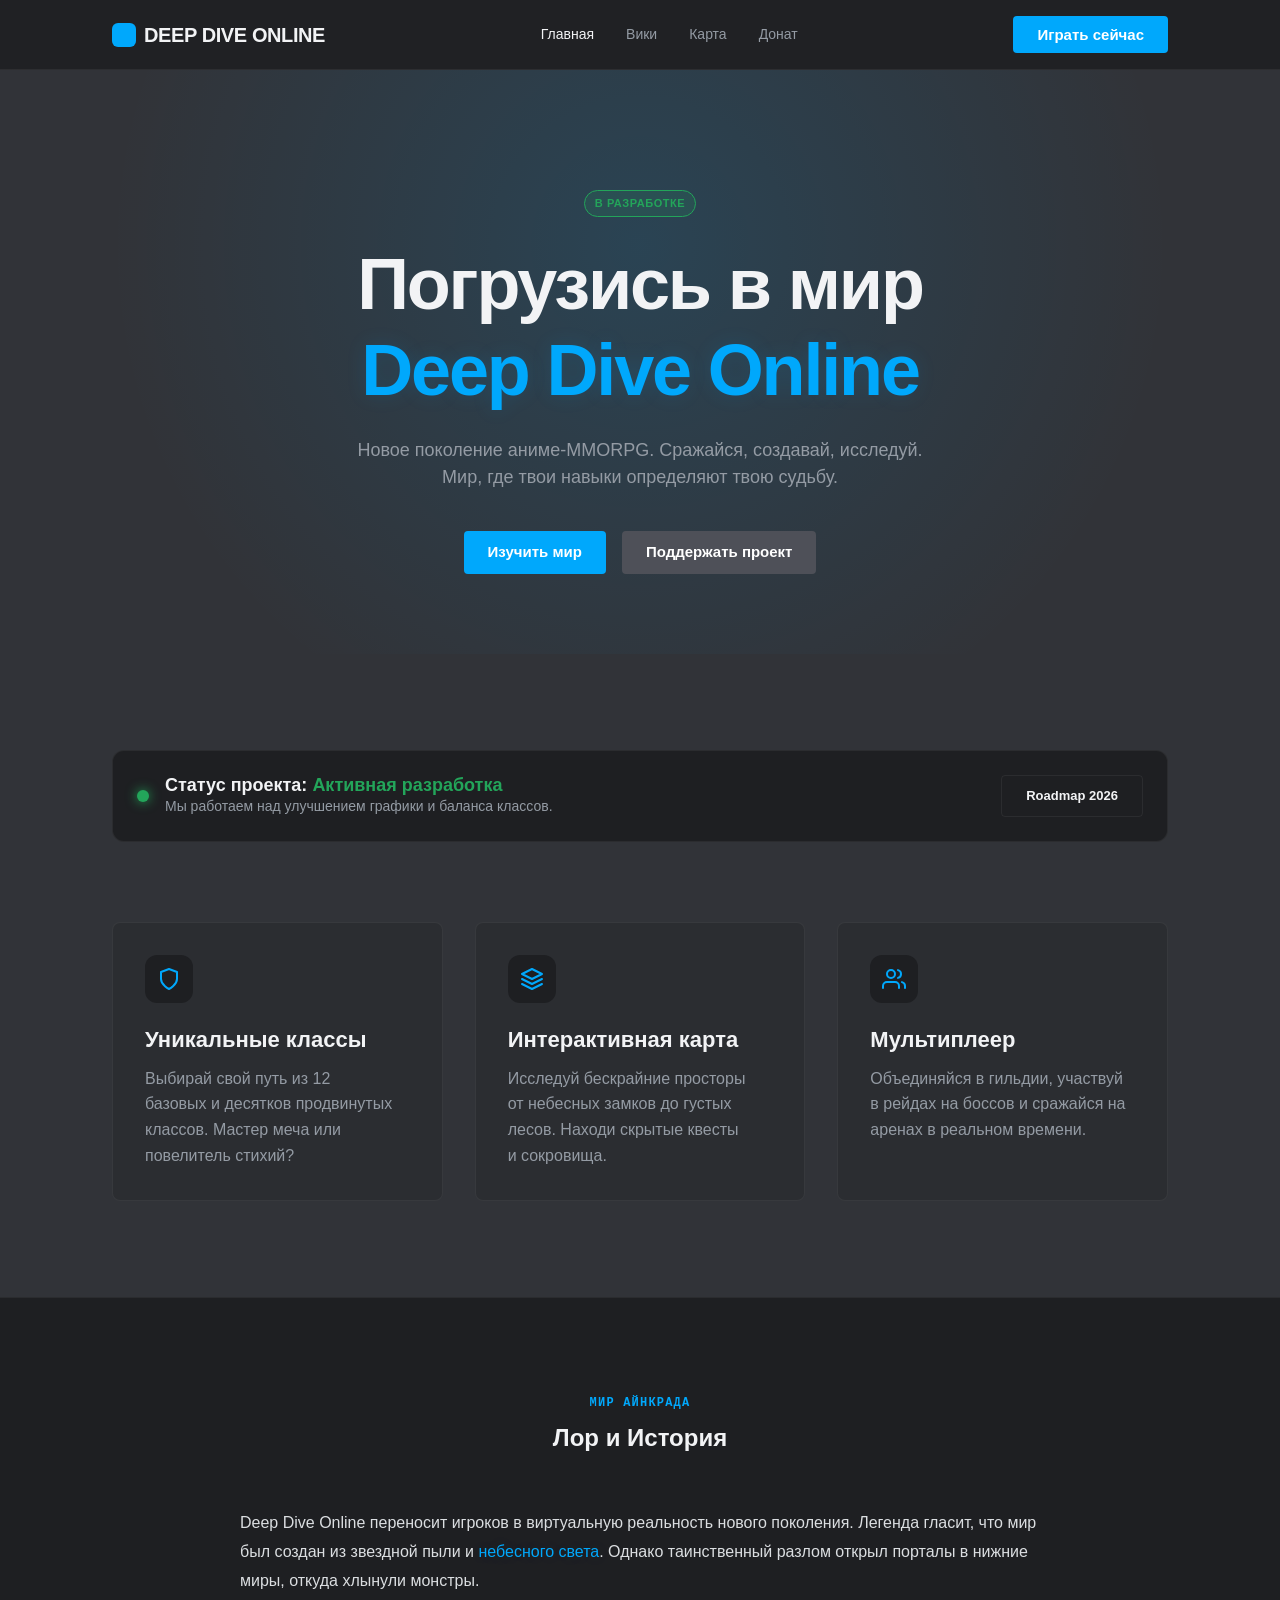
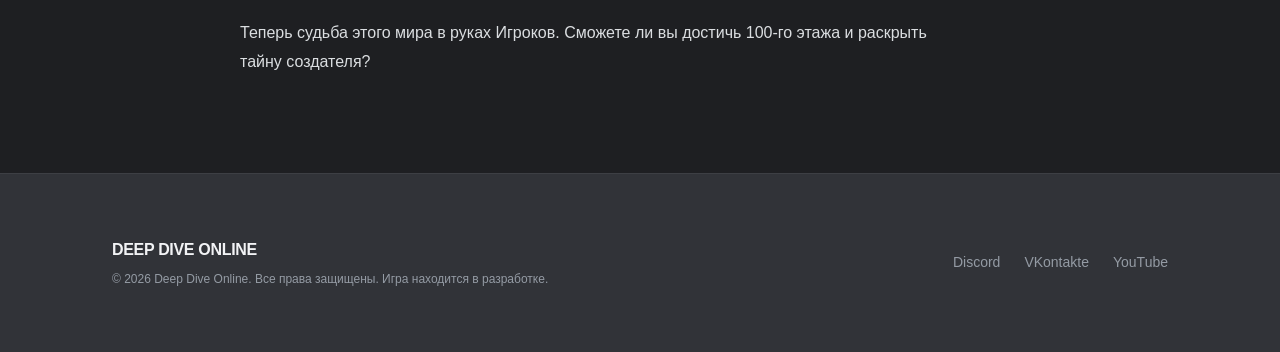
==== index.html @ 8f648a24 "add site files" ====
<!doctype html>
<html lang="ru">
<head>
  <meta charset="utf-8" />
  <meta name="viewport" content="width=device-width, initial-scale=1" />
  <title>Deep Dive Online · Anime MMORPG</title>
  <style>
    :root {
      /* Discord-inspired Dark Theme with Sky Blue & Grass Green */
      --bg:      #313338;
      --surface: #2b2d31;
      --surface-deep: #1e1f22;
      --fg:      #dbdee1;
      --fg-2:    #f2f3f5;
      --muted:   #949ba4;
      --border:  rgba(255, 255, 255, 0.06);
      --accent:  #00a8fc; /* Sky blue */
      --success: #23a55a; /* Grass green */

      --accent-hover: #4752c4;
      --secondary-bg: #4e5058;
      --secondary-hover: #6d6f78;

      --accent-soft: rgba(0, 168, 252, 0.14);
      --success-soft: rgba(35, 165, 90, 0.14);
      --fg-soft:     rgba(219, 222, 225, 0.06);

      --font-display: "gg sans", -apple-system, BlinkMacSystemFont, "Segoe UI", Roboto, Helvetica, Arial, sans-serif;
      --font-body:    "gg sans", -apple-system, BlinkMacSystemFont, "Segoe UI", Roboto, Helvetica, Arial, sans-serif;
      --font-mono:    "gg mono", ui-monospace, 'JetBrains Mono', 'SF Mono', Menlo, monospace;

      --fs-h1: clamp(40px, 6vw, 72px);
      --fs-h2: clamp(28px, 4vw, 40px);
      --fs-h3: 20px;
      --fs-lead: 18px;
      --fs-body: 16px;
      --fs-meta: 13px;

      --gap-xs: 8px;
      --gap-sm: 12px;
      --gap-md: 20px;
      --gap-lg: 32px;
      --gap-xl: 56px;
      --gap-2xl: 96px;
      --container: 1120px;
      --gutter: 32px;

      --radius: 4px;
      --radius-lg: 8px;
      --radius-pill: 999px;
    }

    *, *::before, *::after { box-sizing: border-box; }
    body {
      margin: 0;
      background: var(--bg);
      color: var(--fg);
      font-family: var(--font-body);
      font-size: var(--fs-body);
      line-height: 1.5;
      -webkit-font-smoothing: antialiased;
    }
    a { color: inherit; text-decoration: none; transition: color 0.2s ease; }
    h1, h2, h3 { color: var(--fg-2); margin: 0; line-height: 1.2; }
    p { margin: 0; color: var(--fg); text-wrap: pretty; }

    .container { max-width: var(--container); margin-inline: auto; padding-inline: var(--gutter); }
    .section { padding-block: clamp(64px, 10vw, var(--gap-2xl)); }

    .topnav {
      position: sticky; top: 0; z-index: 100;
      background: rgba(30, 31, 34, 0.85);
      backdrop-filter: blur(12px);
      border-bottom: 1px solid var(--border);
    }
    .topnav-inner { display: flex; align-items: center; justify-content: space-between; padding-block: 16px; }
    .logo { font-size: 20px; font-weight: 800; color: var(--fg-2); letter-spacing: -0.02em; display: flex; align-items: center; gap: 8px; }
    .logo-icon { width: 24px; height: 24px; background: var(--accent); border-radius: 6px; }
    .topnav nav { display: flex; gap: var(--gap-lg); }
    .topnav nav a { font-size: 14px; font-weight: 500; color: var(--muted); }
    .topnav nav a:hover, .topnav nav a.active { color: var(--fg-2); }

    .btn {
      display: inline-flex; align-items: center; justify-content: center;
      padding: 10px 24px; border-radius: var(--radius); border: none;
      font-size: 15px; font-weight: 600; cursor: pointer; transition: all 0.2s ease;
    }
    .btn-primary { background: var(--accent); color: white; }
    .btn-primary:hover { background: var(--accent-hover); }
    .btn-secondary { background: var(--secondary-bg); color: white; }
    .btn-secondary:hover { background: var(--secondary-hover); }
    .btn-outline { background: transparent; border: 1px solid var(--border); color: var(--fg-2); }
    .btn-outline:hover { border-color: var(--fg-2); background: var(--fg-soft); }

    .badge {
      display: inline-flex; padding: 4px 10px; border-radius: var(--radius-pill);
      font-size: 11px; font-weight: 700; text-transform: uppercase; letter-spacing: 0.05em;
    }
    .badge-dev { background: var(--success-soft); color: var(--success); border: 1px solid var(--success); }

    .hero { text-align: center; padding-block: 120px 80px; position: relative; overflow: hidden; }
    .hero-bg {
      position: absolute; top: 0; left: 0; width: 100%; height: 100%;
      background: radial-gradient(circle at 50% 30%, var(--accent-soft) 0%, transparent 70%);
      z-index: -1;
    }
    .hero h1 { font-size: var(--fs-h1); font-weight: 800; margin-bottom: 24px; letter-spacing: -0.03em; }
    .hero p { font-size: var(--fs-lead); color: var(--muted); max-width: 600px; margin: 0 auto 40px; }
    .hero-ctas { display: flex; gap: 16px; justify-content: center; }

    .grid-3 { display: grid; grid-template-columns: repeat(3, 1fr); gap: var(--gap-lg); }
    @media (max-width: 800px) { .grid-3 { grid-template-columns: 1fr; } }

    .feature-card {
      background: var(--surface); border: 1px solid var(--border); border-radius: var(--radius-lg);
      padding: 32px; transition: transform 0.2s ease, border-color 0.2s ease;
    }
    .feature-card:hover { transform: translateY(-4px); border-color: var(--accent); }
    .feature-icon {
      width: 48px; height: 48px; background: var(--surface-deep); border-radius: 12px;
      display: grid; place-items: center; color: var(--accent); margin-bottom: 24px;
    }
    .feature-card h3 { margin-bottom: 12px; font-size: 22px; }
    .feature-card p { color: var(--muted); line-height: 1.6; }

    .status-banner {
      background: var(--surface-deep); border: 1px solid var(--border); border-radius: 12px;
      padding: 24px; display: flex; align-items: center; justify-content: space-between; margin-bottom: 80px;
    }
    .status-info { display: flex; align-items: center; gap: 16px; }
    .status-dot { width: 12px; height: 12px; background: var(--success); border-radius: 50%; box-shadow: 0 0 12px var(--success); }

    .pagefoot { padding-block: 64px; border-top: 1px solid var(--border); color: var(--muted); font-size: 14px; }
    .pagefoot-inner { display: flex; justify-content: space-between; align-items: center; }

    .eyebrow { font-family: var(--font-mono); font-size: 12px; color: var(--accent); font-weight: 600; text-transform: uppercase; letter-spacing: 0.1em; margin-bottom: 12px; }

    /* Custom visual for "sky blue" and "grass green" elements */
    .sky-glow { color: var(--accent); text-shadow: 0 0 20px var(--accent-soft); }
    .grass-accent { color: var(--success); }
  </style>
</head>
<body>
  <header class="topnav">
    <div class="container topnav-inner">
      <a href="index.html" class="logo">
        <div class="logo-icon"></div>
        DEEP DIVE ONLINE
      </a>
      <nav>
        <a href="index.html" class="active">Главная</a>
        <a href="wiki.html">Вики</a>
        <a href="map.html">Карта</a>
        <a href="donate.html">Донат</a>
      </nav>
      <button class="btn btn-primary">Играть сейчас</button>
    </div>
  </header>

  <main>
    <section class="hero" data-od-id="hero">
      <div class="hero-bg"></div>
      <div class="container">
        <span class="badge badge-dev">В разработке</span>
        <h1 style="margin-top: 24px;">Погрузись в мир <br/><span class="sky-glow">Deep Dive Online</span></h1>
        <p>Новое поколение аниме-MMORPG. Сражайся, создавай, исследуй. Мир, где твои навыки определяют твою судьбу.</p>
        <div class="hero-ctas">
          <a href="wiki.html" class="btn btn-primary">Изучить мир</a>
          <a href="donate.html" class="btn btn-secondary">Поддержать проект</a>
        </div>
      </div>
    </section>

    <section class="section" data-od-id="features">
      <div class="container">
        <div class="status-banner">
          <div class="status-info">
            <div class="status-dot"></div>
            <div>
              <h3 style="font-size: 18px;">Статус проекта: <span class="grass-accent">Активная разработка</span></h3>
              <p style="font-size: 14px; color: var(--muted);">Мы работаем над улучшением графики и баланса классов.</p>
            </div>
          </div>
          <div class="btn btn-outline" style="font-size: 13px;">Roadmap 2026</div>
        </div>

        <div class="grid-3">
          <div class="feature-card">
            <div class="feature-icon">
              <svg width="24" height="24" viewBox="0 0 24 24" fill="none" stroke="currentColor" stroke-width="2" stroke-linecap="round" stroke-linejoin="round"><path d="M12 22s8-4 8-10V5l-8-3-8 3v7c0 6 8 10 8 10z"/></svg>
            </div>
            <h3>Уникальные классы</h3>
            <p>Выбирай свой путь из 12 базовых и десятков продвинутых классов. Мастер меча или повелитель стихий?</p>
          </div>
          <div class="feature-card">
            <div class="feature-icon">
              <svg width="24" height="24" viewBox="0 0 24 24" fill="none" stroke="currentColor" stroke-width="2" stroke-linecap="round" stroke-linejoin="round"><polygon points="12 2 2 7 12 12 22 7 12 2"/><polyline points="2 17 12 22 22 17"/><polyline points="2 12 12 17 22 12"/></svg>
            </div>
            <h3>Интерактивная карта</h3>
            <p>Исследуй бескрайние просторы от небесных замков до густых лесов. Находи скрытые квесты и сокровища.</p>
          </div>
          <div class="feature-card">
            <div class="feature-icon">
              <svg width="24" height="24" viewBox="0 0 24 24" fill="none" stroke="currentColor" stroke-width="2" stroke-linecap="round" stroke-linejoin="round"><path d="M17 21v-2a4 4 0 0 0-4-4H5a4 4 0 0 0-4 4v2"/><circle cx="9" cy="7" r="4"/><path d="M23 21v-2a4 4 0 0 0-3-3.87"/><path d="M16 3.13a4 4 0 0 1 0 7.75"/></svg>
            </div>
            <h3>Мультиплеер</h3>
            <p>Объединяйся в гильдии, участвуй в рейдах на боссов и сражайся на аренах в реальном времени.</p>
          </div>
        </div>
      </div>
    </section>

    <section class="section" style="background: var(--surface-deep); border-top: 1px solid var(--border);" data-od-id="lore">
      <div class="container">
        <div style="text-align: center; margin-bottom: 56px;">
          <p class="eyebrow">Мир Айнкрада</p>
          <h2>Лор и История</h2>
        </div>
        <div style="max-width: 800px; margin: 0 auto; color: var(--muted); line-height: 1.8;">
          <p style="margin-bottom: 24px;">Deep Dive Online переносит игроков в виртуальную реальность нового поколения. Легенда гласит, что мир был создан из звездной пыли и <span class="sky-glow">небесного света</span>. Однако таинственный разлом открыл порталы в нижние миры, откуда хлынули монстры.</p>
          <p>Теперь судьба этого мира в руках Игроков. Сможете ли вы достичь 100-го этажа и раскрыть тайну создателя?</p>
        </div>
      </div>
    </section>
  </main>

  <footer class="pagefoot">
    <div class="container pagefoot-inner">
      <div>
        <div class="logo" style="font-size: 16px; margin-bottom: 8px;">DEEP DIVE ONLINE</div>
        <p style="font-size: 12px; color: var(--muted);">© 2026 Deep Dive Online. Все права защищены. Игра находится в разработке.</p>
      </div>
      <div style="display: flex; gap: 24px;">
        <a href="#">Discord</a>
        <a href="#">VKontakte</a>
        <a href="#">YouTube</a>
      </div>
    </div>
  </footer>
</body>
</html>
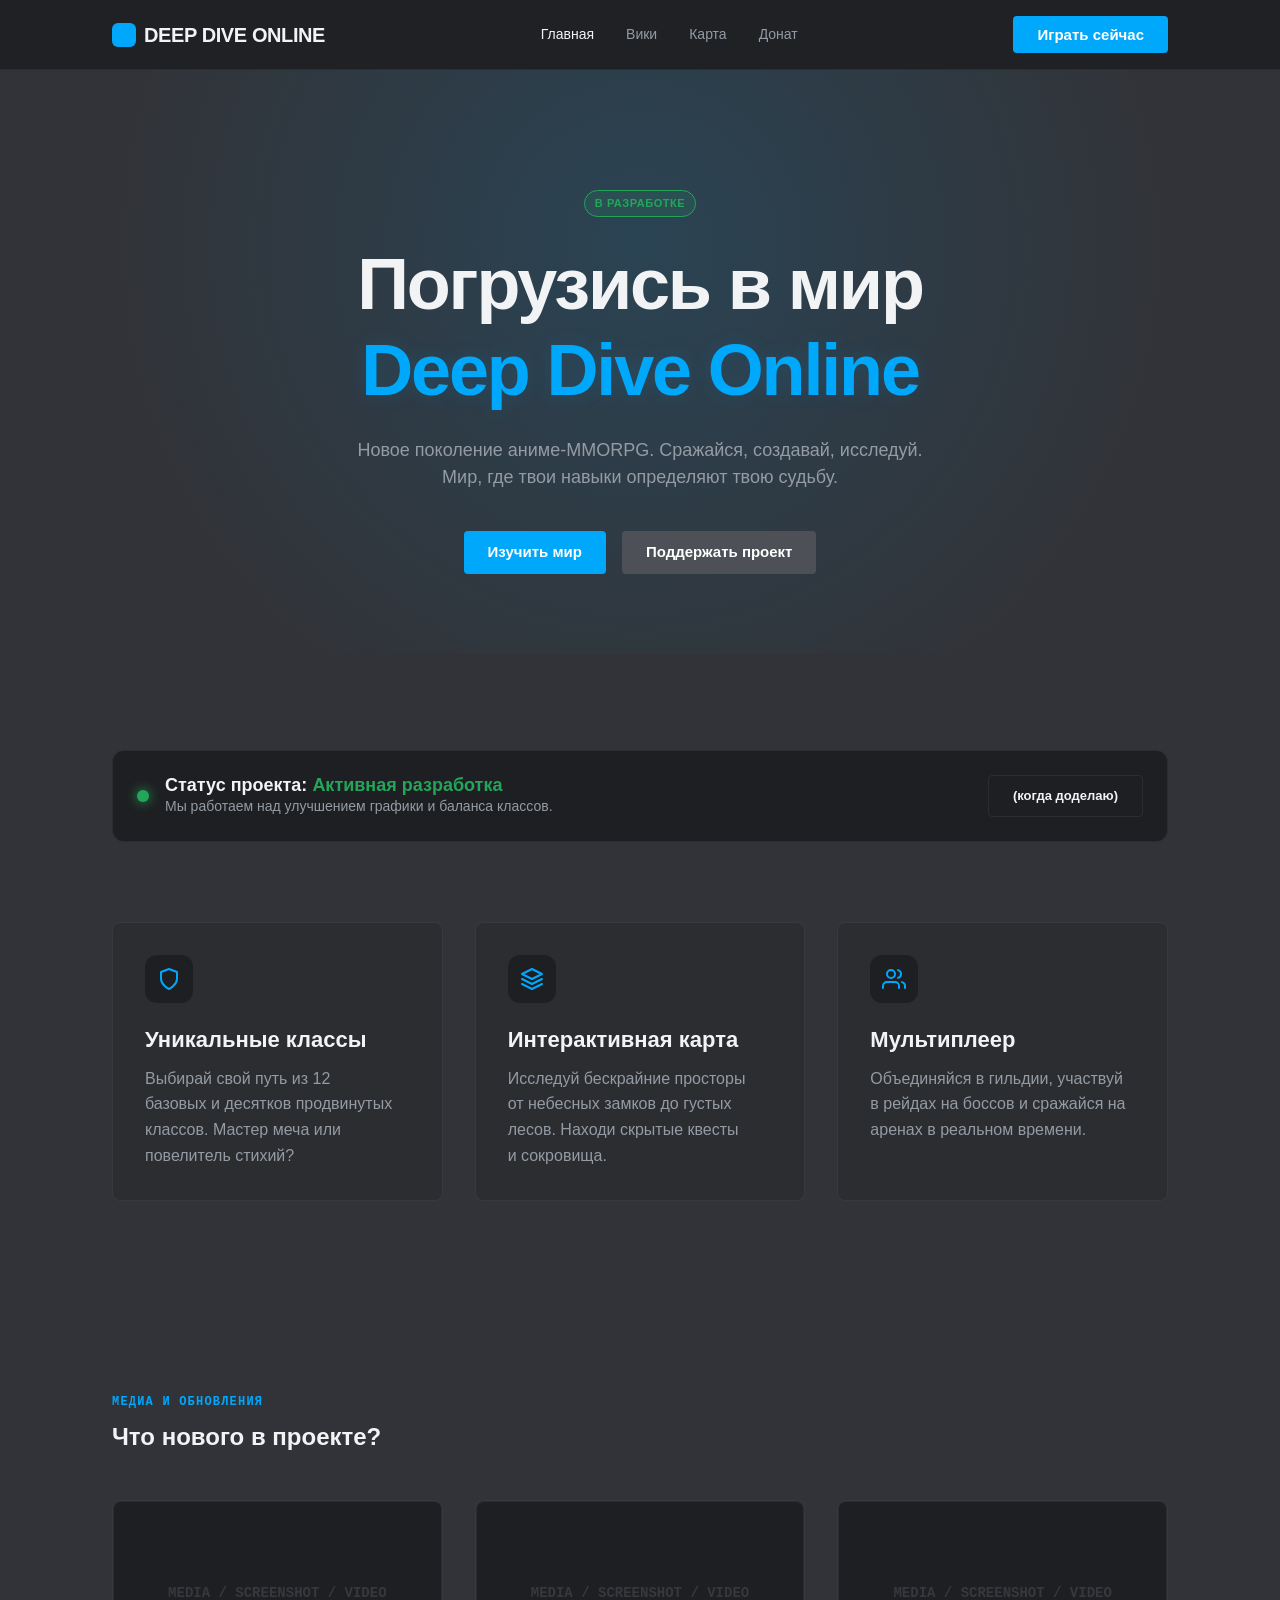
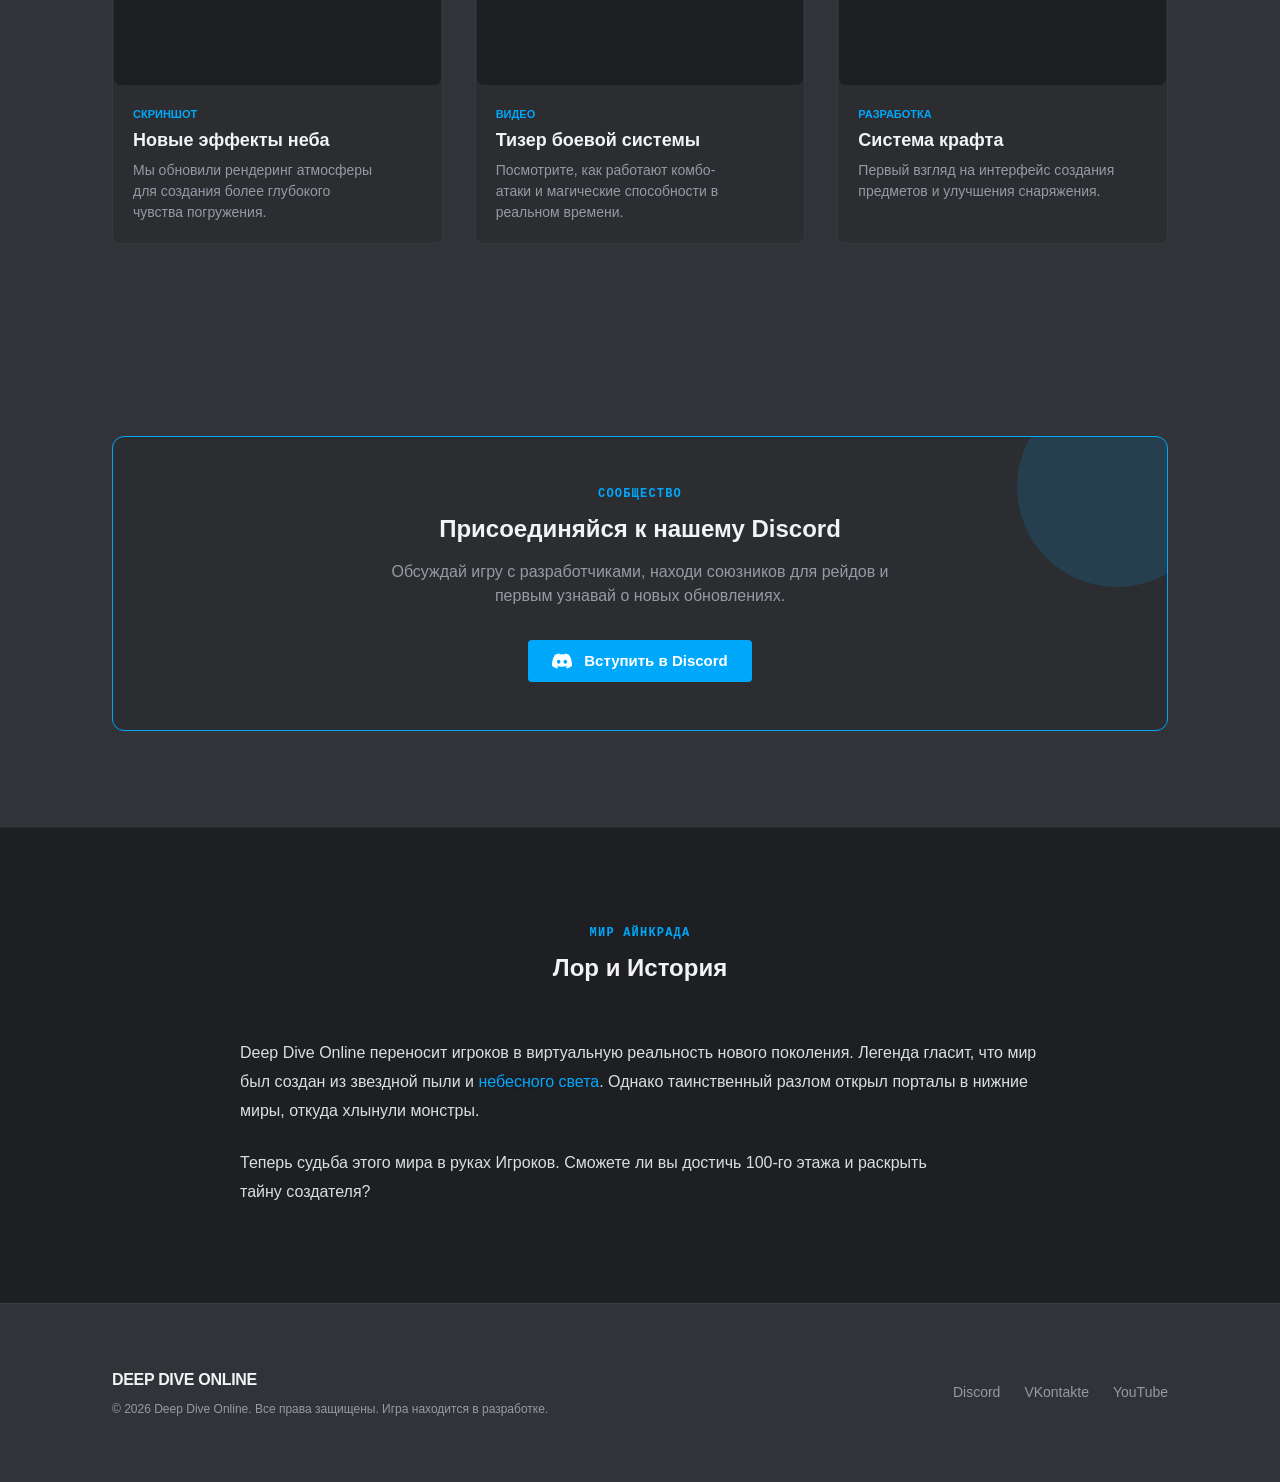
==== commit 82987613: "Added new game menu" ====
--- a/index.html
+++ b/index.html
@@ -134,6 +134,22 @@
     .pagefoot-inner { display: flex; justify-content: space-between; align-items: center; }
 
     .eyebrow { font-family: var(--font-mono); font-size: 12px; color: var(--accent); font-weight: 600; text-transform: uppercase; letter-spacing: 0.1em; margin-bottom: 12px; }
+
+    /* Media & Updates Styles */
+    .ph-img {
+      width: 100%; aspect-ratio: 16/9; background: var(--surface-deep);
+      border-radius: var(--radius-lg); border: 1px solid var(--border);
+      display: grid; place-items: center; color: var(--muted);
+      font-size: 14px; position: relative; overflow: hidden;
+    }
+    .ph-img::after {
+      content: "MEDIA / SCREENSHOT / VIDEO"; font-family: var(--font-mono); font-weight: 600;
+      opacity: 0.2;
+    }
+    .media-card { background: var(--surface); border-radius: var(--radius-lg); overflow: hidden; border: 1px solid var(--border); transition: transform 0.2s ease; }
+    .media-card:hover { transform: translateY(-4px); border-color: var(--accent); }
+    .media-content { padding: 20px; }
+    .media-tag { font-size: 11px; color: var(--accent); font-weight: 700; text-transform: uppercase; margin-bottom: 8px; display: block; }
 
     /* Custom visual for "sky blue" and "grass green" elements */
     .sky-glow { color: var(--accent); text-shadow: 0 0 20px var(--accent-soft); }
@@ -181,7 +197,7 @@
               <p style="font-size: 14px; color: var(--muted);">Мы работаем над улучшением графики и баланса классов.</p>
             </div>
           </div>
-          <div class="btn btn-outline" style="font-size: 13px;">Roadmap 2026</div>
+          <div class="btn btn-outline" style="font-size: 13px;">(когда доделаю)</div>
         </div>
 
         <div class="grid-3">
@@ -205,6 +221,58 @@
             </div>
             <h3>Мультиплеер</h3>
             <p>Объединяйся в гильдии, участвуй в рейдах на боссов и сражайся на аренах в реальном времени.</p>
+          </div>
+        </div>
+      </div>
+    </section>
+
+    <section class="section" data-od-id="media-updates">
+      <div class="container">
+        <div style="margin-bottom: 48px;">
+          <p class="eyebrow">Медиа и Обновления</p>
+          <h2>Что нового в проекте?</h2>
+        </div>
+        <div class="grid-3">
+          <div class="media-card">
+            <div class="ph-img"></div>
+            <div class="media-content">
+              <span class="media-tag">Скриншот</span>
+              <h3 style="font-size: 18px; margin-bottom: 8px;">Новые эффекты неба</h3>
+              <p style="font-size: 14px; color: var(--muted);">Мы обновили рендеринг атмосферы для создания более глубокого чувства погружения.</p>
+            </div>
+          </div>
+          <div class="media-card">
+            <div class="ph-img"></div>
+            <div class="media-content">
+              <span class="media-tag">Видео</span>
+              <h3 style="font-size: 18px; margin-bottom: 8px;">Тизер боевой системы</h3>
+              <p style="font-size: 14px; color: var(--muted);">Посмотрите, как работают комбо-атаки и магические способности в реальном времени.</p>
+            </div>
+          </div>
+          <div class="media-card">
+            <div class="ph-img"></div>
+            <div class="media-content">
+              <span class="media-tag">Разработка</span>
+              <h3 style="font-size: 18px; margin-bottom: 8px;">Система крафта</h3>
+              <p style="font-size: 14px; color: var(--muted);">Первый взгляд на интерфейс создания предметов и улучшения снаряжения.</p>
+            </div>
+          </div>
+        </div>
+      </div>
+    </section>
+
+    <section class="section" data-od-id="community">
+      <div class="container">
+        <div style="background: var(--surface); border: 1px solid var(--accent); border-radius: 12px; padding: 48px; text-align: center; position: relative; overflow: hidden;">
+          <div style="position: absolute; top: -50px; right: -50px; width: 200px; height: 200px; background: var(--accent-soft); border-radius: 50%; z-index: 0;"></div>
+          <div style="position: relative; z-index: 1;">
+            <p class="eyebrow">Сообщество</p>
+            <h2 style="margin-bottom: 16px;">Присоединяйся к нашему Discord</h2>
+            <p style="color: var(--muted); max-width: 500px; margin: 0 auto 32px;">Обсуждай игру с разработчиками, находи союзников для рейдов и первым узнавай о новых обновлениях.</p>
+            <a href="https://discord.gg/4eaTYPNJUj" target="_blank" class="btn btn-primary" style="gap: 12px;">
+              <svg width="20" height="20" viewBox="0 0 24 24" fill="currentColor"><path d="M20.317 4.37a19.791 19.791 0 0 0-4.885-1.515.074.074 0 0 0-.079.037c-.21.375-.444.864-.608 1.25a18.27 18.27 0 0 0-5.487 0 12.64 12.64 0 0 0-.617-1.25.077.077 0 0 0-.079-.037 19.736 19.736 0 0 0-4.885 1.515.069.069 0 0 0-.032.027C.533 9.048-.32 13.58.099 18.057a.082.082 0 0 0 .031.057 19.9 19.9 0 0 0 5.993 3.03.078.078 0 0 0 .084-.028 14.09 14.09 0 0 0 1.226-1.994.076.076 0 0 0-.041-.106 13.107 13.107 0 0 1-1.872-.892.077.077 0 0 1-.008-.128 10.23 10.23 0 0 0 .372-.292.074.074 0 0 1 .077-.01c3.927 1.793 8.18 1.793 12.062 0a.074.074 0 0 1 .078.01c.12.098.246.198.373.292a.077.077 0 0 1-.006.127 12.299 12.299 0 0 1-1.873.892.077.077 0 0 0-.041.107c.36.698.772 1.362 1.225 1.993.033.047.084.056.084.028a19.876 19.876 0 0 0 6.002-3.03.077.077 0 0 0 .032-.054c.5-5.177-.838-9.674-3.549-13.66a.061.061 0 0 0-.031-.03zM8.02 15.33c-1.183 0-2.157-1.085-2.157-2.419 0-1.333.956-2.419 2.157-2.419 1.21 0 2.176 1.096 2.157 2.42 0 1.333-.956 2.419-2.157 2.419zm7.975 0c-1.183 0-2.157-1.085-2.157-2.419 0-1.333.955-2.419 2.157-2.419 1.21 0 2.176 1.096 2.157 2.42 0 1.333-.946 2.419-2.157 2.419z"/></svg>
+              Вступить в Discord
+            </a>
           </div>
         </div>
       </div>
@@ -231,7 +299,7 @@
         <p style="font-size: 12px; color: var(--muted);">© 2026 Deep Dive Online. Все права защищены. Игра находится в разработке.</p>
       </div>
       <div style="display: flex; gap: 24px;">
-        <a href="#">Discord</a>
+        <a href="https://discord.gg/4eaTYPNJUj" target="_blank">Discord</a>
         <a href="#">VKontakte</a>
         <a href="#">YouTube</a>
       </div>
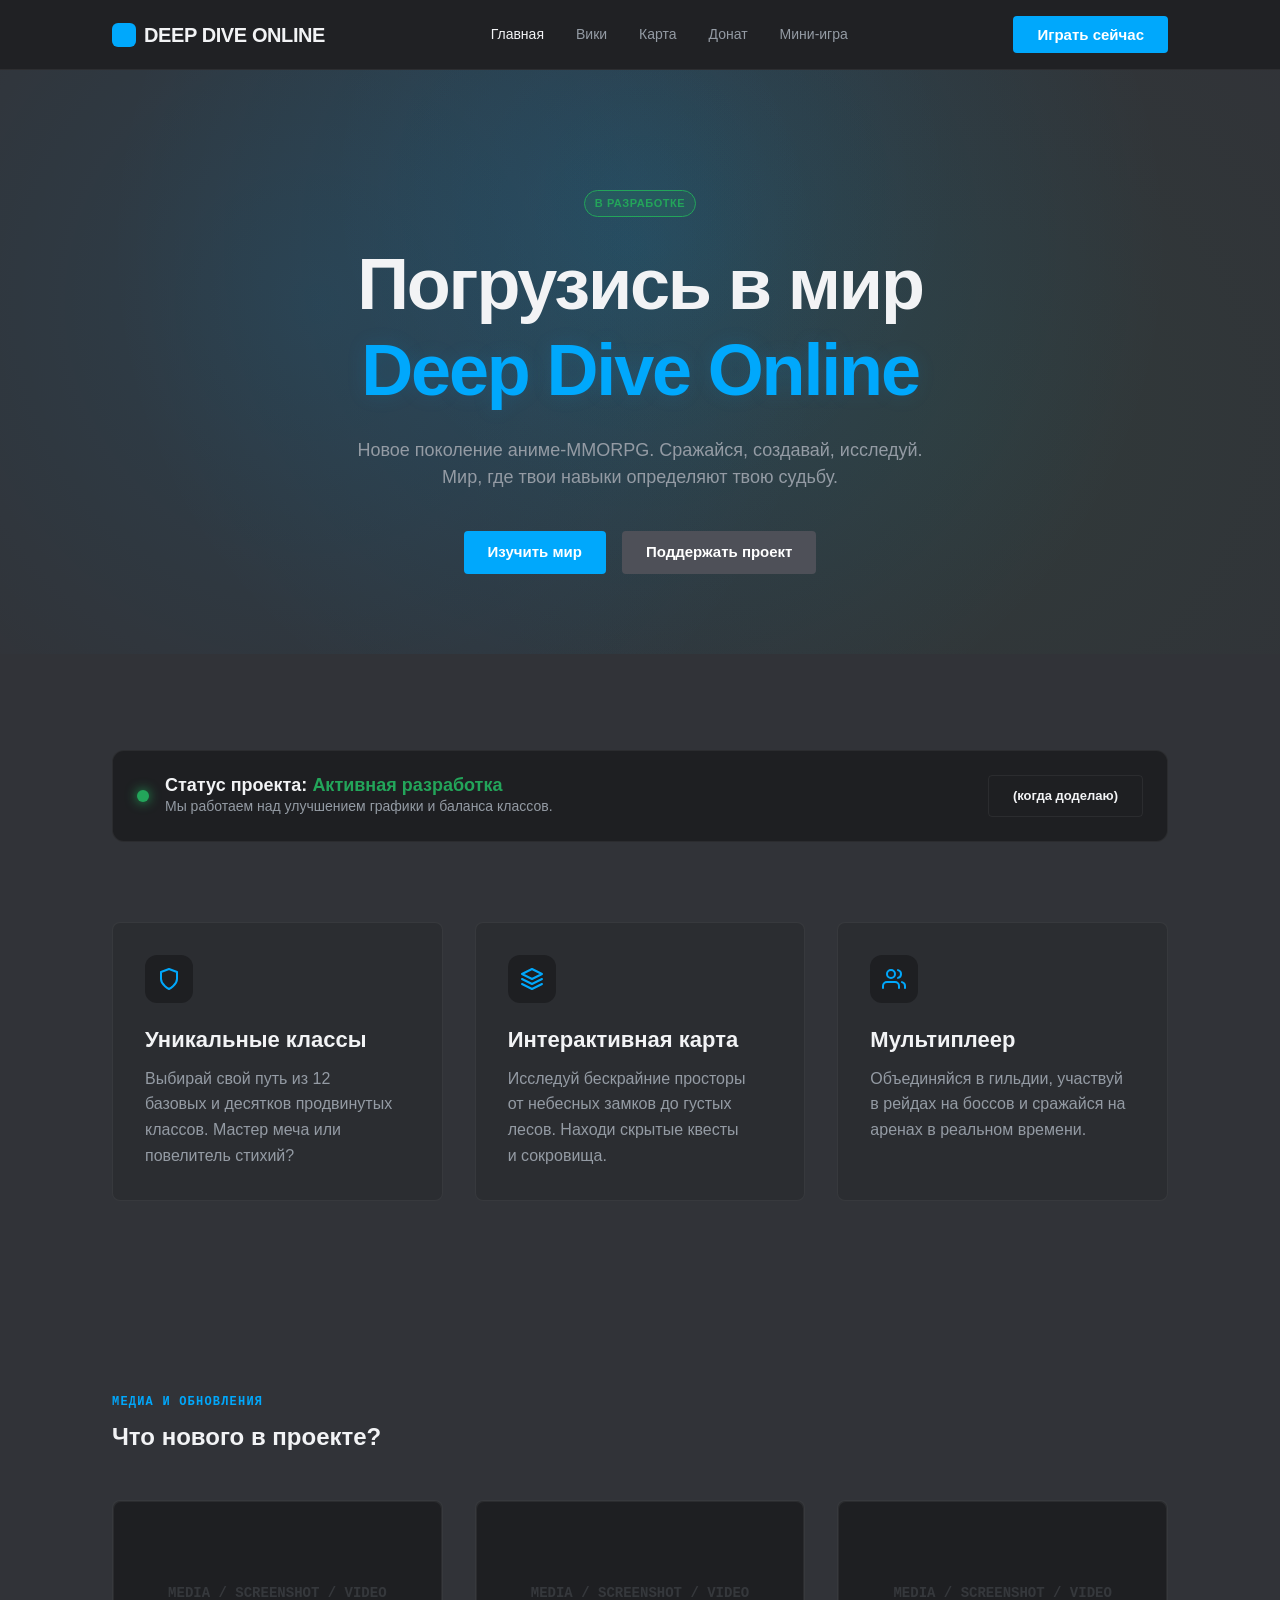
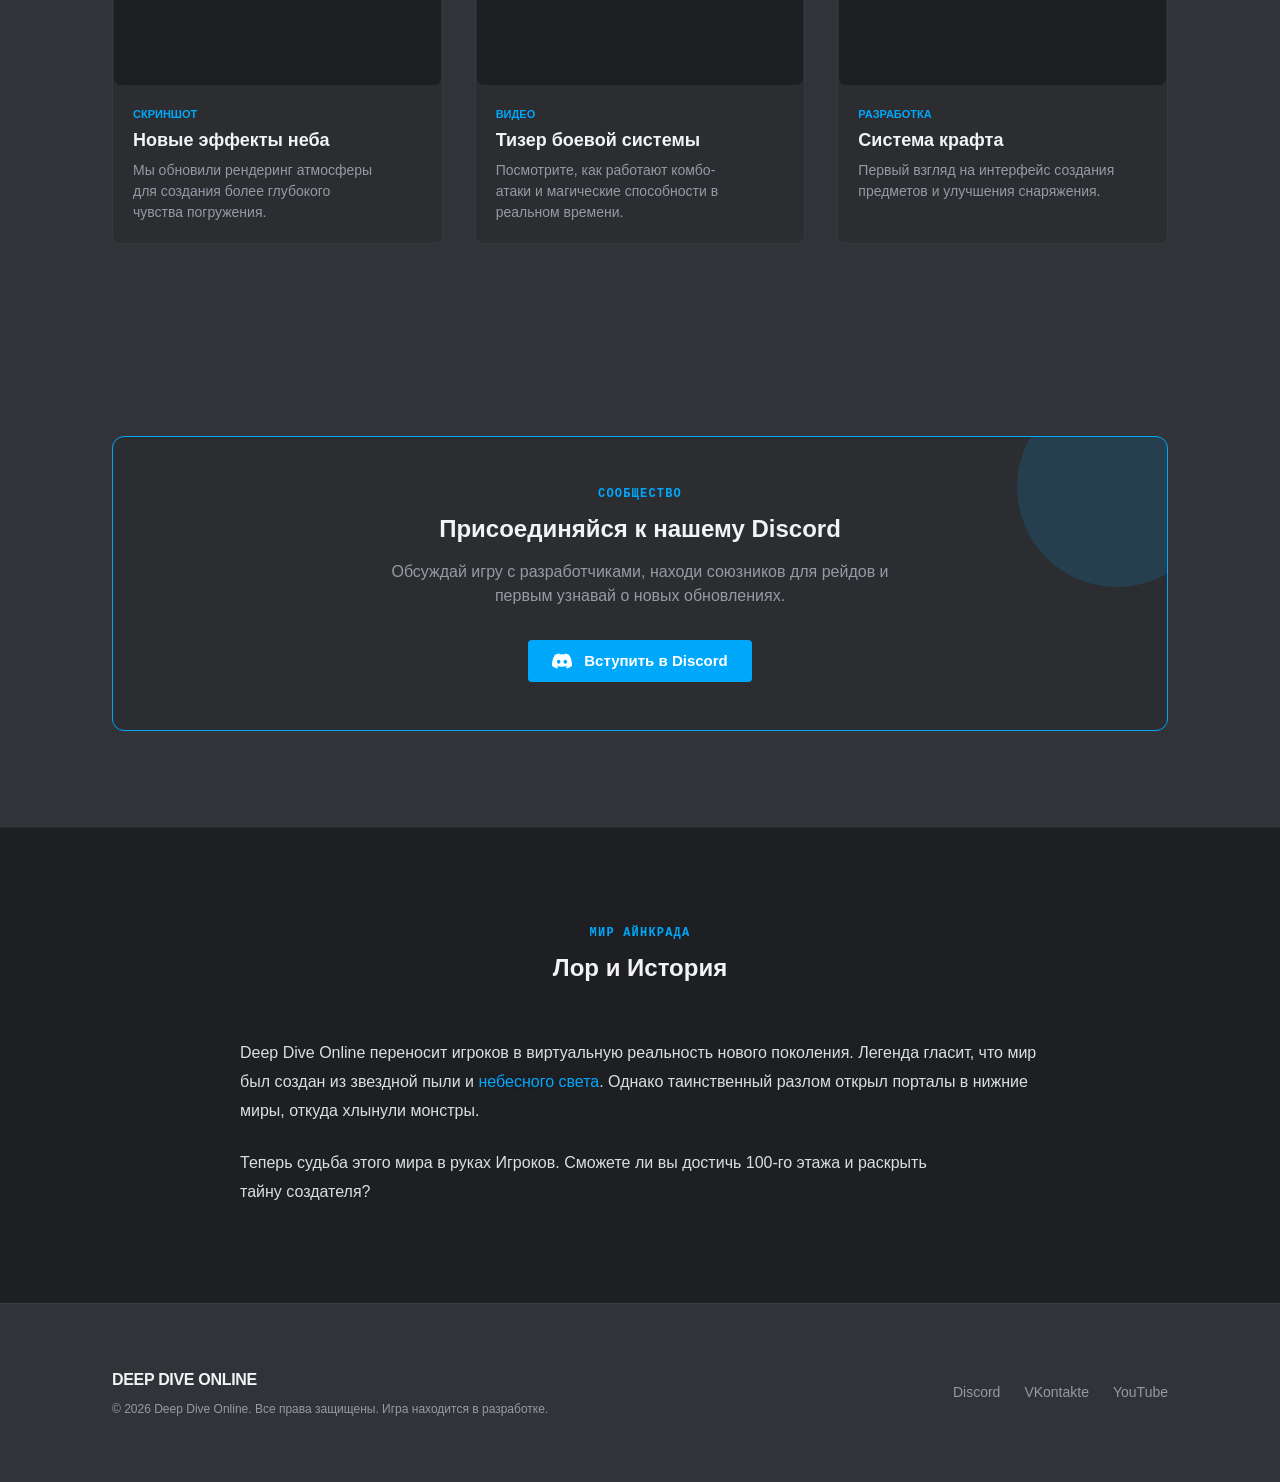
==== commit 0e9bdfd8: "Обновил сайт" ====
--- a/index.html
+++ b/index.html
@@ -75,10 +75,50 @@
     }
     .topnav-inner { display: flex; align-items: center; justify-content: space-between; padding-block: 16px; }
     .logo { font-size: 20px; font-weight: 800; color: var(--fg-2); letter-spacing: -0.02em; display: flex; align-items: center; gap: 8px; }
-    .logo-icon { width: 24px; height: 24px; background: var(--accent); border-radius: 6px; }
+    .logo-icon { width: 24px; height: 24px; background: var(--accent); border-radius: 6px; flex-shrink: 0; }
     .topnav nav { display: flex; gap: var(--gap-lg); }
-    .topnav nav a { font-size: 14px; font-weight: 500; color: var(--muted); }
+    .topnav nav a { font-size: 14px; font-weight: 500; color: var(--muted); white-space: nowrap; }
     .topnav nav a:hover, .topnav nav a.active { color: var(--fg-2); }
+    .topnav .btn { flex-shrink: 0; }
+
+    .nav-toggle {
+      display: none; flex-direction: column; gap: 5px; cursor: pointer;
+      background: none; border: none; padding: 8px; z-index: 200;
+    }
+    .nav-toggle span {
+      display: block; width: 22px; height: 2px; background: var(--fg-2);
+      border-radius: 2px; transition: transform 0.3s ease, opacity 0.3s ease;
+    }
+    .nav-toggle.is-active span:nth-child(1) { transform: translateY(7px) rotate(45deg); }
+    .nav-toggle.is-active span:nth-child(2) { opacity: 0; }
+    .nav-toggle.is-active span:nth-child(3) { transform: translateY(-7px) rotate(-45deg); }
+
+    .nav-overlay {
+      display: none; position: fixed; inset: 0; background: rgba(0,0,0,0.6);
+      z-index: 50; opacity: 0; transition: opacity 0.3s ease;
+    }
+    .nav-overlay.is-open { display: block; opacity: 1; }
+
+    @media (max-width: 820px) {
+      .topnav nav {
+        position: fixed; top: 0; right: -280px; width: 260px; height: 100vh;
+        background: var(--surface-deep); flex-direction: column; gap: 4px;
+        padding: 80px 24px 24px; z-index: 100; transition: right 0.3s cubic-bezier(0.4, 0, 0.2, 1);
+        border-left: 1px solid var(--border); box-shadow: -20px 0 40px rgba(0,0,0,0.4);
+      }
+      .topnav nav.is-open { right: 0; }
+      .topnav nav a { font-size: 16px; padding: 12px 16px; border-radius: 6px; white-space: normal; }
+      .topnav nav a:hover { background: var(--fg-soft); }
+      .topnav .btn { display: none; }
+      .nav-toggle { display: flex; }
+      .topnav-inner .btn-mobile {
+        display: inline-flex; margin-top: 8px;
+      }
+    }
+    @media (max-width: 480px) {
+      .topnav-inner { padding-block: 12px; }
+      .logo { font-size: 16px; }
+    }
 
     .btn {
       display: inline-flex; align-items: center; justify-content: center;
@@ -98,7 +138,7 @@
     }
     .badge-dev { background: var(--success-soft); color: var(--success); border: 1px solid var(--success); }
 
-    .hero { text-align: center; padding-block: 120px 80px; position: relative; overflow: hidden; }
+    .hero { text-align: center; padding-block: clamp(64px, 12vw, 120px) clamp(48px, 8vw, 80px); position: relative; overflow: hidden; }
     .hero-bg {
       position: absolute; top: 0; left: 0; width: 100%; height: 100%;
       background: radial-gradient(circle at 50% 30%, var(--accent-soft) 0%, transparent 70%);
@@ -109,7 +149,8 @@
     .hero-ctas { display: flex; gap: 16px; justify-content: center; }
 
     .grid-3 { display: grid; grid-template-columns: repeat(3, 1fr); gap: var(--gap-lg); }
-    @media (max-width: 800px) { .grid-3 { grid-template-columns: 1fr; } }
+    @media (max-width: 920px) { .grid-3 { grid-template-columns: repeat(2, 1fr); } }
+    @media (max-width: 600px) { .grid-3 { grid-template-columns: 1fr; } }
 
     .feature-card {
       background: var(--surface); border: 1px solid var(--border); border-radius: var(--radius-lg);
@@ -125,13 +166,16 @@
 
     .status-banner {
       background: var(--surface-deep); border: 1px solid var(--border); border-radius: 12px;
-      padding: 24px; display: flex; align-items: center; justify-content: space-between; margin-bottom: 80px;
-    }
+      padding: 24px; display: flex; align-items: center; justify-content: space-between; margin-bottom: clamp(48px, 8vw, 80px); gap: 16px;
+    }
+    @media (max-width: 600px) { .status-banner { flex-direction: column; text-align: center; } }
     .status-info { display: flex; align-items: center; gap: 16px; }
+    @media (max-width: 600px) { .status-info { flex-direction: column; } }
     .status-dot { width: 12px; height: 12px; background: var(--success); border-radius: 50%; box-shadow: 0 0 12px var(--success); }
 
-    .pagefoot { padding-block: 64px; border-top: 1px solid var(--border); color: var(--muted); font-size: 14px; }
-    .pagefoot-inner { display: flex; justify-content: space-between; align-items: center; }
+    .pagefoot { padding-block: clamp(40px, 6vw, 64px); border-top: 1px solid var(--border); color: var(--muted); font-size: 14px; }
+    .pagefoot-inner { display: flex; justify-content: space-between; align-items: center; flex-wrap: wrap; gap: 16px; }
+    @media (max-width: 600px) { .pagefoot-inner { flex-direction: column; text-align: center; } }
 
     .eyebrow { font-family: var(--font-mono); font-size: 12px; color: var(--accent); font-weight: 600; text-transform: uppercase; letter-spacing: 0.1em; margin-bottom: 12px; }
 
@@ -154,6 +198,64 @@
     /* Custom visual for "sky blue" and "grass green" elements */
     .sky-glow { color: var(--accent); text-shadow: 0 0 20px var(--accent-soft); }
     .grass-accent { color: var(--success); }
+
+    /* ===== ANIMATIONS ===== */
+    @keyframes fadeInUp {
+      from { opacity: 0; transform: translateY(30px); }
+      to   { opacity: 1; transform: translateY(0); }
+    }
+    @keyframes fadeIn {
+      from { opacity: 0; }
+      to   { opacity: 1; }
+    }
+    @keyframes pulse-dot {
+      0%, 100% { transform: scale(1); box-shadow: 0 0 12px var(--success); }
+      50%      { transform: scale(1.3); box-shadow: 0 0 24px var(--success); }
+    }
+    @keyframes float {
+      0%, 100% { transform: translateY(0); }
+      50%      { transform: translateY(-16px); }
+    }
+    @keyframes glow-pulse {
+      0%, 100% { opacity: 0.4; }
+      50%      { opacity: 0.8; }
+    }
+    @keyframes shimmer {
+      0%   { background-position: -200% center; }
+      100% { background-position: 200% center; }
+    }
+
+    .reveal {
+      opacity: 0; transform: translateY(30px);
+      transition: opacity 0.7s cubic-bezier(0.16, 1, 0.3, 1),
+                  transform 0.7s cubic-bezier(0.16, 1, 0.3, 1);
+    }
+    .reveal.visible {
+      opacity: 1; transform: translateY(0);
+    }
+    .reveal-delay-1 { transition-delay: 0.1s; }
+    .reveal-delay-2 { transition-delay: 0.2s; }
+    .reveal-delay-3 { transition-delay: 0.3s; }
+    .reveal-delay-4 { transition-delay: 0.4s; }
+
+    .animate-float { animation: float 6s ease-in-out infinite; }
+    .animate-glow { animation: glow-pulse 3s ease-in-out infinite; }
+
+    .status-dot { animation: pulse-dot 2s ease-in-out infinite; }
+
+    .hero-bg::before {
+      content: ''; position: absolute; inset: 0; z-index: 0;
+      background:
+        radial-gradient(circle at 25% 40%, rgba(0, 168, 252, 0.10) 0%, transparent 50%),
+        radial-gradient(circle at 75% 60%, rgba(35, 165, 90, 0.06) 0%, transparent 50%);
+      animation: glow-pulse 5s ease-in-out infinite alternate;
+    }
+
+    .hero-bg::after {
+      content: ''; position: absolute; inset: 0; z-index: 0;
+      background: radial-gradient(circle at 50% 20%, rgba(0, 168, 252, 0.05) 0%, transparent 40%);
+      animation: float 8s ease-in-out infinite;
+    }
   </style>
 </head>
 <body>
@@ -163,18 +265,24 @@
         <div class="logo-icon"></div>
         DEEP DIVE ONLINE
       </a>
-      <nav>
+      <nav id="mainNav">
         <a href="index.html" class="active">Главная</a>
         <a href="wiki.html">Вики</a>
         <a href="map.html">Карта</a>
         <a href="donate.html">Донат</a>
+        <a href="minigame.html">Мини-игра</a>
+        <a href="#" class="btn btn-primary" style="display:none; text-align:center; margin-top:8px;" id="mobileCta">Играть сейчас</a>
       </nav>
-      <button class="btn btn-primary">Играть сейчас</button>
+      <button class="btn btn-primary" id="desktopCta">Играть сейчас</button>
+      <button class="nav-toggle" id="navToggle" aria-label="Меню">
+        <span></span><span></span><span></span>
+      </button>
     </div>
+    <div class="nav-overlay" id="navOverlay"></div>
   </header>
 
   <main>
-    <section class="hero" data-od-id="hero">
+    <section class="hero reveal" data-od-id="hero">
       <div class="hero-bg"></div>
       <div class="container">
         <span class="badge badge-dev">В разработке</span>
@@ -189,7 +297,7 @@
 
     <section class="section" data-od-id="features">
       <div class="container">
-        <div class="status-banner">
+        <div class="status-banner reveal">
           <div class="status-info">
             <div class="status-dot"></div>
             <div>
@@ -201,21 +309,21 @@
         </div>
 
         <div class="grid-3">
-          <div class="feature-card">
+          <div class="feature-card reveal reveal-delay-1">
             <div class="feature-icon">
               <svg width="24" height="24" viewBox="0 0 24 24" fill="none" stroke="currentColor" stroke-width="2" stroke-linecap="round" stroke-linejoin="round"><path d="M12 22s8-4 8-10V5l-8-3-8 3v7c0 6 8 10 8 10z"/></svg>
             </div>
             <h3>Уникальные классы</h3>
             <p>Выбирай свой путь из 12 базовых и десятков продвинутых классов. Мастер меча или повелитель стихий?</p>
           </div>
-          <div class="feature-card">
+          <div class="feature-card reveal reveal-delay-2">
             <div class="feature-icon">
               <svg width="24" height="24" viewBox="0 0 24 24" fill="none" stroke="currentColor" stroke-width="2" stroke-linecap="round" stroke-linejoin="round"><polygon points="12 2 2 7 12 12 22 7 12 2"/><polyline points="2 17 12 22 22 17"/><polyline points="2 12 12 17 22 12"/></svg>
             </div>
             <h3>Интерактивная карта</h3>
             <p>Исследуй бескрайние просторы от небесных замков до густых лесов. Находи скрытые квесты и сокровища.</p>
           </div>
-          <div class="feature-card">
+          <div class="feature-card reveal reveal-delay-3">
             <div class="feature-icon">
               <svg width="24" height="24" viewBox="0 0 24 24" fill="none" stroke="currentColor" stroke-width="2" stroke-linecap="round" stroke-linejoin="round"><path d="M17 21v-2a4 4 0 0 0-4-4H5a4 4 0 0 0-4 4v2"/><circle cx="9" cy="7" r="4"/><path d="M23 21v-2a4 4 0 0 0-3-3.87"/><path d="M16 3.13a4 4 0 0 1 0 7.75"/></svg>
             </div>
@@ -228,12 +336,12 @@
 
     <section class="section" data-od-id="media-updates">
       <div class="container">
-        <div style="margin-bottom: 48px;">
+        <div class="reveal" style="margin-bottom: 48px;">
           <p class="eyebrow">Медиа и Обновления</p>
           <h2>Что нового в проекте?</h2>
         </div>
         <div class="grid-3">
-          <div class="media-card">
+          <div class="media-card reveal reveal-delay-1">
             <div class="ph-img"></div>
             <div class="media-content">
               <span class="media-tag">Скриншот</span>
@@ -241,7 +349,7 @@
               <p style="font-size: 14px; color: var(--muted);">Мы обновили рендеринг атмосферы для создания более глубокого чувства погружения.</p>
             </div>
           </div>
-          <div class="media-card">
+          <div class="media-card reveal reveal-delay-2">
             <div class="ph-img"></div>
             <div class="media-content">
               <span class="media-tag">Видео</span>
@@ -249,7 +357,7 @@
               <p style="font-size: 14px; color: var(--muted);">Посмотрите, как работают комбо-атаки и магические способности в реальном времени.</p>
             </div>
           </div>
-          <div class="media-card">
+          <div class="media-card reveal reveal-delay-3">
             <div class="ph-img"></div>
             <div class="media-content">
               <span class="media-tag">Разработка</span>
@@ -261,9 +369,9 @@
       </div>
     </section>
 
-    <section class="section" data-od-id="community">
+    <section class="section reveal" data-od-id="community">
       <div class="container">
-        <div style="background: var(--surface); border: 1px solid var(--accent); border-radius: 12px; padding: 48px; text-align: center; position: relative; overflow: hidden;">
+        <div style="background: var(--surface); border: 1px solid var(--accent); border-radius: 12px; padding: clamp(32px, 5vw, 48px); text-align: center; position: relative; overflow: hidden;">
           <div style="position: absolute; top: -50px; right: -50px; width: 200px; height: 200px; background: var(--accent-soft); border-radius: 50%; z-index: 0;"></div>
           <div style="position: relative; z-index: 1;">
             <p class="eyebrow">Сообщество</p>
@@ -278,7 +386,7 @@
       </div>
     </section>
 
-    <section class="section" style="background: var(--surface-deep); border-top: 1px solid var(--border);" data-od-id="lore">
+    <section class="section reveal" style="background: var(--surface-deep); border-top: 1px solid var(--border);" data-od-id="lore">
       <div class="container">
         <div style="text-align: center; margin-bottom: 56px;">
           <p class="eyebrow">Мир Айнкрада</p>
@@ -305,5 +413,55 @@
       </div>
     </div>
   </footer>
+
+  <script>
+    const navToggle = document.getElementById('navToggle');
+    const mainNav = document.getElementById('mainNav');
+    const navOverlay = document.getElementById('navOverlay');
+    const mobileCta = document.getElementById('mobileCta');
+    const desktopCta = document.getElementById('desktopCta');
+
+    function isMobile() { return window.innerWidth <= 820; }
+
+    function updateNav() {
+      if (isMobile()) {
+        mobileCta.style.display = 'block';
+        desktopCta.style.display = 'none';
+      } else {
+        mobileCta.style.display = 'none';
+        desktopCta.style.display = 'inline-flex';
+        mainNav.classList.remove('is-open');
+        navOverlay.classList.remove('is-open');
+        navToggle.classList.remove('is-active');
+      }
+    }
+
+    navToggle.addEventListener('click', () => {
+      mainNav.classList.toggle('is-open');
+      navOverlay.classList.toggle('is-open');
+      navToggle.classList.toggle('is-active');
+    });
+
+    navOverlay.addEventListener('click', () => {
+      mainNav.classList.remove('is-open');
+      navOverlay.classList.remove('is-open');
+      navToggle.classList.remove('is-active');
+    });
+
+    window.addEventListener('resize', updateNav);
+    updateNav();
+
+    // Scroll reveal animations
+    const revealObserver = new IntersectionObserver((entries) => {
+      entries.forEach(entry => {
+        if (entry.isIntersecting) {
+          entry.target.classList.add('visible');
+          revealObserver.unobserve(entry.target);
+        }
+      });
+    }, { threshold: 0.1, rootMargin: '0px 0px -40px 0px' });
+
+    document.querySelectorAll('.reveal').forEach(el => revealObserver.observe(el));
+  </script>
 </body>
 </html>
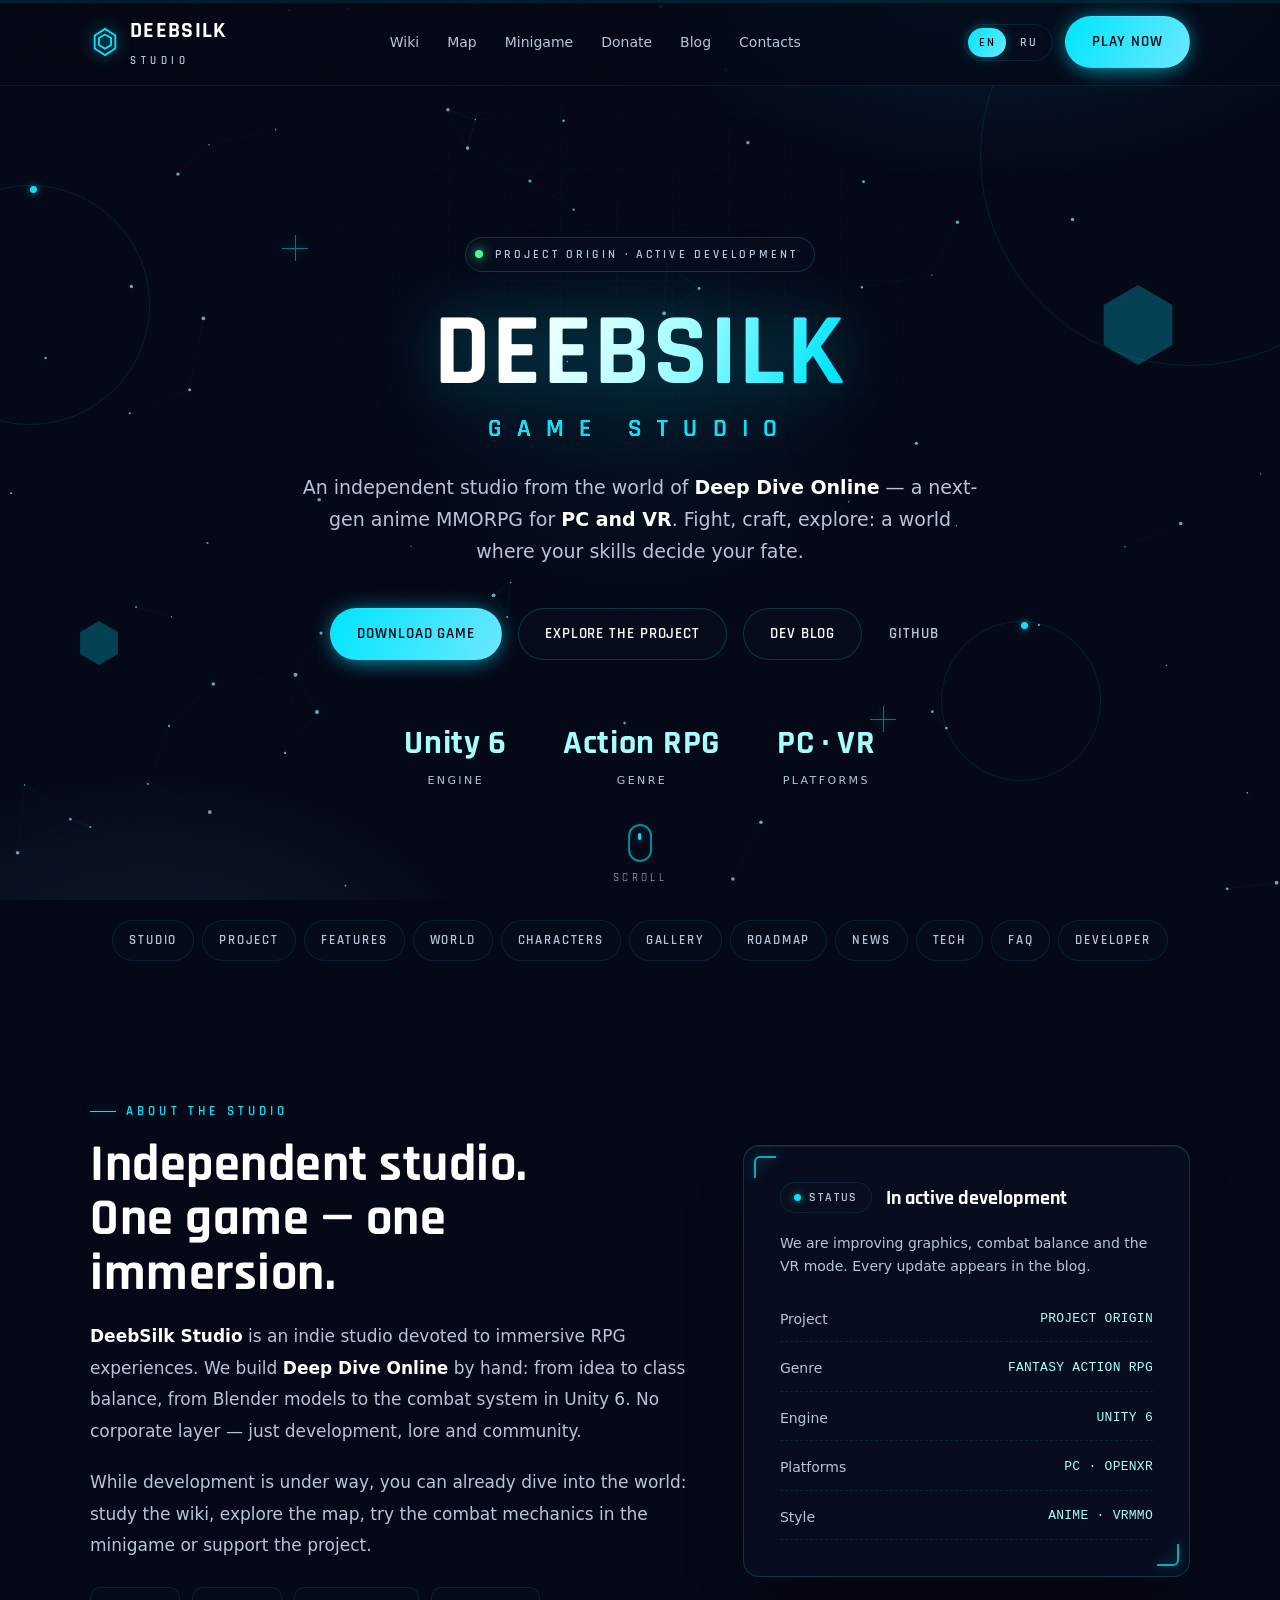
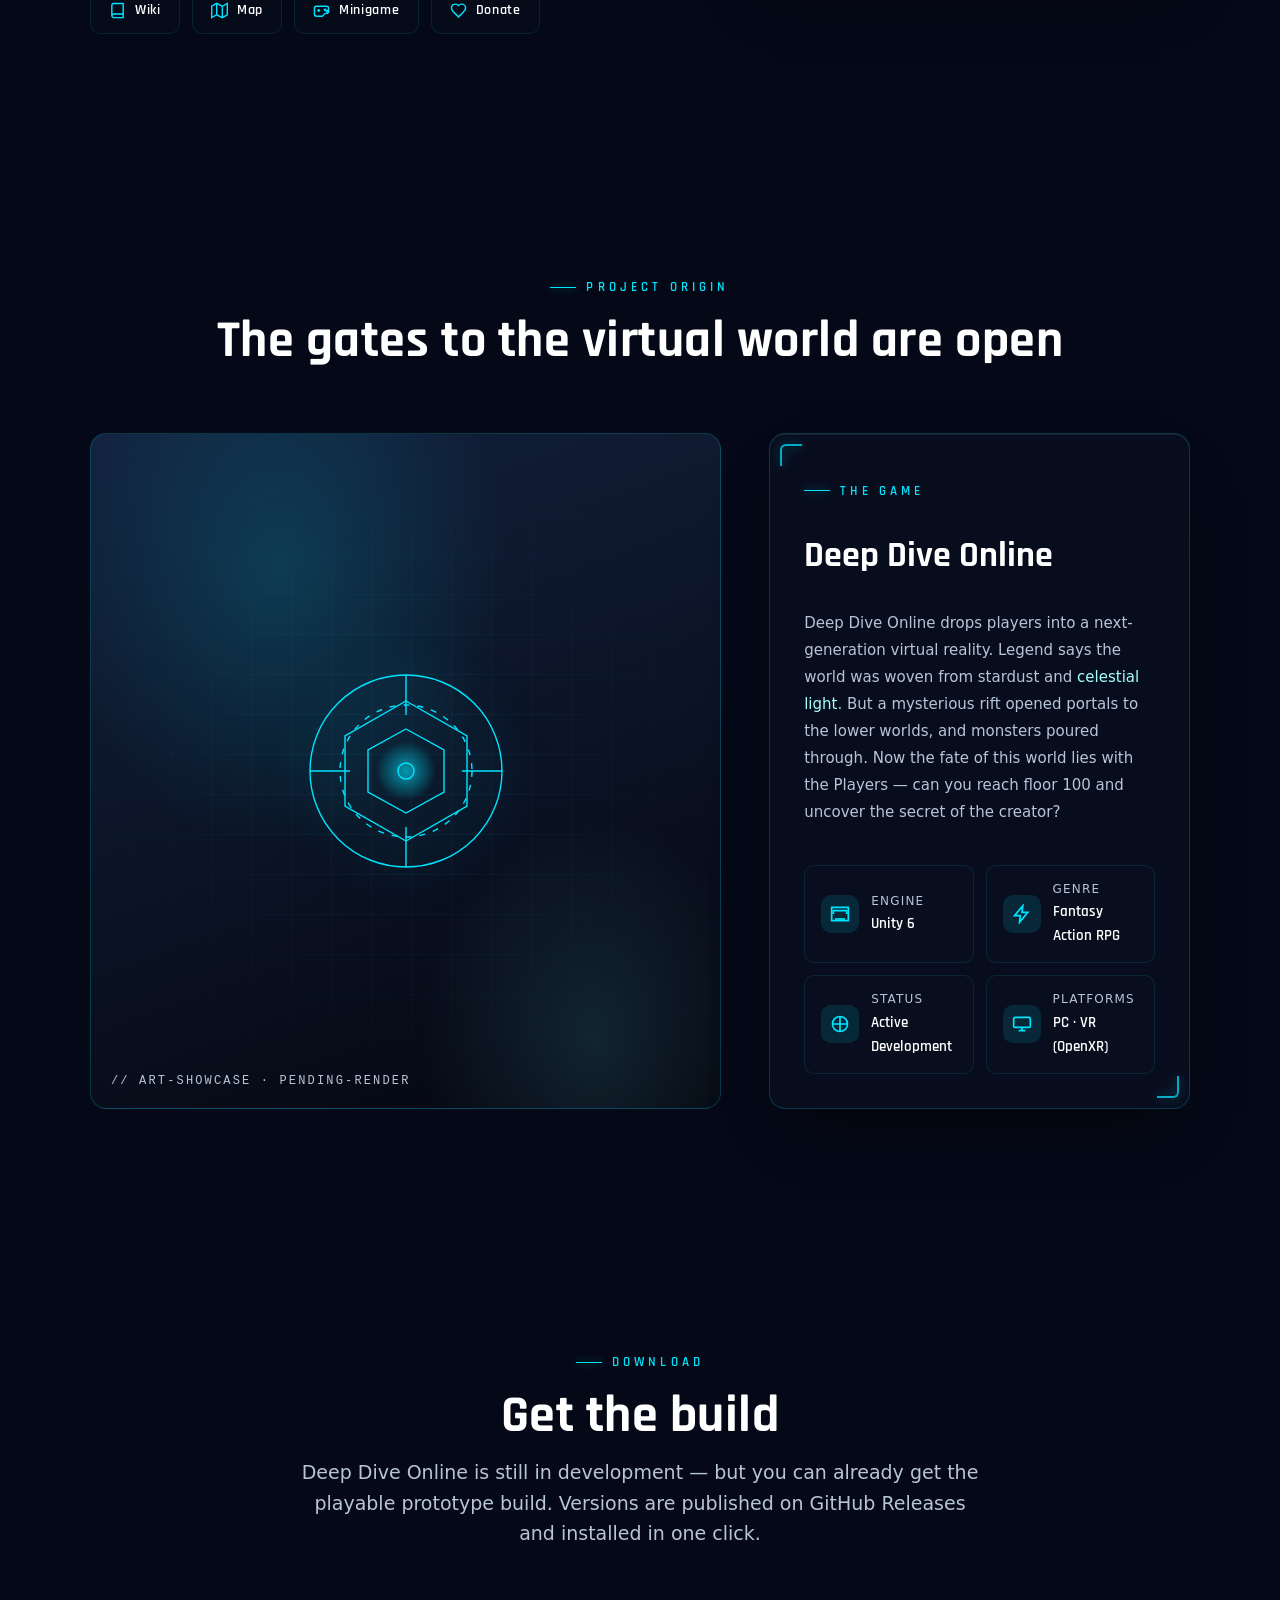
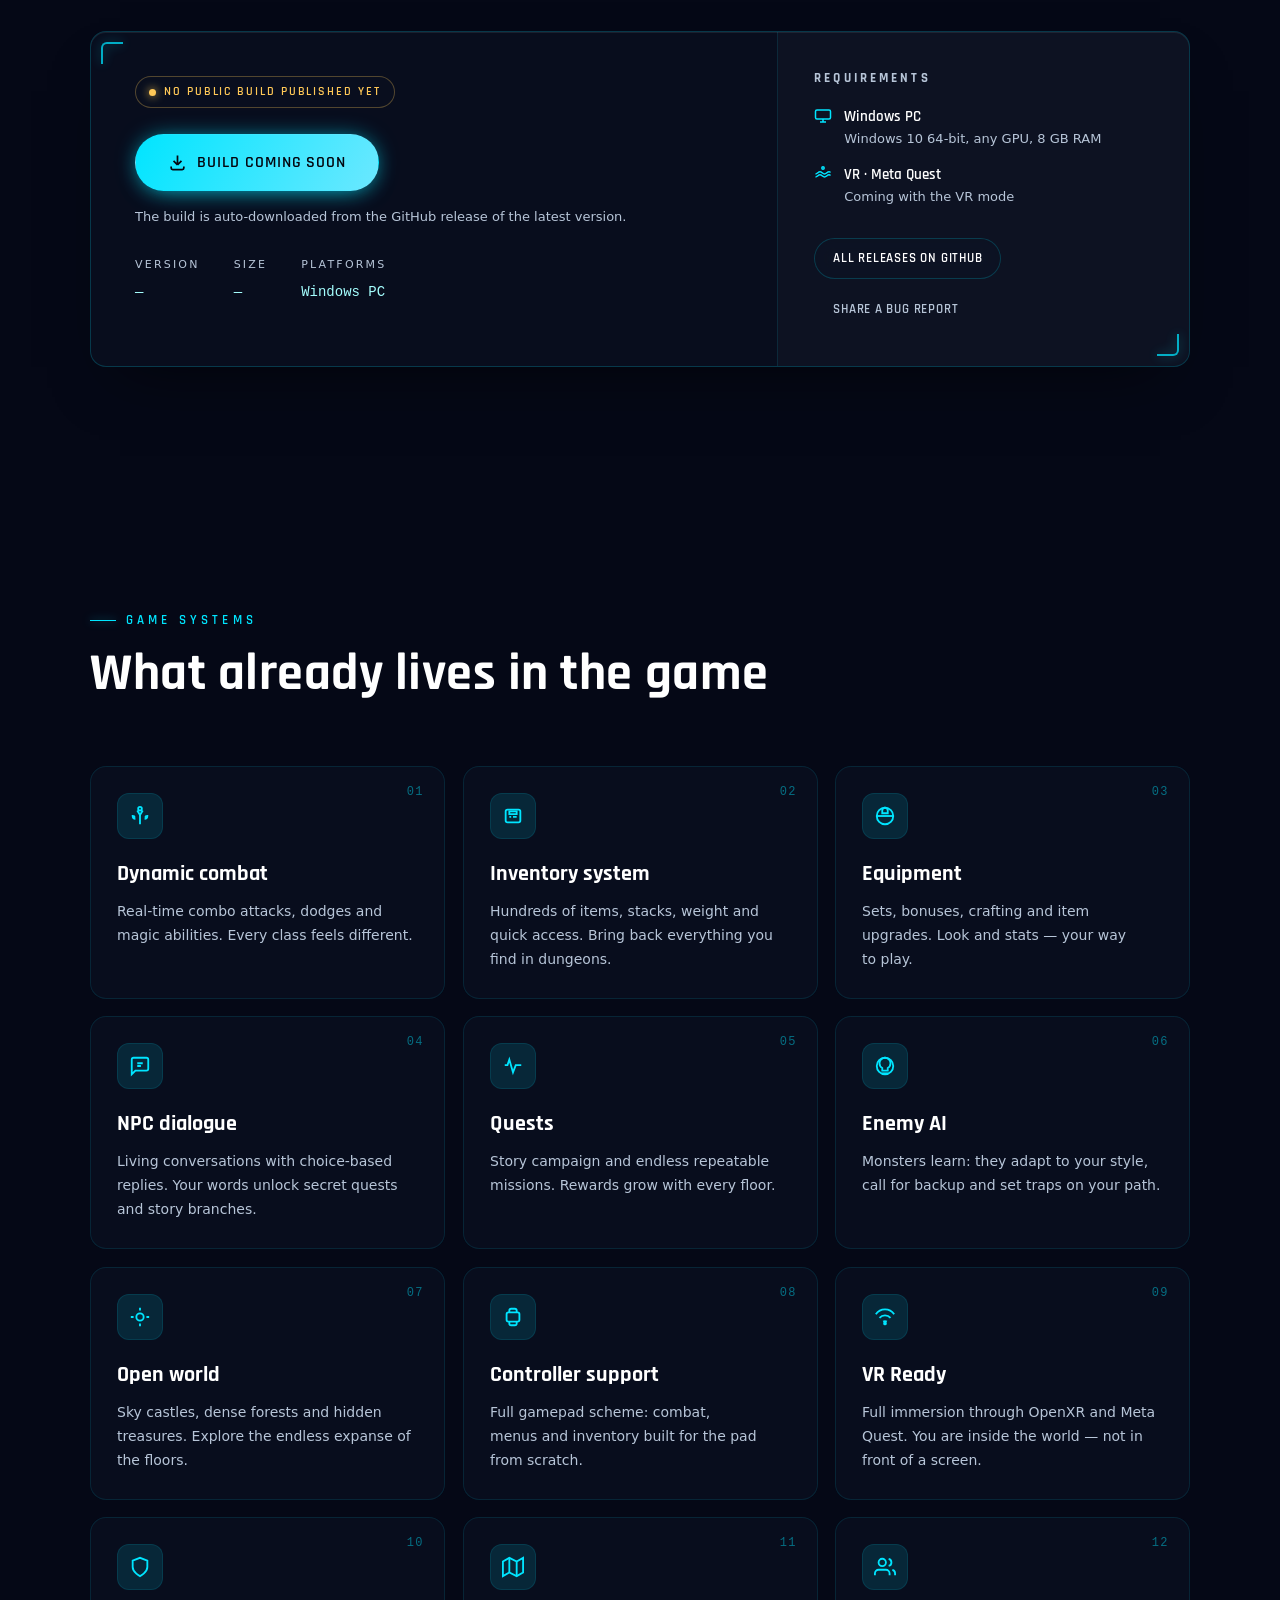
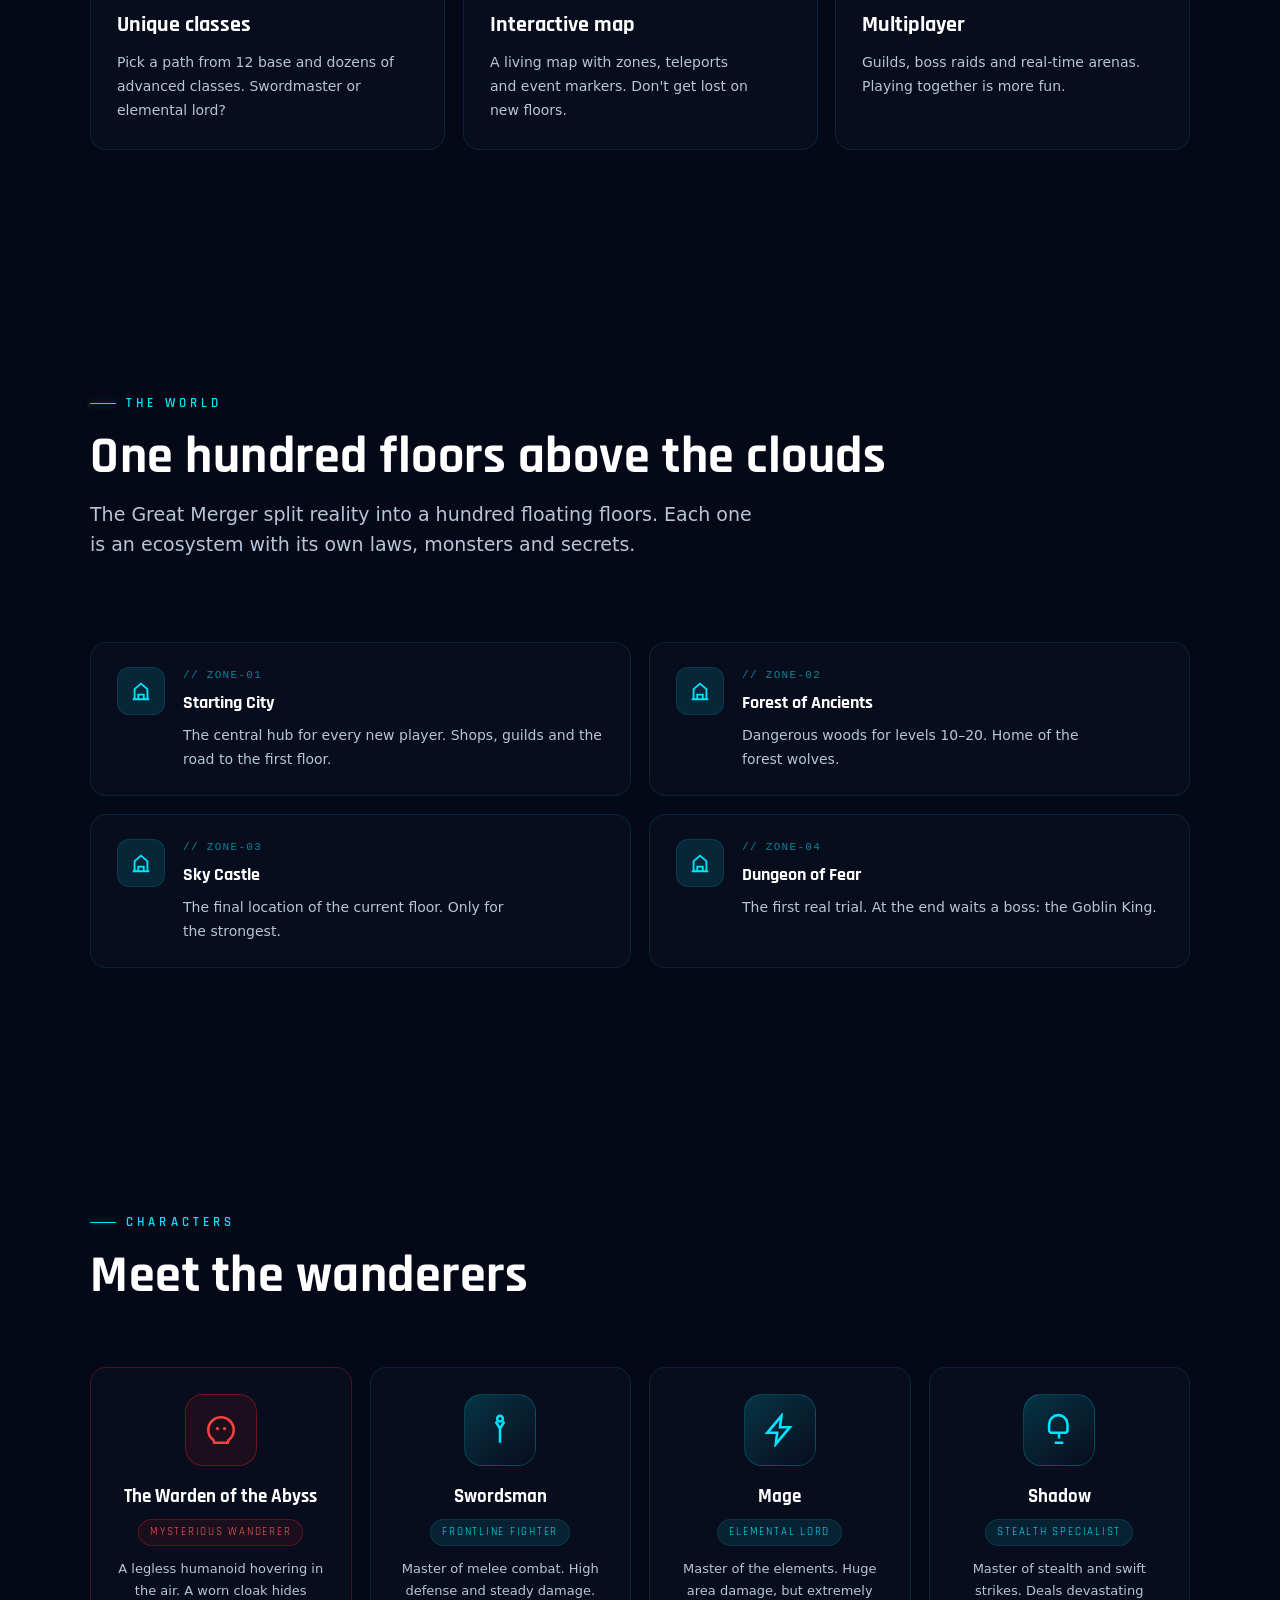
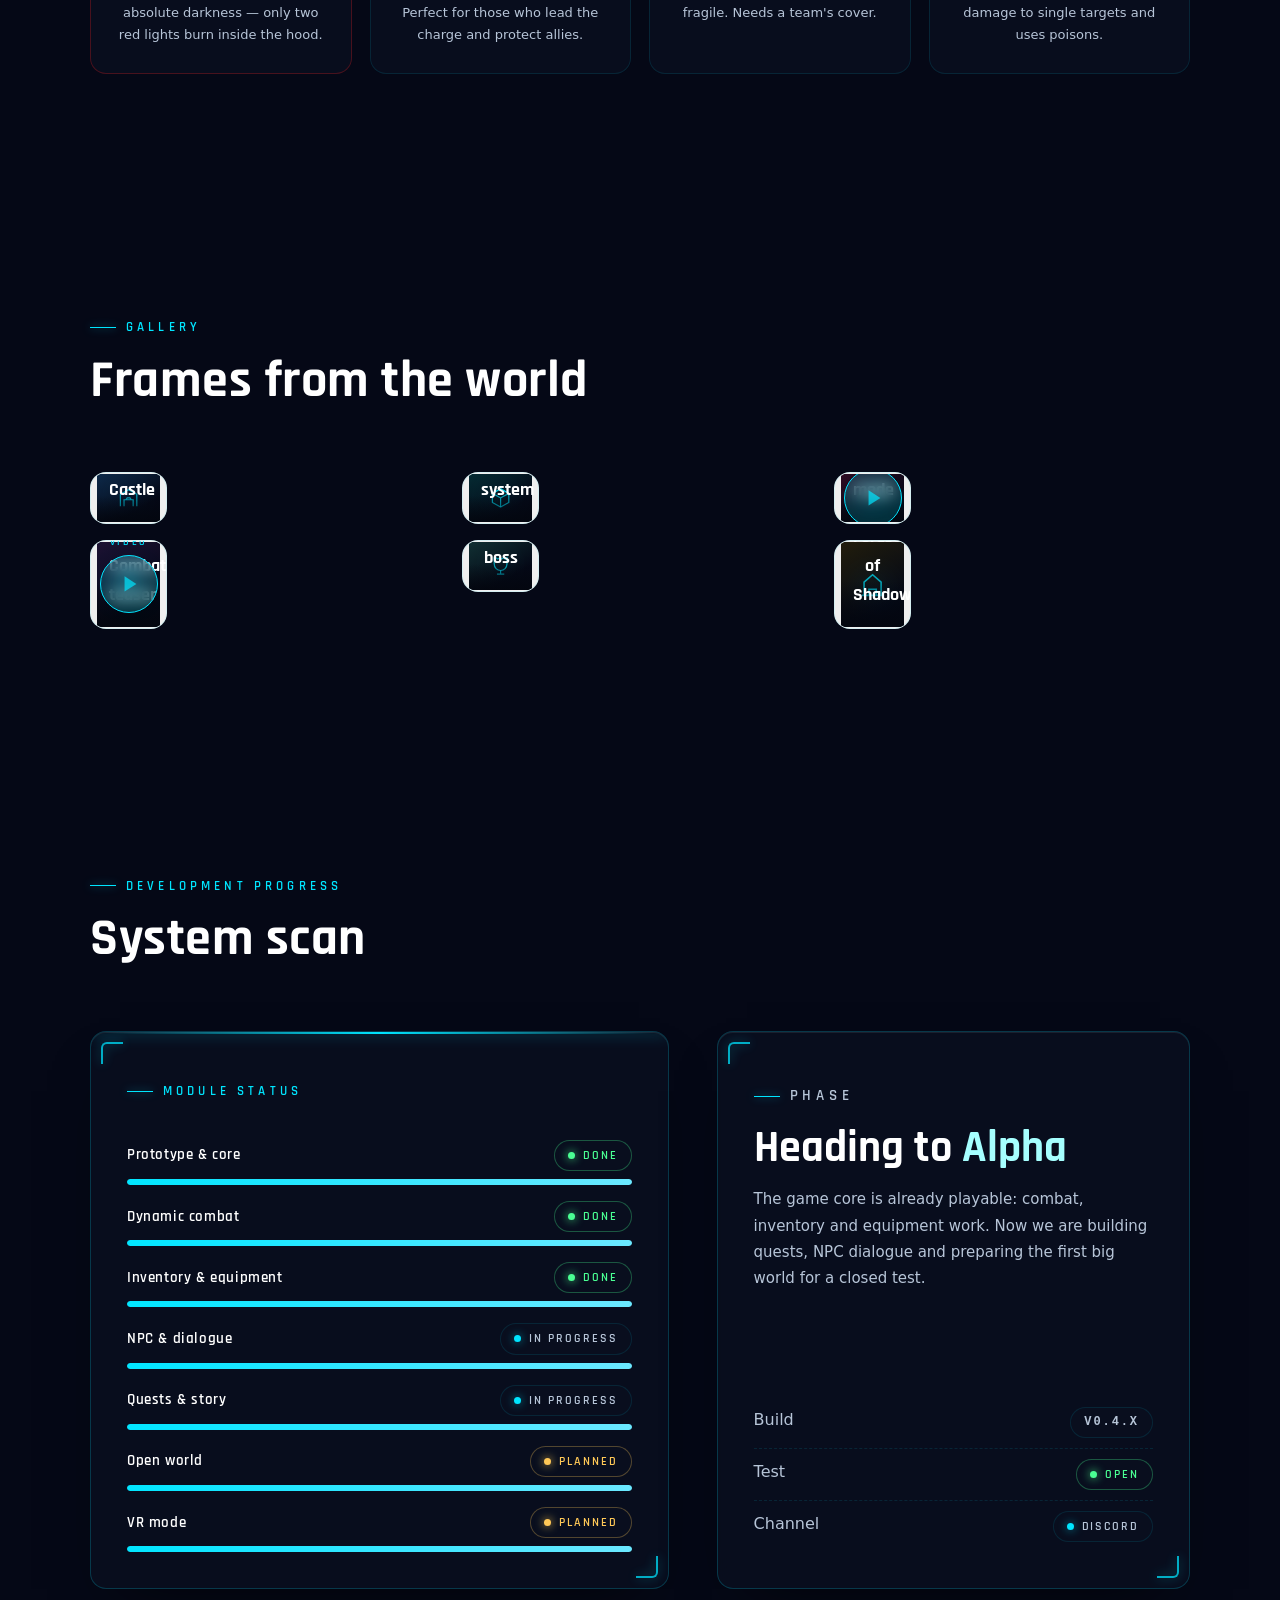
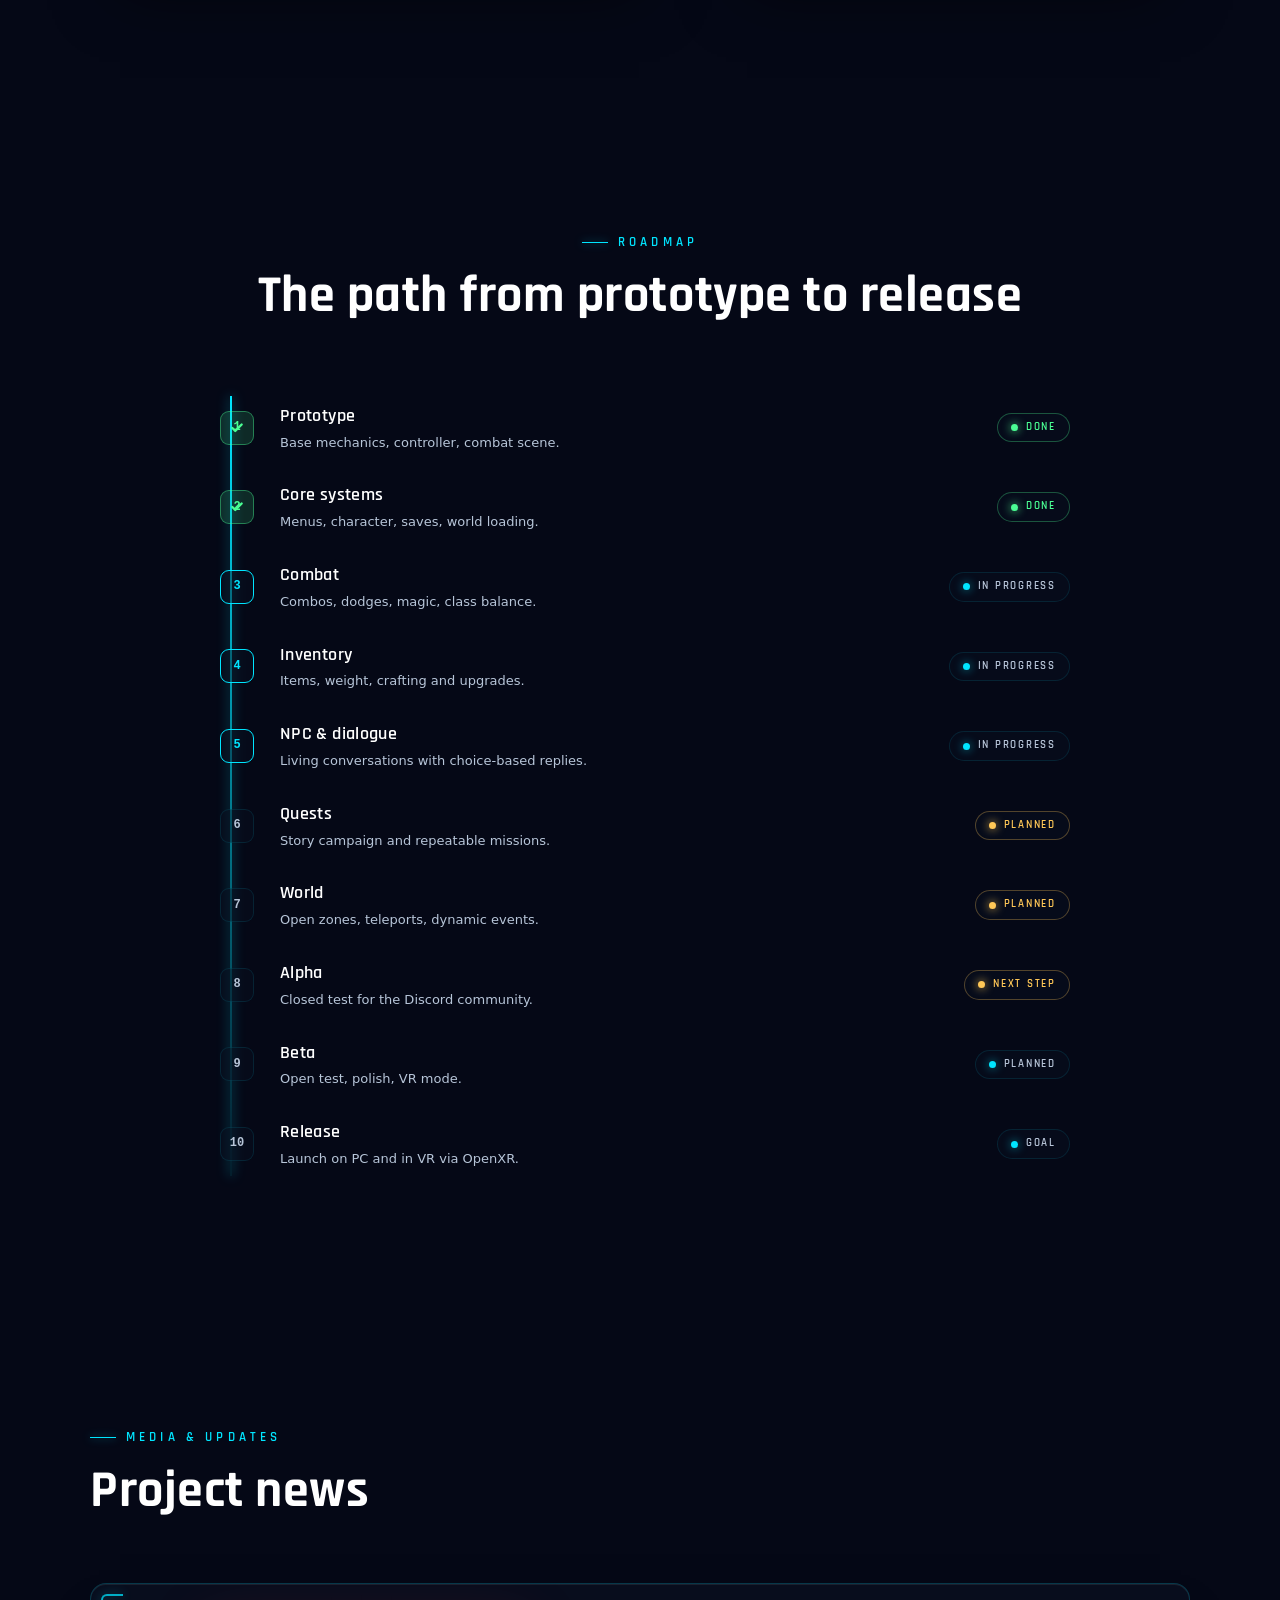
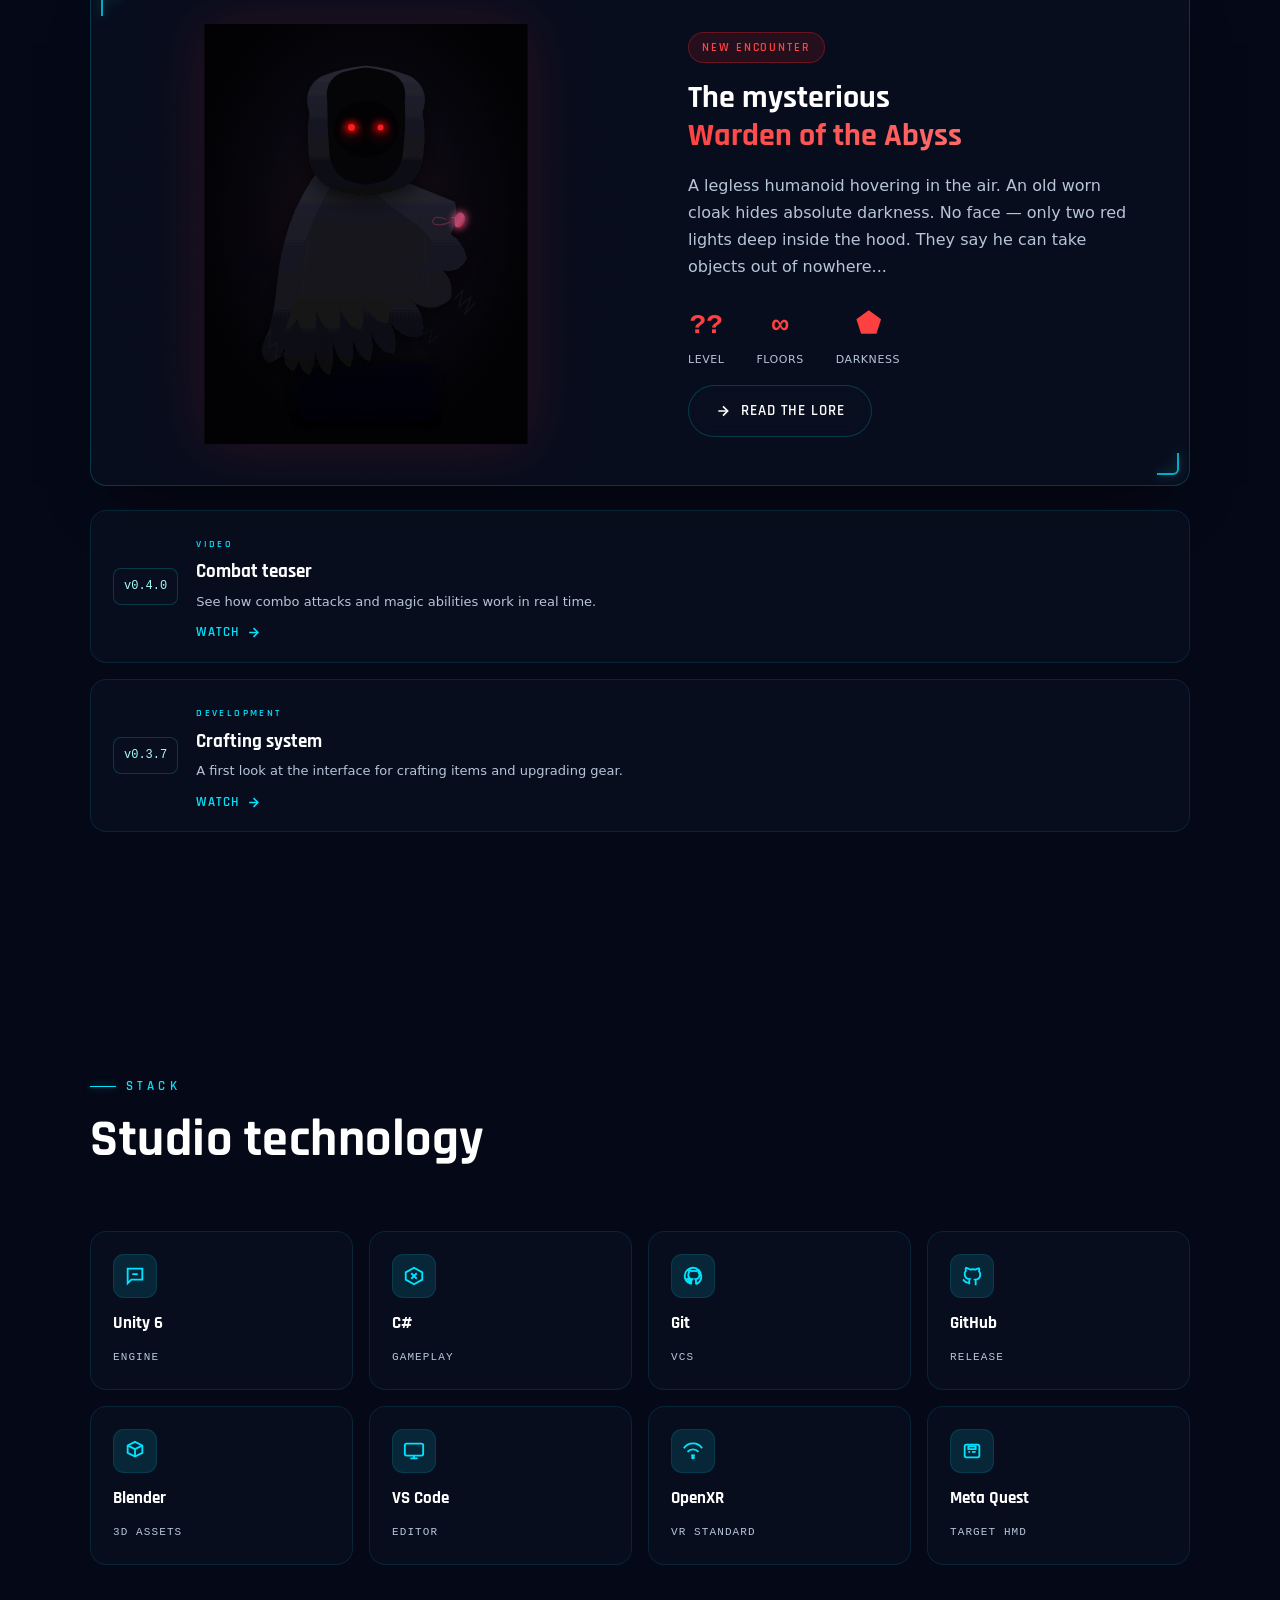
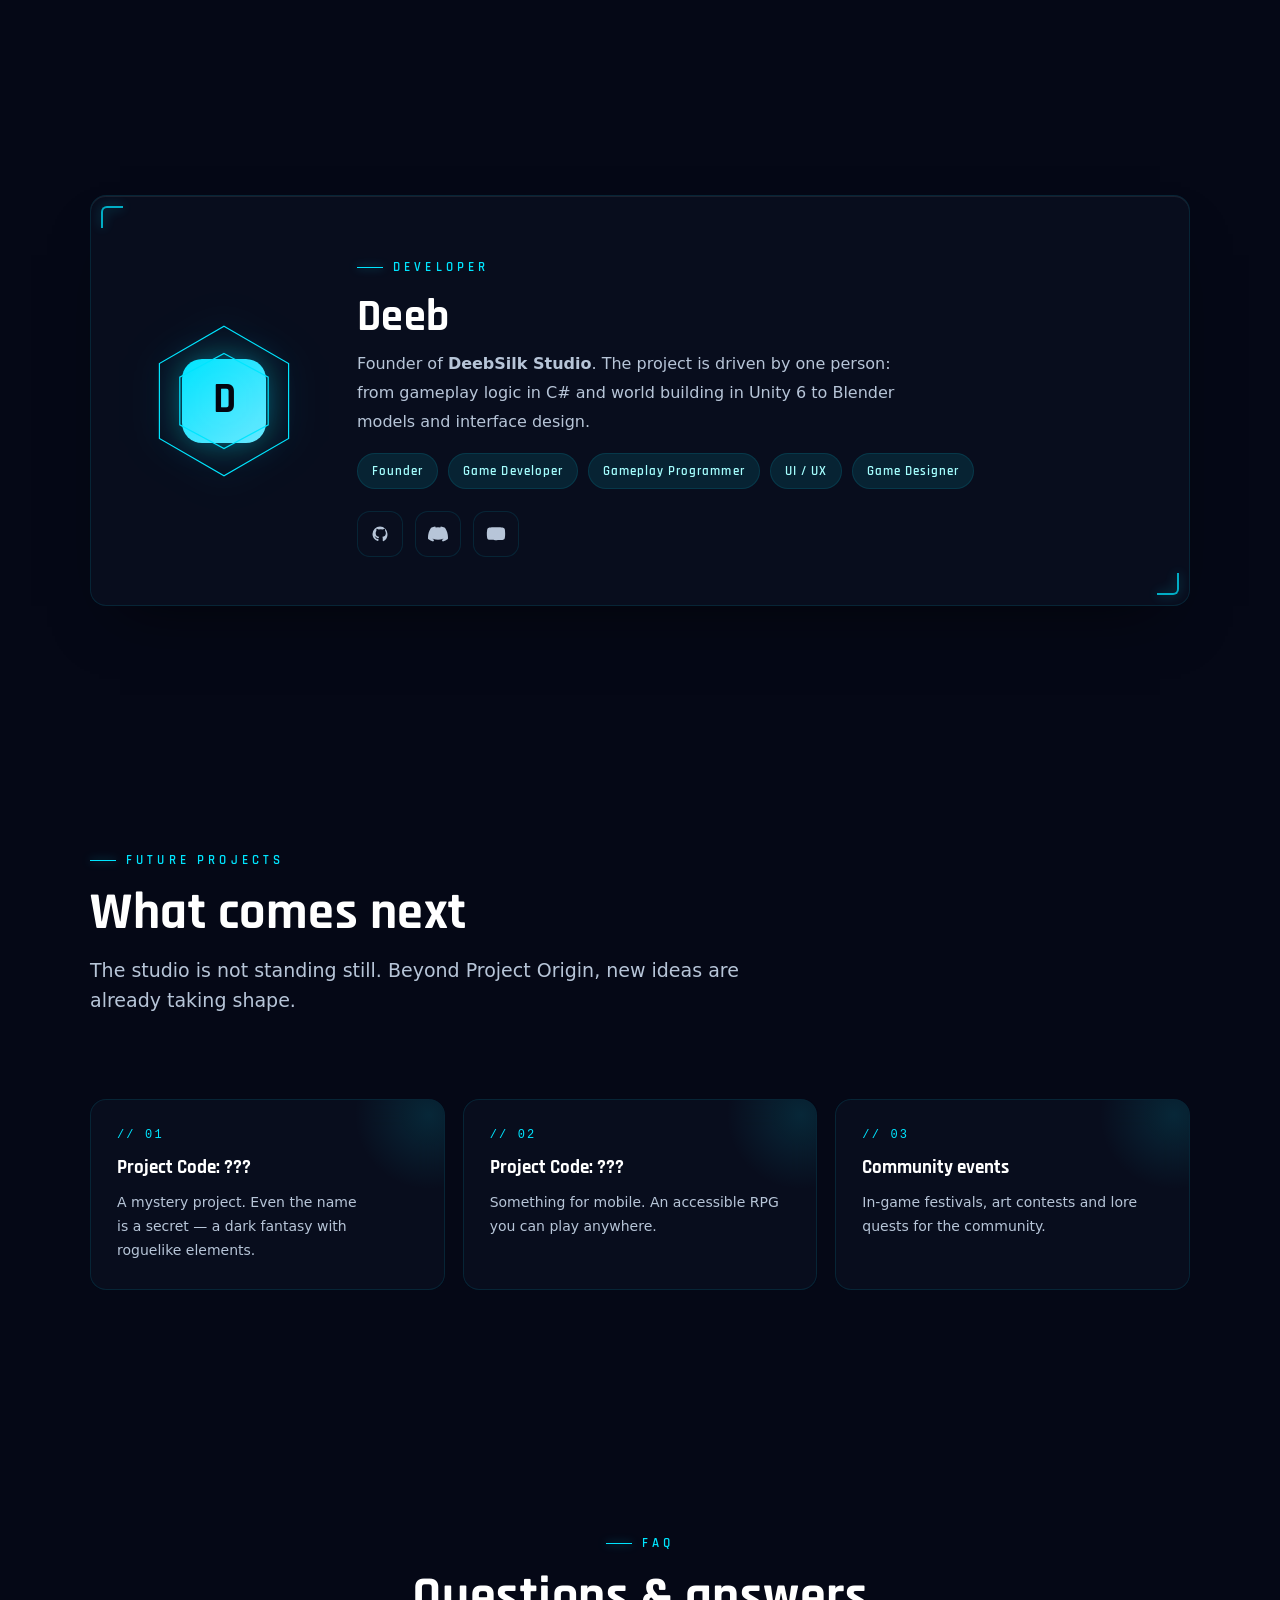
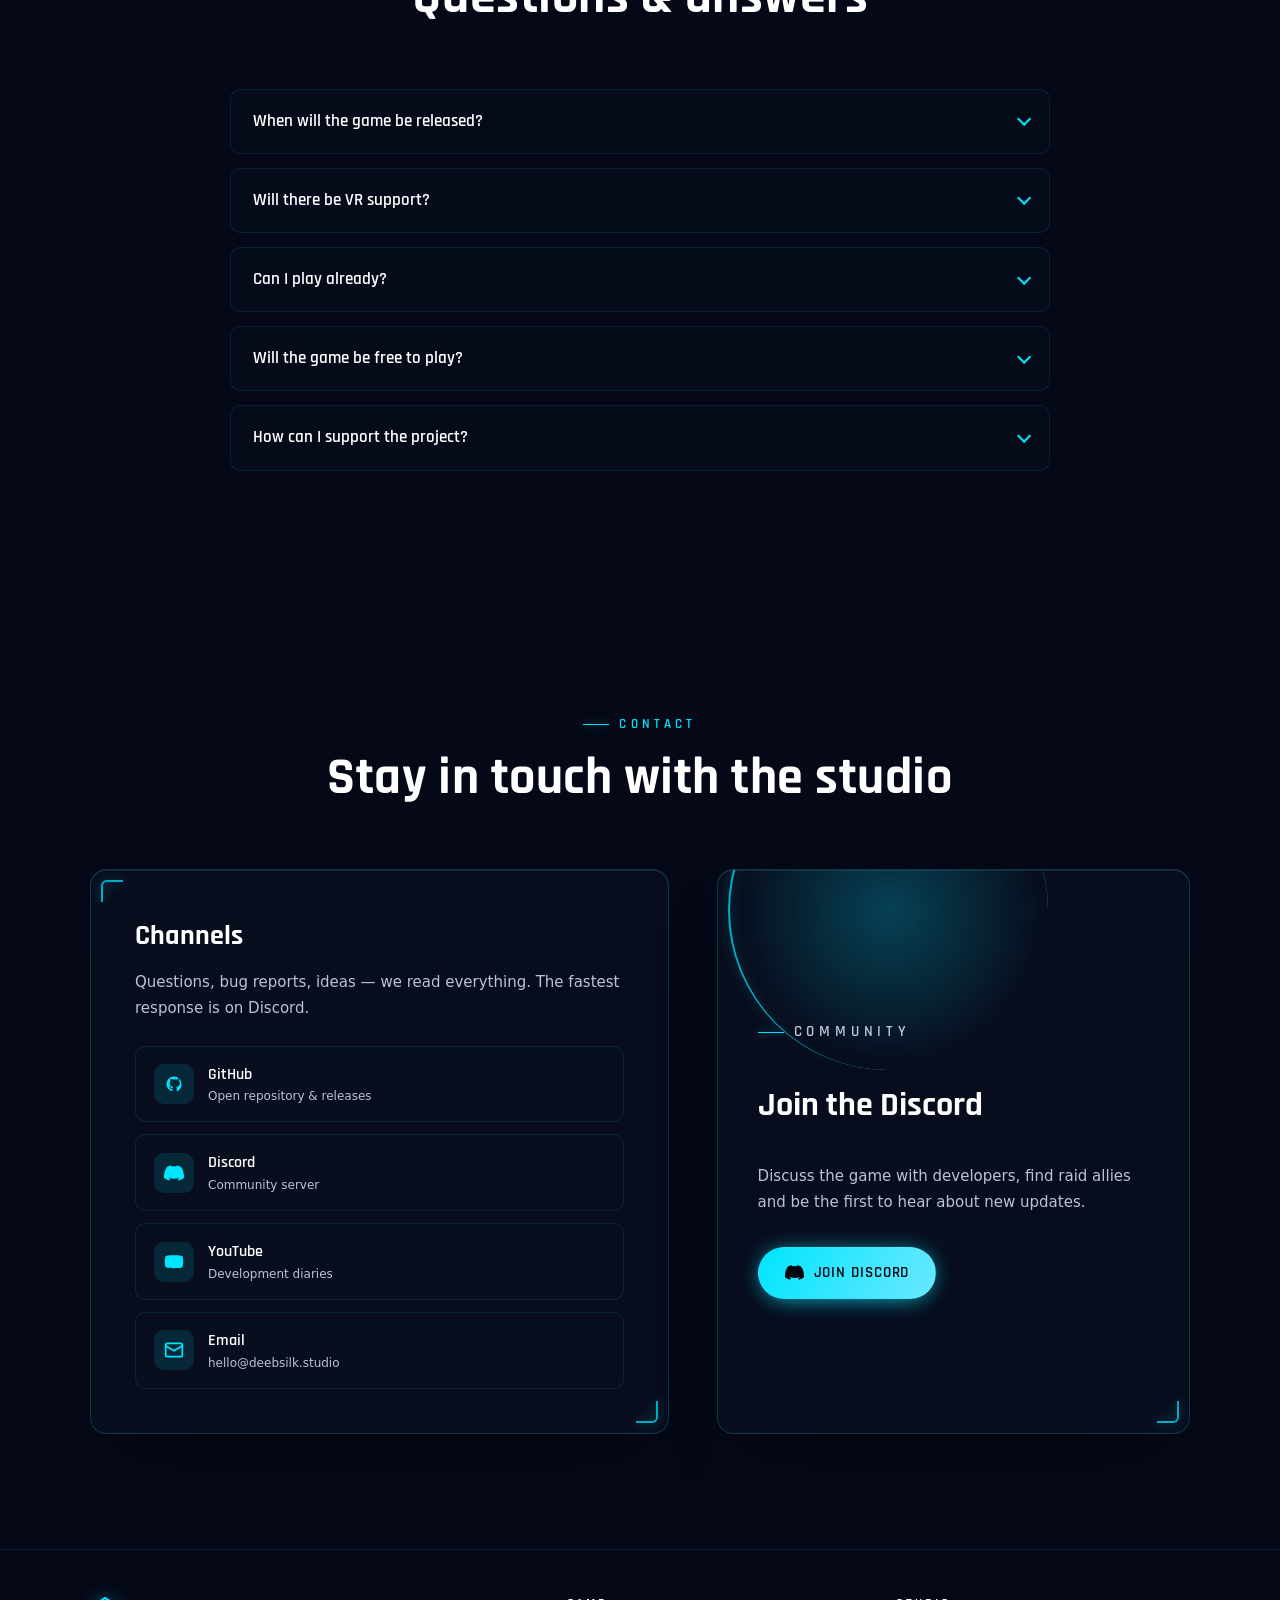
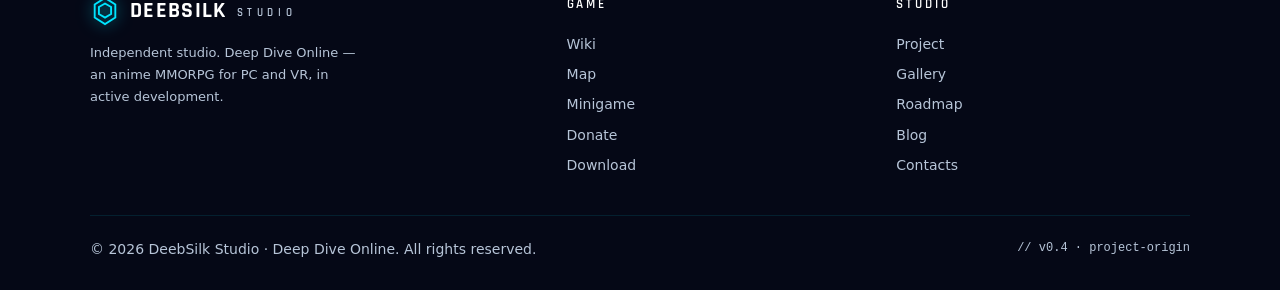
==== commit 5cb12e5b: "git push" ====
--- a/index.html
+++ b/index.html
@@ -1,467 +1,1485 @@
 <!doctype html>
-<html lang="ru">
+<html lang="en">
 <head>
   <meta charset="utf-8" />
   <meta name="viewport" content="width=device-width, initial-scale=1" />
-  <title>Deep Dive Online · Anime MMORPG</title>
+  <meta name="x-page" content="index" />
+  <title>DeebSilk Studio · Project Origin — Deep Dive Online</title>
+  <meta name="description" content="DeebSilk Studio — an independent indie studio. Deep Dive Online: a next-gen anime MMORPG for PC and VR. Wiki, world map, minigame and a development blog." />
+  <meta name="theme-color" content="#050816" />
+  <meta property="og:type" content="website" />
+  <meta property="og:site_name" content="DeebSilk Studio" />
+  <meta property="og:title" content="DeebSilk Studio · Project Origin" />
+  <meta property="og:description" content="Deep Dive Online — a next-gen anime MMORPG for PC and VR. Fight, craft, explore the world." />
+  <link rel="icon" href="data:image/svg+xml,%3Csvg xmlns='http://www.w3.org/2000/svg' viewBox='0 0 32 32'%3E%3Cpath d='M16 2 27 9v14L16 30 5 23V9z' fill='none' stroke='%2300e5ff' stroke-width='2.4'/%3E%3Cpath d='M16 8l6.5 3.75v7.5L16 23l-6.5-3.75v-7.5z' fill='none' stroke='%2359d8ff' stroke-width='2.4'/%3E%3C/svg%3E" />
+  <link rel="preconnect" href="https://fonts.googleapis.com" />
+  <link rel="preconnect" href="https://fonts.gstatic.com" crossorigin />
+  <link href="https://fonts.googleapis.com/css2?family=Rajdhani:wght@500;600;700&display=swap" rel="stylesheet" />
+  <link rel="stylesheet" href="css/deebsilk.css?v=4" />
   <style>
-    :root {
-      /* Discord-inspired Dark Theme with Sky Blue & Grass Green */
-      --bg:      #313338;
-      --surface: #2b2d31;
-      --surface-deep: #1e1f22;
-      --fg:      #dbdee1;
-      --fg-2:    #f2f3f5;
-      --muted:   #949ba4;
-      --border:  rgba(255, 255, 255, 0.06);
-      --accent:  #00a8fc; /* Sky blue */
-      --success: #23a55a; /* Grass green */
-
-      --accent-hover: #4752c4;
-      --secondary-bg: #4e5058;
-      --secondary-hover: #6d6f78;
-
-      --accent-soft: rgba(0, 168, 252, 0.14);
-      --success-soft: rgba(35, 165, 90, 0.14);
-      --fg-soft:     rgba(219, 222, 225, 0.06);
-
-      --font-display: "gg sans", -apple-system, BlinkMacSystemFont, "Segoe UI", Roboto, Helvetica, Arial, sans-serif;
-      --font-body:    "gg sans", -apple-system, BlinkMacSystemFont, "Segoe UI", Roboto, Helvetica, Arial, sans-serif;
-      --font-mono:    "gg mono", ui-monospace, 'JetBrains Mono', 'SF Mono', Menlo, monospace;
-
-      --fs-h1: clamp(40px, 6vw, 72px);
-      --fs-h2: clamp(28px, 4vw, 40px);
-      --fs-h3: 20px;
-      --fs-lead: 18px;
-      --fs-body: 16px;
-      --fs-meta: 13px;
-
-      --gap-xs: 8px;
-      --gap-sm: 12px;
-      --gap-md: 20px;
-      --gap-lg: 32px;
-      --gap-xl: 56px;
-      --gap-2xl: 96px;
-      --container: 1120px;
-      --gutter: 32px;
-
-      --radius: 4px;
-      --radius-lg: 8px;
-      --radius-pill: 999px;
-    }
-
-    *, *::before, *::after { box-sizing: border-box; }
-    body {
-      margin: 0;
-      background: var(--bg);
-      color: var(--fg);
-      font-family: var(--font-body);
-      font-size: var(--fs-body);
-      line-height: 1.5;
-      -webkit-font-smoothing: antialiased;
-    }
-    a { color: inherit; text-decoration: none; transition: color 0.2s ease; }
-    h1, h2, h3 { color: var(--fg-2); margin: 0; line-height: 1.2; }
-    p { margin: 0; color: var(--fg); text-wrap: pretty; }
-
-    .container { max-width: var(--container); margin-inline: auto; padding-inline: var(--gutter); }
-    .section { padding-block: clamp(64px, 10vw, var(--gap-2xl)); }
-
-    .topnav {
-      position: sticky; top: 0; z-index: 100;
-      background: rgba(30, 31, 34, 0.85);
-      backdrop-filter: blur(12px);
-      border-bottom: 1px solid var(--border);
-    }
-    .topnav-inner { display: flex; align-items: center; justify-content: space-between; padding-block: 16px; }
-    .logo { font-size: 20px; font-weight: 800; color: var(--fg-2); letter-spacing: -0.02em; display: flex; align-items: center; gap: 8px; }
-    .logo-icon { width: 24px; height: 24px; background: var(--accent); border-radius: 6px; flex-shrink: 0; }
-    .topnav nav { display: flex; gap: var(--gap-lg); }
-    .topnav nav a { font-size: 14px; font-weight: 500; color: var(--muted); white-space: nowrap; }
-    .topnav nav a:hover, .topnav nav a.active { color: var(--fg-2); }
-    .topnav .btn { flex-shrink: 0; }
-
-    .nav-toggle {
-      display: none; flex-direction: column; gap: 5px; cursor: pointer;
-      background: none; border: none; padding: 8px; z-index: 200;
-    }
-    .nav-toggle span {
-      display: block; width: 22px; height: 2px; background: var(--fg-2);
-      border-radius: 2px; transition: transform 0.3s ease, opacity 0.3s ease;
-    }
-    .nav-toggle.is-active span:nth-child(1) { transform: translateY(7px) rotate(45deg); }
-    .nav-toggle.is-active span:nth-child(2) { opacity: 0; }
-    .nav-toggle.is-active span:nth-child(3) { transform: translateY(-7px) rotate(-45deg); }
-
-    .nav-overlay {
-      display: none; position: fixed; inset: 0; background: rgba(0,0,0,0.6);
-      z-index: 50; opacity: 0; transition: opacity 0.3s ease;
-    }
-    .nav-overlay.is-open { display: block; opacity: 1; }
-
-    @media (max-width: 820px) {
-      .topnav nav {
-        position: fixed; top: 0; right: -280px; width: 260px; height: 100vh;
-        background: var(--surface-deep); flex-direction: column; gap: 4px;
-        padding: 80px 24px 24px; z-index: 100; transition: right 0.3s cubic-bezier(0.4, 0, 0.2, 1);
-        border-left: 1px solid var(--border); box-shadow: -20px 0 40px rgba(0,0,0,0.4);
-      }
-      .topnav nav.is-open { right: 0; }
-      .topnav nav a { font-size: 16px; padding: 12px 16px; border-radius: 6px; white-space: normal; }
-      .topnav nav a:hover { background: var(--fg-soft); }
-      .topnav .btn { display: none; }
-      .nav-toggle { display: flex; }
-      .topnav-inner .btn-mobile {
-        display: inline-flex; margin-top: 8px;
-      }
+    /* ─── page-specific layout (index) ─────────────────────────────── */
+
+    /* HUD decorations */
+    .hud-ring { position: absolute; border: 1px solid var(--border-soft); border-radius: 50%; pointer-events: none; z-index: 0; }
+    .hud-ring::after { content: ''; position: absolute; width: 7px; height: 7px; border-radius: 50%; background: var(--accent); box-shadow: 0 0 10px var(--accent-glow); }
+    .hud-hex { position: absolute; color: color-mix(in srgb, var(--accent) 26%, transparent); pointer-events: none; z-index: 0; animation: floaty 8s ease-in-out infinite; }
+    .hud-cross { position: absolute; width: 26px; height: 26px; pointer-events: none; z-index: 0; opacity: .5; }
+    .hud-cross::before, .hud-cross::after { content: ''; position: absolute; background: var(--accent); box-shadow: 0 0 8px var(--accent-glow); }
+    .hud-cross::before { left: 50%; top: 0; width: 1px; height: 100%; }
+    .hud-cross::after { top: 50%; left: 0; height: 1px; width: 100%; }
+    @keyframes floaty { 0%,100% { transform: translateY(0); } 50% { transform: translateY(-18px); } }
+
+    /* ─── hero ────────────────────────────────────────────────────── */
+    .hero { position: relative; min-height: 92vh; display: grid; place-items: center; text-align: center; overflow: hidden; padding-block: clamp(80px, 12vh, 140px) clamp(60px, 9vh, 100px); }
+    .hero-inner { position: relative; z-index: 2; display: flex; flex-direction: column; align-items: center; }
+    .hero-badge { display: inline-flex; align-items: center; gap: 12px; padding: 7px 16px 7px 9px; border-radius: var(--radius-pill); border: 1px solid var(--border); background: var(--glass-soft); backdrop-filter: blur(10px); font-family: var(--font-display); font-weight: 600; font-size: 12px; letter-spacing: .26em; text-transform: uppercase; color: var(--muted); margin-bottom: 34px; max-width: 100%; }
+    .hero-badge .dot { width: 8px; height: 8px; border-radius: 50%; background: var(--success); box-shadow: 0 0 12px var(--success); animation: pulseDot 2s ease-in-out infinite; flex: 0 0 auto; }
+    .hero-badge span { min-width: 0; text-align: center; }
+    .hero-title {
+      font-family: var(--font-display); font-weight: 700; font-size: var(--fs-h1);
+      line-height: .92; letter-spacing: .02em; margin: 0;
+      background: linear-gradient(115deg, var(--fg) 20%, var(--glow) 55%, var(--accent) 90%);
+      -webkit-background-clip: text; background-clip: text; -webkit-text-fill-color: transparent;
+      filter: drop-shadow(0 0 34px color-mix(in srgb, var(--accent) 34%, transparent));
+    }
+    .hero-title .stud {
+      display: block; font-size: .24em; letter-spacing: .62em; text-transform: uppercase;
+      color: var(--accent); -webkit-text-fill-color: var(--accent); font-weight: 600; margin-top: 18px;
+    }
+    .hero-sub { color: var(--muted); font-size: var(--fs-lead); max-width: 56ch; margin: 30px auto 0; line-height: 1.7; }
+    .hero-sub b { color: var(--fg); font-weight: 600; }
+    .hero-ctas { display: flex; gap: 16px; flex-wrap: wrap; justify-content: center; margin-top: 40px; }
+    .hero-stats { display: flex; gap: clamp(22px, 5vw, 56px); margin-top: 56px; flex-wrap: wrap; justify-content: center; }
+    .hstat { text-align: center; }
+    .hstat .v { font-family: var(--font-display); font-weight: 700; font-size: clamp(24px, 3vw, 34px); color: var(--glow); letter-spacing: .02em; }
+    .hstat .k { font-size: 11px; letter-spacing: .22em; text-transform: uppercase; color: var(--muted); margin-top: 2px; }
+    .scroll-ind {
+      position: absolute; bottom: 26px; left: 50%; transform: translateX(-50%); z-index: 2;
+      display: flex; flex-direction: column; align-items: center; gap: 8px;
+      color: var(--muted); font-size: 11px; letter-spacing: .3em; text-transform: uppercase; font-family: var(--font-display);
+    }
+    .scroll-ind .mouse { width: 24px; height: 38px; border: 2px solid color-mix(in srgb, var(--accent) 60%, transparent); border-radius: 14px; display: flex; justify-content: center; padding-top: 7px; }
+    .scroll-ind .mouse::after { content: ''; width: 3px; height: 7px; border-radius: 2px; background: var(--accent); box-shadow: 0 0 8px var(--accent-glow); animation: scrollDot 1.8s ease-in-out infinite; }
+    @keyframes scrollDot { 0% { transform: translateY(0); opacity: 1; } 70% { transform: translateY(10px); opacity: 0; } 100% { opacity: 0; } }
+
+    .hero-badge, .hero-title, .hero-sub, .hero-ctas, .hero-stats { animation: riseIn .85s var(--ease) both; }
+    .hero-title { animation-delay: .12s; }
+    .hero-sub { animation-delay: .28s; }
+    .hero-ctas { animation-delay: .42s; }
+    .hero-stats { animation-delay: .56s; }
+    @keyframes riseIn { from { opacity: 0; transform: translateY(28px); } to { opacity: 1; transform: none; } }
+
+    /* ─── quick-nav strip ─────────────────────────────────────────── */
+    .quicknav { position: relative; z-index: 3; padding: 22px 0 0; margin-top: -20px; }
+    .quicknav .inner {
+      display: flex; gap: 8px; overflow-x: auto; scrollbar-width: none; padding: 4px 2px 12px;
+      -webkit-overflow-scrolling: touch; justify-content: center; flex-wrap: wrap;
+    }
+    .quicknav .inner::-webkit-scrollbar { display: none; }
+    .quicknav a {
+      font-family: var(--font-display); font-weight: 600; font-size: 13px; letter-spacing: .14em; text-transform: uppercase;
+      color: var(--muted); padding: 9px 16px; border-radius: var(--radius-pill);
+      border: 1px solid var(--border-soft); background: var(--glass-soft);
+      transition: all .2s ease; white-space: nowrap;
+    }
+    .quicknav a:hover { color: var(--accent); border-color: var(--accent); box-shadow: 0 0 16px -6px var(--accent-glow); }
+
+    /* ─── about ───────────────────────────────────────────────────── */
+    .about-grid { display: grid; grid-template-columns: 1.15fr .85fr; gap: var(--gap-xl); align-items: center; }
+    .about-grid .lead-p { color: var(--muted); font-size: 17px; line-height: 1.85; margin: 20px 0; }
+    .about-grid .lead-p b { color: var(--fg); }
+    .game-links { display: flex; flex-wrap: wrap; gap: 12px; margin-top: 26px; }
+    .game-link {
+      display: inline-flex; align-items: center; gap: 9px; padding: 11px 18px; border-radius: var(--radius);
+      border: 1px solid var(--border-soft); background: var(--glass-soft); color: var(--fg);
+      font-family: var(--font-display); font-weight: 600; font-size: 14px; letter-spacing: .05em;
+      transition: all .2s ease;
+    }
+    .game-link svg { color: var(--accent); }
+    .game-link:hover { border-color: var(--accent); color: var(--accent); transform: translateY(-2px); box-shadow: 0 10px 26px -14px var(--accent-glow); }
+    .status-panel { padding: clamp(26px, 3vw, 36px); }
+    .status-panel .row { display: flex; align-items: center; gap: 14px; margin-bottom: 18px; }
+    .status-panel h3 { font-family: var(--font-display); font-size: 20px; font-weight: 700; }
+    .status-panel .stat-list { display: grid; gap: 4px; margin-top: 18px; }
+    .status-panel .srow { display: flex; justify-content: space-between; align-items: center; padding: 11px 0; border-bottom: 1px dashed var(--border-soft); font-size: 14px; }
+    .status-panel .srow .k { color: var(--muted); }
+    .status-panel .srow .v { font-family: var(--font-mono); font-size: 13px; color: var(--glow); letter-spacing: .02em; }
+
+    /* ─── project showcase ────────────────────────────────────────── */
+    .showcase { display: grid; grid-template-columns: 1.2fr .8fr; gap: var(--gap-xl); align-items: stretch; }
+    .showcase-art {
+      position: relative; min-height: 420px; border-radius: var(--radius-lg); overflow: hidden;
+      background:
+        radial-gradient(60% 70% at 30% 20%, color-mix(in srgb, var(--accent) 16%, transparent) 0%, transparent 60%),
+        radial-gradient(50% 60% at 80% 90%, color-mix(in srgb, var(--accent-2) 12%, transparent) 0%, transparent 55%),
+        linear-gradient(160deg, var(--card), var(--bg-2));
+      border: 1px solid var(--border);
+    }
+    .showcase-art .grid-lines { position: absolute; inset: 0; background-image: linear-gradient(color-mix(in srgb, var(--accent) 6%, transparent) 1px, transparent 1px), linear-gradient(90deg, color-mix(in srgb, var(--accent) 6%, transparent) 1px, transparent 1px); background-size: 40px 40px; -webkit-mask-image: radial-gradient(ellipse at center, black 20%, transparent 75%); mask-image: radial-gradient(ellipse at center, black 20%, transparent 75%); }
+    .showcase-art .core {
+      position: absolute; top: 50%; left: 50%; transform: translate(-50%, -50%);
+      width: 200px; height: 200px; display: grid; place-items: center;
+    }
+    .showcase-art .core svg { width: 100%; height: 100%; color: var(--accent); animation: spinSlow 26s linear infinite; filter: drop-shadow(0 0 24px var(--accent-glow)); }
+    @keyframes spinSlow { to { transform: rotate(360deg); } }
+    .showcase-art .core::after { content: ''; position: absolute; width: 60px; height: 60px; border-radius: 50%; background: radial-gradient(circle, var(--accent-glow) 0%, transparent 70%); animation: pulseCore 3.2s ease-in-out infinite; }
+    @keyframes pulseCore { 0%,100% { transform: scale(1); opacity: .7; } 50% { transform: scale(1.5); opacity: .25; } }
+    .showcase-art .cap { position: absolute; left: 20px; bottom: 16px; font-family: var(--font-mono); font-size: 12px; letter-spacing: .18em; color: var(--muted); }
+    .showcase-info { display: flex; flex-direction: column; gap: 20px; padding: clamp(22px, 3vw, 34px); }
+    .showcase-info h3 { font-family: var(--font-display); font-size: clamp(26px, 3vw, 36px); font-weight: 700; line-height: 1.05; }
+    .showcase-info .game-desc { color: var(--muted); line-height: 1.8; font-size: 15px; }
+    .game-desc .glow { color: var(--glow); }
+    .spec-grid { display: grid; grid-template-columns: 1fr 1fr; gap: 12px; margin-top: 4px; }
+    .spec { display: flex; align-items: center; gap: 12px; padding: 14px 16px; border-radius: var(--radius); background: var(--glass-soft); border: 1px solid var(--border-soft); }
+    .spec .ic { width: 38px; height: 38px; border-radius: 10px; display: grid; place-items: center; background: color-mix(in srgb, var(--accent) 12%, transparent); color: var(--accent); flex-shrink: 0; }
+    .spec .t { font-size: 12px; color: var(--muted); letter-spacing: .1em; text-transform: uppercase; }
+    .spec .d { font-family: var(--font-display); font-weight: 600; font-size: 15px; margin-top: 1px; }
+
+    /* ─── features ────────────────────────────────────────────────── */
+    .feat-grid { display: grid; grid-template-columns: repeat(3, 1fr); gap: var(--gap-md); }
+    .feat-card {
+      position: relative; padding: 26px; border-radius: var(--radius-lg);
+      background: var(--glass); border: 1px solid var(--border-soft);
+      backdrop-filter: blur(14px); -webkit-backdrop-filter: blur(14px);
+      transition: transform .25s var(--ease), border-color .25s ease, box-shadow .25s ease;
+      transform-style: preserve-3d; will-change: transform;
+    }
+    .feat-card:hover { border-color: var(--accent); box-shadow: 0 24px 50px -26px rgba(0,0,0,.7), 0 0 30px -12px var(--accent-glow); }
+    .feat-num { position: absolute; top: 16px; right: 20px; font-family: var(--font-mono); font-size: 12px; color: color-mix(in srgb, var(--accent) 45%, transparent); letter-spacing: .1em; }
+    .feat-ic {
+      width: 46px; height: 46px; border-radius: 12px; display: grid; place-items: center;
+      background: color-mix(in srgb, var(--accent) 12%, transparent);
+      color: var(--accent); margin-bottom: 18px; border: 1px solid var(--border-soft);
+    }
+    .feat-card h3 { font-family: var(--font-display); font-weight: 700; font-size: var(--fs-h3); margin-bottom: 8px; }
+    .feat-card p { color: var(--muted); font-size: 14px; line-height: 1.7; margin: 0; }
+
+    /* ─── world zones ─────────────────────────────────────────────── */
+    .world-grid { display: grid; grid-template-columns: 1fr 1fr; gap: var(--gap-md); }
+    .world-card {
+      position: relative; padding: 24px 26px; border-radius: var(--radius-lg);
+      background: var(--glass); border: 1px solid var(--border-soft); backdrop-filter: blur(14px);
+      display: flex; gap: 18px; align-items: flex-start;
+      transition: transform .25s var(--ease), border-color .25s ease, box-shadow .25s ease;
+    }
+    .world-card:hover { border-color: var(--accent); transform: translateY(-3px); box-shadow: 0 24px 50px -26px rgba(0,0,0,.7), 0 0 30px -12px var(--accent-glow); }
+    .world-card .ic { width: 48px; height: 48px; border-radius: 12px; display: grid; place-items: center; background: color-mix(in srgb, var(--accent) 12%, transparent); color: var(--accent); border: 1px solid var(--border-soft); flex-shrink: 0; }
+    .world-card .fl { font-family: var(--font-mono); font-size: 11px; color: color-mix(in srgb, var(--accent) 55%, transparent); letter-spacing: .12em; margin-bottom: 4px; }
+    .world-card h3 { font-family: var(--font-display); font-weight: 700; font-size: 18px; margin-bottom: 6px; }
+    .world-card p { color: var(--muted); font-size: 14px; line-height: 1.7; margin: 0; }
+
+    /* ─── characters ──────────────────────────────────────────────── */
+    .char-grid { display: grid; grid-template-columns: repeat(4, 1fr); gap: var(--gap-md); }
+    .char-card {
+      position: relative; padding: 26px 24px; border-radius: var(--radius-lg);
+      background: var(--glass); border: 1px solid var(--border-soft); backdrop-filter: blur(14px);
+      text-align: center; transition: transform .25s var(--ease), border-color .25s ease, box-shadow .25s ease;
+    }
+    .char-card:hover { border-color: var(--accent); transform: translateY(-4px); box-shadow: 0 24px 50px -26px rgba(0,0,0,.7), 0 0 30px -12px var(--accent-glow); }
+    .char-ava {
+      width: 72px; height: 72px; margin: 0 auto 16px; border-radius: 18px; display: grid; place-items: center;
+      background: linear-gradient(140deg, color-mix(in srgb, var(--accent) 18%, transparent), transparent);
+      border: 1px solid var(--border); color: var(--accent);
+    }
+    .char-card h3 { font-family: var(--font-display); font-weight: 700; font-size: 19px; }
+    .char-card .role {
+      display: inline-block; margin-top: 6px; padding: 4px 11px; border-radius: var(--radius-pill);
+      font-family: var(--font-display); font-size: 11px; letter-spacing: .16em; text-transform: uppercase;
+      color: var(--accent); background: color-mix(in srgb, var(--accent) 10%, transparent); border: 1px solid var(--border-soft);
+    }
+    .char-card p { color: var(--muted); font-size: 13px; line-height: 1.7; margin: 12px 0 0; }
+    .char-card.warden { border-color: rgba(255,32,32,.26); }
+    .char-card.warden .char-ava { color: #ff4040; border-color: rgba(255,32,32,.35); background: rgba(255,32,32,.08); }
+    .char-card.warden .role { color: #ff5c5c; border-color: rgba(255,32,32,.3); background: rgba(255,32,32,.08); }
+    .char-card.warden:hover { border-color: #ff4040; box-shadow: 0 24px 50px -26px rgba(0,0,0,.7), 0 0 30px -12px rgba(255,32,32,.4); }
+
+    /* ─── gallery ─────────────────────────────────────────────────── */
+    .gallery { columns: 3; column-gap: 16px; }
+    .tile {
+      break-inside: avoid; margin-bottom: 16px; position: relative; border-radius: var(--radius-lg);
+      border: 1px solid var(--border-soft); overflow: hidden; cursor: zoom-in;
+      transition: transform .3s var(--ease), border-color .3s ease, box-shadow .3s ease; display: block;
+    }
+    .tile:hover { transform: translateY(-4px); border-color: var(--accent); box-shadow: 0 26px 50px -28px rgba(0,0,0,.8), 0 0 30px -12px var(--accent-glow); }
+    .tile .art { position: relative; display: grid; place-items: center; overflow: hidden; }
+    .tile .art::after { content: ''; position: absolute; inset: 0; background: linear-gradient(to top, rgba(3,6,14,.85) 0%, transparent 55%); }
+    .tile .art svg { width: 46%; height: 46%; color: color-mix(in srgb, var(--accent) 70%, transparent); filter: drop-shadow(0 0 16px var(--accent-glow)); }
+    .tile .cap { position: absolute; left: 0; right: 0; bottom: 0; z-index: 2; padding: 18px; }
+    .tile .cap .tag { font-size: 10px; letter-spacing: .26em; text-transform: uppercase; color: var(--accent); font-family: var(--font-display); font-weight: 600; }
+    .tile .cap .t { font-family: var(--font-display); font-weight: 700; font-size: 18px; margin-top: 2px; }
+    .tile .play {
+      position: absolute; top: 50%; left: 50%; transform: translate(-50%, -50%); z-index: 3;
+      width: 58px; height: 58px; border-radius: 50%; display: grid; place-items: center;
+      background: color-mix(in srgb, var(--accent) 18%, transparent); border: 1px solid var(--accent); color: var(--accent);
+      backdrop-filter: blur(8px); transition: all .25s ease;
+    }
+    .tile:hover .play { background: var(--accent); color: rgba(4, 6, 15, 1); box-shadow: 0 0 34px -4px var(--accent-glow); }
+    .tile .art.a1 { background: linear-gradient(150deg, rgba(14, 42, 74, 1) 0%, rgba(5, 8, 22, 1) 70%); }
+    .tile .art.a2 { background: linear-gradient(150deg, rgba(28, 18, 51, 1) 0%, rgba(5, 8, 22, 1) 75%); }
+    .tile .art.a3 { background: linear-gradient(150deg, rgba(6, 43, 51, 1) 0%, rgba(5, 8, 22, 1) 70%); }
+    .tile .art.a4 { background: linear-gradient(150deg, rgba(34, 29, 12, 1) 0%, rgba(5, 8, 22, 1) 75%); }
+    .tile .art.a5 { background: linear-gradient(150deg, rgba(18, 48, 51, 1) 0%, rgba(5, 8, 22, 1) 70%); }
+    .tile .art.a6 { background: linear-gradient(150deg, rgba(48, 11, 34, 1) 0%, rgba(5, 8, 22, 1) 75%); }
+
+    .lightbox { position: fixed; inset: 0; z-index: 300; display: grid; place-items: center; padding: 24px; opacity: 0; pointer-events: none; transition: opacity .3s ease; background: rgba(2,4,10,.86); backdrop-filter: blur(14px); }
+    .lightbox.is-open { opacity: 1; pointer-events: auto; }
+    .lb-card { width: min(720px, 92vw); border-radius: var(--radius-lg); border: 1px solid var(--border); background: var(--glass); overflow: hidden; transform: scale(.94); transition: transform .3s var(--ease); }
+    .lightbox.is-open .lb-card { transform: scale(1); }
+    .lb-art { position: relative; aspect-ratio: 16/9; display: grid; place-items: center; }
+    .lb-art svg { width: 22%; height: 22%; color: var(--accent); filter: drop-shadow(0 0 22px var(--accent-glow)); }
+    .lb-body { padding: 22px 26px; display: flex; justify-content: space-between; align-items: center; gap: 16px; flex-wrap: wrap; }
+    .lb-body .tag { font-size: 10px; letter-spacing: .26em; text-transform: uppercase; color: var(--accent); font-family: var(--font-display); font-weight: 600; }
+    .lb-body .t { font-family: var(--font-display); font-weight: 700; font-size: 22px; margin-top: 2px; }
+    .lb-body p { color: var(--muted); font-size: 13px; margin: 4px 0 0; }
+    .lb-close { position: absolute; top: 14px; right: 14px; width: 40px; height: 40px; border-radius: 50%; display: grid; place-items: center; background: var(--glass); border: 1px solid var(--border); color: var(--fg); z-index: 2; transition: all .2s ease; }
+    .lb-close:hover { border-color: var(--danger); color: var(--danger); }
+    .lb-art .play {
+      position: absolute; top: 50%; left: 50%; transform: translate(-50%, -50%);
+      width: 58px; height: 58px; border-radius: 50%; display: grid; place-items: center;
+      background: color-mix(in srgb, var(--accent) 18%, transparent); border: 1px solid var(--accent); color: var(--accent);
+    }
+    .lb-nav {
+      position: absolute; top: 50%; transform: translateY(-50%);
+      width: 46px; height: 46px; border-radius: 50%;
+      display: grid; place-items: center;
+      background: var(--glass); border: 1px solid var(--border); color: var(--fg);
+      z-index: 4; opacity: 0; transition: all .2s ease;
+    }
+    .lightbox.is-open .lb-nav { opacity: 1; }
+    .lb-prev { left: max(14px, calc(50% - min(46vw, 420px))); }
+    .lb-next { right: max(14px, calc(50% - min(46vw, 420px))); }
+    .lb-nav:hover { border-color: var(--accent); color: var(--accent); box-shadow: 0 0 18px -6px var(--accent-glow); }
+    @media (max-width: 620px) { .lb-nav { width: 40px; height: 40px; } .lb-prev { left: 10px; } .lb-next { right: 10px; } }
+
+    /* ─── progress ────────────────────────────────────────────────── */
+    .prog-grid { display: grid; grid-template-columns: 1.1fr .9fr; gap: var(--gap-xl); align-items: stretch; }
+    .scan-panel { padding: clamp(24px, 3vw, 36px); }
+    .scan-panel .scan-line { position: absolute; left: 0; right: 0; height: 2px; background: linear-gradient(90deg, transparent, var(--accent), transparent); box-shadow: 0 0 14px var(--accent-glow); top: 0; animation: scanMove 5s linear infinite; }
+    @keyframes scanMove { 0% { transform: translateY(-2px); } 50% { transform: translateY(100px); opacity: .5; } 100% { transform: translateY(0); opacity: 1; } }
+    .sys-list { display: grid; gap: 16px; margin-top: 22px; }
+    .sys { display: grid; gap: 8px; }
+    .sys .top { display: flex; justify-content: space-between; align-items: center; gap: 12px; }
+    .sys .top .n { font-family: var(--font-display); font-weight: 600; font-size: 15px; letter-spacing: .04em; }
+    .sys .track { position: relative; height: 6px; border-radius: 4px; background: color-mix(in srgb, var(--fg) 8%, transparent); overflow: hidden; }
+    .sys .track .fill { position: absolute; inset: 0; border-radius: 4px; background: linear-gradient(90deg, var(--accent), var(--accent-2)); box-shadow: 0 0 12px var(--accent-glow); animation: fillGrow 1.4s var(--ease) both; transform-origin: left; }
+    .sys.done .fill { background: linear-gradient(90deg, var(--success), color-mix(in srgb, var(--success) 60%, var(--accent))); box-shadow: 0 0 12px var(--success); }
+    @keyframes fillGrow { from { transform: scaleX(0); } to { transform: scaleX(1); } }
+    .prog-side { display: flex; flex-direction: column; justify-content: space-between; gap: 20px; padding: clamp(24px, 3vw, 36px); }
+    .prog-side .big { font-family: var(--font-display); font-weight: 700; font-size: clamp(30px, 4vw, 44px); line-height: 1.05; }
+    .prog-side .big .num { color: var(--glow); }
+    .prog-side p { color: var(--muted); font-size: 15px; line-height: 1.75; }
+
+    /* ─── roadmap timeline ────────────────────────────────────────── */
+    .timeline { position: relative; max-width: 860px; margin-inline: auto; padding-left: 8px; }
+    .timeline::before { content: ''; position: absolute; left: 20px; top: 8px; bottom: 8px; width: 2px; background: linear-gradient(to bottom, var(--accent), color-mix(in srgb, var(--accent) 10%, transparent)); box-shadow: 0 0 12px var(--accent-glow); }
+    .tl-item { position: relative; display: grid; grid-template-columns: 44px 1fr auto; gap: 18px; align-items: center; padding: 14px 0; }
+    .tl-node {
+      width: 34px; height: 34px; margin-left: 2px; border-radius: 9px; display: grid; place-items: center;
+      font-family: var(--font-mono); font-size: 12px; font-weight: 600;
+      border: 1px solid var(--border-soft); background: var(--glass-soft); color: var(--muted); position: relative; z-index: 1;
+      transition: all .3s ease;
+    }
+    .tl-item.done .tl-node { background: color-mix(in srgb, var(--success) 14%, transparent); border-color: color-mix(in srgb, var(--success) 40%, transparent); color: var(--success); }
+    .tl-item.done .tl-node::after { content: ''; position: absolute; width: 14px; height: 14px; border-radius: 4px; background: var(--success); -webkit-mask: url("data:image/svg+xml,%3Csvg xmlns='http://www.w3.org/2000/svg' viewBox='0 0 24 24' fill='none' stroke='black' stroke-width='4' stroke-linecap='round' stroke-linejoin='round'%3E%3Cpath d='M20 6 9 17l-5-5'/%3E%3C/svg%3E") center/contain no-repeat; mask: url("data:image/svg+xml,%3Csvg xmlns='http://www.w3.org/2000/svg' viewBox='0 0 24 24' fill='none' stroke='black' stroke-width='4' stroke-linecap='round' stroke-linejoin='round'%3E%3Cpath d='M20 6 9 17l-5-5'/%3E%3C/svg%3E") center/contain no-repeat; }
+    .tl-item.now .tl-node { border-color: var(--accent); color: var(--accent); box-shadow: 0 0 0 0 var(--accent-glow); animation: tlPulse 2s ease-out infinite; }
+    @keyframes tlPulse { 0% { box-shadow: 0 0 0 0 color-mix(in srgb, var(--accent) 55%, transparent); } 100% { box-shadow: 0 0 0 14px transparent; } }
+    .tl-item .t { font-family: var(--font-display); font-weight: 600; font-size: 18px; letter-spacing: .02em; }
+    .tl-item .d { color: var(--muted); font-size: 13px; margin-top: 2px; }
+    .tl-item .pill { font-size: 11px; }
+
+    /* ─── blog ────────────────────────────────────────────────────── */
+    .blog-featured { display: grid; grid-template-columns: 1fr 1fr; gap: 0; overflow: hidden; }
+    @media (max-width: 860px) { .blog-featured { grid-template-columns: 1fr; } }
+    .blog-list { display: grid; gap: 16px; margin-top: 24px; }
+    .blog-card {
+      display: grid; grid-template-columns: auto 1fr; gap: 18px; align-items: center;
+      padding: 18px 22px; border-radius: var(--radius-lg);
+      background: var(--glass); border: 1px solid var(--border-soft); backdrop-filter: blur(12px);
+      transition: all .25s ease;
+    }
+    .blog-card:hover { border-color: var(--accent); transform: translateX(4px); box-shadow: 0 0 26px -14px var(--accent-glow); }
+    .blog-ver { font-family: var(--font-mono); font-size: 12px; color: var(--glow); border: 1px solid var(--border); border-radius: 8px; padding: 8px 10px; background: var(--glass-soft); white-space: nowrap; }
+    .blog-card .tag { font-size: 10px; letter-spacing: .24em; text-transform: uppercase; color: var(--accent); font-family: var(--font-display); font-weight: 600; }
+    .blog-card h3 { font-family: var(--font-display); font-weight: 700; font-size: 19px; margin: 3px 0 4px; }
+    .blog-card p { color: var(--muted); font-size: 13px; margin: 0; }
+    .blog-card .more { display: inline-flex; align-items: center; gap: 6px; margin-top: 10px; font-family: var(--font-display); font-weight: 600; font-size: 13px; letter-spacing: .1em; text-transform: uppercase; color: var(--accent); }
+    .blog-card .more svg { transition: transform .2s ease; }
+    .blog-card:hover .more svg { transform: translateX(4px); }
+
+    /* ─── tech ────────────────────────────────────────────────────── */
+    .tech-grid { display: grid; grid-template-columns: repeat(4, 1fr); gap: 16px; }
+    .tech-card {
+      padding: 22px; border-radius: var(--radius-lg); display: flex; flex-direction: column; gap: 12px;
+      background: var(--glass); border: 1px solid var(--border-soft); backdrop-filter: blur(12px);
+      transition: all .25s ease; transform-style: preserve-3d;
+    }
+    .tech-card:hover { border-color: var(--accent); box-shadow: 0 20px 44px -24px rgba(0,0,0,.7), 0 0 26px -12px var(--accent-glow); }
+    .tech-card .ic { width: 44px; height: 44px; border-radius: 11px; display: grid; place-items: center; background: color-mix(in srgb, var(--accent) 12%, transparent); color: var(--accent); border: 1px solid var(--border-soft); }
+    .tech-card .n { font-family: var(--font-display); font-weight: 700; font-size: 17px; }
+    .tech-card .r { font-family: var(--font-mono); font-size: 11px; color: var(--muted); letter-spacing: .1em; }
+
+    /* ─── developer ───────────────────────────────────────────────── */
+    .dev-card { display: grid; grid-template-columns: auto 1fr; gap: clamp(24px, 4vw, 48px); align-items: center; padding: clamp(26px, 4vw, 48px); }
+    @media (max-width: 760px) { .dev-card { grid-template-columns: 1fr; text-align: center; justify-items: center; } }
+    .dev-avatar { position: relative; width: 170px; height: 170px; display: grid; place-items: center; }
+    .dev-avatar .hex { position: absolute; inset: 0; color: var(--accent); animation: spinSlow 30s linear infinite; filter: drop-shadow(0 0 18px var(--accent-glow)); }
+    .dev-avatar .mono {
+      width: 84px; height: 84px; border-radius: 20px; display: grid; place-items: center;
+      background: linear-gradient(140deg, var(--accent), var(--accent-2)); color: rgba(4, 6, 15, 1);
+      font-family: var(--font-display); font-weight: 700; font-size: 42px;
+      box-shadow: 0 0 34px -6px var(--accent-glow);
+    }
+    .dev-role-list { display: flex; flex-wrap: wrap; gap: 10px; margin-top: 16px; }
+    .dev-role { padding: 7px 14px; border-radius: var(--radius-pill); font-family: var(--font-display); font-weight: 600; font-size: 13px; letter-spacing: .08em; color: var(--glow); background: color-mix(in srgb, var(--accent) 10%, transparent); border: 1px solid var(--border-soft); }
+    .dev-links { display: flex; gap: 12px; margin-top: 22px; flex-wrap: wrap; }
+    .dev-links a { width: 46px; height: 46px; border-radius: 13px; display: grid; place-items: center; border: 1px solid var(--border-soft); background: var(--glass-soft); color: var(--muted); transition: all .2s ease; }
+    .dev-links a:hover { color: var(--accent); border-color: var(--accent); box-shadow: 0 0 20px -8px var(--accent-glow); transform: translateY(-2px); }
+
+    /* ─── future projects ─────────────────────────────────────────── */
+    .future-grid { display: grid; grid-template-columns: repeat(3, 1fr); gap: var(--gap-md); }
+    .future-card {
+      position: relative; padding: 26px; border-radius: var(--radius-lg);
+      background: var(--glass); border: 1px solid var(--border-soft); backdrop-filter: blur(14px);
+      overflow: hidden; transition: transform .25s var(--ease), border-color .25s ease, box-shadow .25s ease;
+    }
+    .future-card:hover { border-color: var(--accent); transform: translateY(-4px); box-shadow: 0 24px 50px -26px rgba(0,0,0,.7), 0 0 30px -12px var(--accent-glow); }
+    .future-card::after { content: ''; position: absolute; top: -60px; right: -60px; width: 150px; height: 150px; border-radius: 50%; background: radial-gradient(circle, color-mix(in srgb, var(--accent) 12%, transparent), transparent 70%); }
+    .future-card .code { font-family: var(--font-mono); font-size: 12px; letter-spacing: .18em; color: var(--accent); }
+    .future-card h3 { font-family: var(--font-display); font-weight: 700; font-size: 19px; margin-top: 8px; }
+    .future-card p { color: var(--muted); font-size: 14px; line-height: 1.7; margin: 8px 0 0; }
+
+    /* ─── FAQ ─────────────────────────────────────────────────────── */
+    .faq-list { max-width: 820px; margin-inline: auto; display: grid; gap: 14px; }
+    .faq-item { border: 1px solid var(--border-soft); border-radius: var(--radius); background: var(--glass-soft); overflow: hidden; transition: border-color .25s ease; }
+    .faq-item[open] { border-color: var(--accent); }
+    .faq-item summary {
+      list-style: none; cursor: pointer; display: flex; align-items: center; justify-content: space-between; gap: 16px;
+      padding: 18px 22px; font-family: var(--font-display); font-weight: 600; font-size: 17px; transition: color .2s ease;
+    }
+    .faq-item summary::-webkit-details-marker { display: none; }
+    .faq-item summary:hover { color: var(--accent); }
+    .faq-item summary::after { content: ''; width: 10px; height: 10px; border-right: 2px solid var(--accent); border-bottom: 2px solid var(--accent); transform: rotate(45deg) translateY(-3px); transition: transform .25s var(--ease); flex-shrink: 0; }
+    .faq-item[open] summary::after { transform: rotate(-135deg) translateY(-2px); }
+    .faq-item .a { padding: 0 22px 18px; color: var(--muted); font-size: 14px; line-height: 1.75; }
+
+    /* ─── contact ─────────────────────────────────────────────────── */
+    .contact-grid { display: grid; grid-template-columns: 1.1fr .9fr; gap: var(--gap-xl); align-items: stretch; }
+    .contact-card { padding: clamp(26px, 4vw, 44px); }
+    .contact-card h3 { font-family: var(--font-display); font-weight: 700; font-size: clamp(22px, 2.4vw, 28px); }
+    .contact-card > p { color: var(--muted); margin: 10px 0 24px; font-size: 15px; line-height: 1.75; }
+    .contact-links { display: grid; gap: 12px; }
+    .clink {
+      display: flex; align-items: center; gap: 14px; padding: 15px 18px; border-radius: var(--radius);
+      border: 1px solid var(--border-soft); background: var(--glass-soft); transition: all .22s ease;
+    }
+    .clink .ic { width: 40px; height: 40px; border-radius: 10px; display: grid; place-items: center; background: color-mix(in srgb, var(--accent) 12%, transparent); color: var(--accent); flex-shrink: 0; }
+    .clink .t { font-family: var(--font-display); font-weight: 600; font-size: 16px; }
+    .clink .d { font-size: 12px; color: var(--muted); }
+    .clink:hover { border-color: var(--accent); transform: translateX(4px); box-shadow: 0 0 24px -12px var(--accent-glow); }
+    .discord-panel { position: relative; overflow: hidden; padding: clamp(26px, 4vw, 40px); display: flex; flex-direction: column; justify-content: center; gap: 16px; }
+    .discord-panel::before { content: ''; position: absolute; width: 320px; height: 320px; border-radius: 50%; top: -120px; right: -120px; background: radial-gradient(circle, color-mix(in srgb, var(--accent) 22%, transparent), transparent 70%); }
+    .discord-panel h3 { font-family: var(--font-display); font-weight: 700; font-size: clamp(24px, 3vw, 34px); position: relative; }
+    .discord-panel p { color: var(--muted); font-size: 15px; line-height: 1.75; position: relative; max-width: 44ch; }
+    .discord-panel .btn { align-self: flex-start; position: relative; }
+
+    /* ─── anime warden card (lore media, red accent preserved) ────── */
+    .anime-visual { position: relative; display: grid; place-items: center; overflow: hidden; min-height: 380px; }
+    @media (max-width: 860px) { .anime-visual { min-height: 320px; } }
+    .anime-visual .char-svg { width: 100%; height: 100%; max-width: 420px; max-height: 420px; position: relative; z-index: 2; filter: drop-shadow(0 0 30px rgba(255, 32, 32, 0.15)); transition: filter .3s ease; }
+    .anime-visual:hover .char-svg { filter: drop-shadow(0 0 50px rgba(255, 32, 32, 0.35)); }
+    .anime-bg-grid { position: absolute; inset: 0; background-image: linear-gradient(rgba(255,32,32,.03) 1px, transparent 1px), linear-gradient(90deg, rgba(255,32,32,.03) 1px, transparent 1px); background-size: 30px 30px; z-index: 0; -webkit-mask-image: radial-gradient(ellipse at 50% 50%, black 30%, transparent 70%); mask-image: radial-gradient(ellipse at 50% 50%, black 30%, transparent 70%); }
+    .anime-aura { position: absolute; top: 50%; left: 50%; width: 280px; height: 280px; transform: translate(-50%,-50%); background: radial-gradient(circle, rgba(255,32,32,.08) 0%, transparent 70%); border-radius: 50%; z-index: 1; animation: auraPulse 3s ease-in-out infinite; }
+    @keyframes auraPulse { 0%,100% { transform: translate(-50%,-50%) scale(1); opacity: .5; } 50% { transform: translate(-50%,-50%) scale(1.15); opacity: .9; } }
+    .anime-particles { position: absolute; inset: 0; z-index: 3; pointer-events: none; overflow: hidden; }
+    .particle { position: absolute; width: 3px; height: 3px; border-radius: 50%; background: rgba(255, 64, 64, 1); opacity: 0; animation: particleFloat 4s ease-in-out infinite; box-shadow: 0 0 6px rgba(255, 64, 64, 1), 0 0 12px rgba(255,32,32,.3); }
+    .particle-react { transition: transform .3s ease, opacity .3s ease; }
+    @keyframes particleFloat { 0% { transform: translateY(100%) scale(0); opacity: 0; } 20% { opacity: 1; } 80% { opacity: 1; } 100% { transform: translateY(-100%) scale(1); opacity: 0; } }
+    .click-flash { position: absolute; inset: 0; z-index: 10; pointer-events: none; opacity: 0; background: radial-gradient(circle at var(--cx,50%) var(--cy,50%), rgba(255,32,32,.3) 0%, transparent 60%); }
+    .click-flash.is-active { animation: flashBurst .6s ease-out forwards; }
+    @keyframes flashBurst { 0% { opacity: 1; scale: .5; } 100% { opacity: 0; scale: 2; } }
+    .anime-info { padding: clamp(24px, 4vw, 48px); display: flex; flex-direction: column; justify-content: center; gap: 16px; }
+    .anime-info .badge { align-self: flex-start; display: inline-flex; align-items: center; gap: 8px; padding: 5px 13px; border-radius: 999px; background: rgba(255,32,32,.12); color: rgba(255, 64, 64, 1); border: 1px solid rgba(255,32,32,.3); font-family: var(--font-display); font-weight: 600; font-size: 12px; letter-spacing: .16em; text-transform: uppercase; }
+    .anime-info h3 { font-size: clamp(22px, 3vw, 32px); font-weight: 800; color: var(--fg); line-height: 1.2; font-family: var(--font-display); }
+    .anime-info h3 .highlight { background: linear-gradient(135deg, rgba(255, 64, 64, 1), rgba(255, 107, 107, 1)); -webkit-background-clip: text; background-clip: text; -webkit-text-fill-color: transparent; }
+    .anime-info p { color: var(--muted); line-height: 1.7; font-size: clamp(14px, 1.5vw, 16px); margin: 0; }
+    .anime-stats { display: flex; gap: clamp(16px, 3vw, 32px); margin-top: 8px; }
+    .anime-stat { text-align: center; }
+    .anime-stat-value { font-size: clamp(20px, 2.5vw, 28px); font-weight: 800; color: rgba(255, 64, 64, 1); font-family: var(--font-mono); }
+    .anime-stat-label { font-size: 11px; color: var(--muted); text-transform: uppercase; letter-spacing: .05em; margin-top: 2px; }
+    .anime-info .btn { align-self: flex-start; }
+
+    /* ─── responsive ──────────────────────────────────────────────── */
+    @media (max-width: 1000px) {
+      .feat-grid { grid-template-columns: repeat(2, 1fr); }
+      .char-grid { grid-template-columns: repeat(2, 1fr); }
+      .future-grid { grid-template-columns: 1fr 1fr; }
+      .world-grid { grid-template-columns: 1fr; }
+      .about-grid, .showcase, .prog-grid, .contact-grid { grid-template-columns: 1fr; }
+      .tech-grid { grid-template-columns: repeat(3, 1fr); }
+      .gallery { columns: 2; }
+    }
+    @media (max-width: 680px) {
+      .feat-grid, .tech-grid, .char-grid, .future-grid { grid-template-columns: 1fr; }
+      .hero { min-height: 88vh; }
+      .quicknav .inner { justify-content: flex-start; flex-wrap: nowrap; }
+      .spec-grid { grid-template-columns: 1fr; }
+    }
+    @media (max-width: 520px) {
+      .timeline { padding-left: 2px; }
+      .tl-item { grid-template-columns: 36px 1fr; gap: 12px; }
+      .tl-node { width: 30px; height: 30px; font-size: 11px; }
+      .tl-item > .pill { grid-column: 2; justify-self: start; margin-top: 2px; }
+      .hero-badge { letter-spacing: .1em; }
     }
     @media (max-width: 480px) {
-      .topnav-inner { padding-block: 12px; }
-      .logo { font-size: 16px; }
-    }
-
-    .btn {
-      display: inline-flex; align-items: center; justify-content: center;
-      padding: 10px 24px; border-radius: var(--radius); border: none;
-      font-size: 15px; font-weight: 600; cursor: pointer; transition: all 0.2s ease;
-    }
-    .btn-primary { background: var(--accent); color: white; }
-    .btn-primary:hover { background: var(--accent-hover); }
-    .btn-secondary { background: var(--secondary-bg); color: white; }
-    .btn-secondary:hover { background: var(--secondary-hover); }
-    .btn-outline { background: transparent; border: 1px solid var(--border); color: var(--fg-2); }
-    .btn-outline:hover { border-color: var(--fg-2); background: var(--fg-soft); }
-
-    .badge {
-      display: inline-flex; padding: 4px 10px; border-radius: var(--radius-pill);
-      font-size: 11px; font-weight: 700; text-transform: uppercase; letter-spacing: 0.05em;
-    }
-    .badge-dev { background: var(--success-soft); color: var(--success); border: 1px solid var(--success); }
-
-    .hero { text-align: center; padding-block: clamp(64px, 12vw, 120px) clamp(48px, 8vw, 80px); position: relative; overflow: hidden; }
-    .hero-bg {
-      position: absolute; top: 0; left: 0; width: 100%; height: 100%;
-      background: radial-gradient(circle at 50% 30%, var(--accent-soft) 0%, transparent 70%);
-      z-index: -1;
-    }
-    .hero h1 { font-size: var(--fs-h1); font-weight: 800; margin-bottom: 24px; letter-spacing: -0.03em; }
-    .hero p { font-size: var(--fs-lead); color: var(--muted); max-width: 600px; margin: 0 auto 40px; }
-    .hero-ctas { display: flex; gap: 16px; justify-content: center; }
-
-    .grid-3 { display: grid; grid-template-columns: repeat(3, 1fr); gap: var(--gap-lg); }
-    @media (max-width: 920px) { .grid-3 { grid-template-columns: repeat(2, 1fr); } }
-    @media (max-width: 600px) { .grid-3 { grid-template-columns: 1fr; } }
-
-    .feature-card {
-      background: var(--surface); border: 1px solid var(--border); border-radius: var(--radius-lg);
-      padding: 32px; transition: transform 0.2s ease, border-color 0.2s ease;
-    }
-    .feature-card:hover { transform: translateY(-4px); border-color: var(--accent); }
-    .feature-icon {
-      width: 48px; height: 48px; background: var(--surface-deep); border-radius: 12px;
-      display: grid; place-items: center; color: var(--accent); margin-bottom: 24px;
-    }
-    .feature-card h3 { margin-bottom: 12px; font-size: 22px; }
-    .feature-card p { color: var(--muted); line-height: 1.6; }
-
-    .status-banner {
-      background: var(--surface-deep); border: 1px solid var(--border); border-radius: 12px;
-      padding: 24px; display: flex; align-items: center; justify-content: space-between; margin-bottom: clamp(48px, 8vw, 80px); gap: 16px;
-    }
-    @media (max-width: 600px) { .status-banner { flex-direction: column; text-align: center; } }
-    .status-info { display: flex; align-items: center; gap: 16px; }
-    @media (max-width: 600px) { .status-info { flex-direction: column; } }
-    .status-dot { width: 12px; height: 12px; background: var(--success); border-radius: 50%; box-shadow: 0 0 12px var(--success); }
-
-    .pagefoot { padding-block: clamp(40px, 6vw, 64px); border-top: 1px solid var(--border); color: var(--muted); font-size: 14px; }
-    .pagefoot-inner { display: flex; justify-content: space-between; align-items: center; flex-wrap: wrap; gap: 16px; }
-    @media (max-width: 600px) { .pagefoot-inner { flex-direction: column; text-align: center; } }
-
-    .eyebrow { font-family: var(--font-mono); font-size: 12px; color: var(--accent); font-weight: 600; text-transform: uppercase; letter-spacing: 0.1em; margin-bottom: 12px; }
-
-    /* Media & Updates Styles */
-    .ph-img {
-      width: 100%; aspect-ratio: 16/9; background: var(--surface-deep);
-      border-radius: var(--radius-lg); border: 1px solid var(--border);
-      display: grid; place-items: center; color: var(--muted);
-      font-size: 14px; position: relative; overflow: hidden;
-    }
-    .ph-img::after {
-      content: "MEDIA / SCREENSHOT / VIDEO"; font-family: var(--font-mono); font-weight: 600;
-      opacity: 0.2;
-    }
-    .media-card { background: var(--surface); border-radius: var(--radius-lg); overflow: hidden; border: 1px solid var(--border); transition: transform 0.2s ease; }
-    .media-card:hover { transform: translateY(-4px); border-color: var(--accent); }
-    .media-content { padding: 20px; }
-    .media-tag { font-size: 11px; color: var(--accent); font-weight: 700; text-transform: uppercase; margin-bottom: 8px; display: block; }
-
-    /* Custom visual for "sky blue" and "grass green" elements */
-    .sky-glow { color: var(--accent); text-shadow: 0 0 20px var(--accent-soft); }
-    .grass-accent { color: var(--success); }
-
-    /* ===== ANIMATIONS ===== */
-    @keyframes fadeInUp {
-      from { opacity: 0; transform: translateY(30px); }
-      to   { opacity: 1; transform: translateY(0); }
-    }
-    @keyframes fadeIn {
-      from { opacity: 0; }
-      to   { opacity: 1; }
-    }
-    @keyframes pulse-dot {
-      0%, 100% { transform: scale(1); box-shadow: 0 0 12px var(--success); }
-      50%      { transform: scale(1.3); box-shadow: 0 0 24px var(--success); }
-    }
-    @keyframes float {
-      0%, 100% { transform: translateY(0); }
-      50%      { transform: translateY(-16px); }
-    }
-    @keyframes glow-pulse {
-      0%, 100% { opacity: 0.4; }
-      50%      { opacity: 0.8; }
-    }
-    @keyframes shimmer {
-      0%   { background-position: -200% center; }
-      100% { background-position: 200% center; }
-    }
-
-    .reveal {
-      opacity: 0; transform: translateY(30px);
-      transition: opacity 0.7s cubic-bezier(0.16, 1, 0.3, 1),
-                  transform 0.7s cubic-bezier(0.16, 1, 0.3, 1);
-    }
-    .reveal.visible {
-      opacity: 1; transform: translateY(0);
-    }
-    .reveal-delay-1 { transition-delay: 0.1s; }
-    .reveal-delay-2 { transition-delay: 0.2s; }
-    .reveal-delay-3 { transition-delay: 0.3s; }
-    .reveal-delay-4 { transition-delay: 0.4s; }
-
-    .animate-float { animation: float 6s ease-in-out infinite; }
-    .animate-glow { animation: glow-pulse 3s ease-in-out infinite; }
-
-    .status-dot { animation: pulse-dot 2s ease-in-out infinite; }
-
-    .hero-bg::before {
-      content: ''; position: absolute; inset: 0; z-index: 0;
-      background:
-        radial-gradient(circle at 25% 40%, rgba(0, 168, 252, 0.10) 0%, transparent 50%),
-        radial-gradient(circle at 75% 60%, rgba(35, 165, 90, 0.06) 0%, transparent 50%);
-      animation: glow-pulse 5s ease-in-out infinite alternate;
-    }
-
-    .hero-bg::after {
-      content: ''; position: absolute; inset: 0; z-index: 0;
-      background: radial-gradient(circle at 50% 20%, rgba(0, 168, 252, 0.05) 0%, transparent 40%);
-      animation: float 8s ease-in-out infinite;
+      .hero-ctas .btn { width: 100%; }
+      .gallery { columns: 1; }
+    }
+    @media (hover: none) {
+      .feat-card, .tech-card, .blog-card, .lightbox { backdrop-filter: blur(8px); -webkit-backdrop-filter: blur(8px); }
+    }
+    @media (prefers-reduced-motion: reduce) {
+      .hud-ring, .hud-hex, .hud-cross, .scroll-ind .mouse::after { display: none; }
+    }
+
+    /* ─── download section ─────────────────────────────────────────── */
+    .dl-panel { display: grid; grid-template-columns: 1.25fr .75fr; gap: 0; }
+    .dl-main { padding: clamp(28px, 4vw, 44px); display: flex; flex-direction: column; align-items: flex-start; }
+    .dl-head { display: flex; align-items: center; justify-content: space-between; gap: 14px; width: 100%; margin-bottom: 26px; }
+    .dl-ver { font-family: var(--font-mono); font-size: 12px; letter-spacing: .08em; color: var(--muted); }
+    .btn-dl { font-size: 16px; padding: 15px 32px; }
+    .btn-sm { padding: 9px 18px; font-size: 13px; }
+    .dl-note { color: var(--muted); font-size: 13px; margin: 16px 0 0; }
+    .dl-meta { display: flex; gap: clamp(18px, 3vw, 34px); margin-top: 28px; flex-wrap: wrap; }
+    .dl-m .k { display: block; font-size: 11px; letter-spacing: .2em; text-transform: uppercase; color: var(--muted); margin-bottom: 4px; }
+    .dl-m .v { font-family: var(--font-mono); font-size: 14px; color: var(--glow); }
+    .dl-side { border-left: 1px solid var(--border-soft); padding: clamp(24px, 3vw, 36px); display: flex; flex-direction: column; gap: 14px; background: color-mix(in srgb, var(--fg) 2%, transparent); }
+    .dl-side-title { font-family: var(--font-display); font-weight: 700; font-size: 13px; letter-spacing: .24em; text-transform: uppercase; color: var(--muted); margin-bottom: 2px; }
+    .dl-chip { display: flex; gap: 12px; align-items: flex-start; }
+    .dl-chip svg { color: var(--accent); flex-shrink: 0; margin-top: 2px; }
+    .dl-chip .t { font-family: var(--font-display); font-weight: 600; font-size: 15px; }
+    .dl-chip .d { color: var(--muted); font-size: 13px; line-height: 1.5; }
+    .dl-actions { display: flex; flex-wrap: wrap; gap: 10px; margin-top: auto; padding-top: 18px; }
+    @media (max-width: 860px) {
+      .dl-panel { grid-template-columns: 1fr; }
+      .dl-side { border-left: 0; border-top: 1px solid var(--border-soft); }
+    }
+    @media (max-width: 520px) {
+      .btn-dl { width: 100%; }
+      .dl-actions .btn { width: 100%; }
     }
   </style>
 </head>
 <body>
+  <canvas id="bgCanvas"></canvas>
+  <div class="bg-grad"></div>
+  <div class="bg-grid"></div>
+  <div class="bg-noise"></div>
+  <div class="progress-rail" aria-hidden="true"><div class="bar" id="scrollBar"></div></div>
+
   <header class="topnav">
     <div class="container topnav-inner">
-      <a href="index.html" class="logo">
-        <div class="logo-icon"></div>
-        DEEP DIVE ONLINE
+      <a href="#top" class="logo">
+        <svg class="logo-mark" viewBox="0 0 32 32" fill="none" stroke="currentColor" stroke-width="2"><path d="M16 2 27 9v14L16 30 5 23V9z"/><path d="M16 8l6.5 3.75v7.5L16 23l-6.5-3.75v-7.5z"/></svg>
+        <span>DEEBSILK<span class="sub">STUDIO</span></span>
       </a>
       <nav id="mainNav">
-        <a href="index.html" class="active">Главная</a>
-        <a href="wiki.html">Вики</a>
-        <a href="map.html">Карта</a>
-        <a href="donate.html">Донат</a>
-        <a href="minigame.html">Мини-игра</a>
-        <a href="#" class="btn btn-primary" style="display:none; text-align:center; margin-top:8px;" id="mobileCta">Играть сейчас</a>
+        <a href="wiki.html" data-i18n="nav.wiki">Wiki</a>
+        <a href="map.html" data-i18n="nav.map">Map</a>
+        <a href="minigame.html" data-i18n="nav.minigame">Minigame</a>
+        <a href="donate.html" data-i18n="nav.donate">Donate</a>
+        <a href="#blog" data-i18n="nav.blog">Blog</a>
+        <a href="#contact" data-i18n="nav.contact">Contacts</a>
+        <a href="index.html#download" class="btn btn-primary btn-dl-nav nav-mobile-cta"><span data-i18n="nav.play">Play now</span></a>
       </nav>
-      <button class="btn btn-primary" id="desktopCta">Играть сейчас</button>
-      <button class="nav-toggle" id="navToggle" aria-label="Меню">
-        <span></span><span></span><span></span>
-      </button>
+      <div class="nav-right">
+        <div class="lang-switch" role="group" aria-label="Language">
+          <button class="lang-btn" data-lang="en" type="button">EN</button>
+          <button class="lang-btn" data-lang="ru" type="button">RU</button>
+        </div>
+        <a href="index.html#download" class="btn btn-primary btn-dl-nav"><span data-i18n="nav.play">Play now</span></a>
+        <button class="nav-toggle" id="navToggle" data-i18n-title="nav.menu" aria-controls="mainNav" aria-expanded="false" aria-label="Menu"><span></span><span></span><span></span></button>
+      </div>
     </div>
     <div class="nav-overlay" id="navOverlay"></div>
   </header>
 
-  <main>
-    <section class="hero reveal" data-od-id="hero">
-      <div class="hero-bg"></div>
-      <div class="container">
-        <span class="badge badge-dev">В разработке</span>
-        <h1 style="margin-top: 24px;">Погрузись в мир <br/><span class="sky-glow">Deep Dive Online</span></h1>
-        <p>Новое поколение аниме-MMORPG. Сражайся, создавай, исследуй. Мир, где твои навыки определяют твою судьбу.</p>
+  <main id="top">
+    <!-- ═══ HERO ═══ -->
+    <section class="hero" data-od-id="hero">
+      <div class="hud-ring" style="width:420px;height:420px;top:-140px;right:-120px;" data-par="0.03"></div>
+      <div class="hud-ring" style="width:240px;height:240px;top:12%;left:-90px;" data-par="0.05"></div>
+      <div class="hud-ring" style="width:160px;height:160px;bottom:16%;right:14%;" data-par="0.04"></div>
+      <svg class="hud-hex" style="width:80px;top:24%;right:8%;" viewBox="0 0 100 100" data-par="0.07"><path fill="currentColor" d="M50 0l43 25v50L50 100 7 75V25z"/></svg>
+      <svg class="hud-hex" style="width:44px;bottom:30%;left:6%;" viewBox="0 0 100 100" data-par="0.09"><path fill="currentColor" d="M50 0l43 25v50L50 100 7 75V25z"/></svg>
+      <div class="hud-cross" style="top:18%;left:22%;" data-par="0.06"></div>
+      <div class="hud-cross" style="bottom:22%;right:30%;" data-par="0.08"></div>
+
+      <div class="container hero-inner">
+        <div class="hero-badge"><span class="dot"></span><span data-i18n="hero.badge">Project Origin · Active development</span></div>
+        <h1 class="hero-title">DEEBSILK<span class="stud" data-i18n="hero.studio">Game Studio</span></h1>
+        <p class="hero-sub" data-i18n-html="hero.sub">An independent studio from the world of <b>Deep Dive Online</b> — a next-gen anime MMORPG for <b>PC and VR</b>. Fight, craft, explore: a world where your skills decide your fate.</p>
         <div class="hero-ctas">
-          <a href="wiki.html" class="btn btn-primary">Изучить мир</a>
-          <a href="donate.html" class="btn btn-secondary">Поддержать проект</a>
-        </div>
-      </div>
-    </section>
-
-    <section class="section" data-od-id="features">
-      <div class="container">
-        <div class="status-banner reveal">
-          <div class="status-info">
-            <div class="status-dot"></div>
+          <a href="#download" class="btn btn-primary"><span data-i18n="hero.ctaDl">Download game</span></a>
+          <a href="#project" class="btn btn-glass"><span data-i18n="hero.cta1">Explore the project</span></a>
+          <a href="#blog" class="btn btn-glass"><span data-i18n="hero.cta2">Dev blog</span></a>
+          <a href="https://github.com/DeebSilk/DeepDiveOnline" target="_blank" rel="noopener" class="btn btn-ghost"><span data-i18n="hero.cta3">GitHub</span></a>
+        </div>
+        <div class="hero-stats">
+          <div class="hstat"><div class="v" data-i18n="hero.stat1v">Unity 6</div><div class="k" data-i18n="hero.stat1k">Engine</div></div>
+          <div class="hstat"><div class="v" data-i18n="hero.stat2v">Action RPG</div><div class="k" data-i18n="hero.stat2k">Genre</div></div>
+          <div class="hstat"><div class="v" data-i18n="hero.stat3v">PC · VR</div><div class="k" data-i18n="hero.stat3k">Platforms</div></div>
+        </div>
+      </div>
+      <div class="scroll-ind"><div class="mouse"></div><span data-i18n="hero.scroll">Scroll</span></div>
+    </section>
+
+    <nav class="quicknav" aria-label="Sections">
+      <div class="container">
+        <div class="inner">
+          <a href="#about" data-i18n="quicknav.about">Studio</a>
+          <a href="#project" data-i18n="quicknav.project">Project</a>
+          <a href="#features" data-i18n="quicknav.features">Features</a>
+          <a href="#world" data-i18n="quicknav.world">World</a>
+          <a href="#characters" data-i18n="quicknav.characters">Characters</a>
+          <a href="#gallery" data-i18n="quicknav.gallery">Gallery</a>
+          <a href="#roadmap" data-i18n="quicknav.roadmap">Roadmap</a>
+          <a href="#blog" data-i18n="quicknav.blog">News</a>
+          <a href="#tech" data-i18n="quicknav.tech">Tech</a>
+          <a href="#faq" data-i18n="quicknav.faq">FAQ</a>
+          <a href="#developer" data-i18n="quicknav.developer">Developer</a>
+        </div>
+      </div>
+    </nav>
+
+    <!-- ═══ ABOUT ═══ -->
+    <section class="section" id="about" data-od-id="about">
+      <div class="container">
+        <div class="about-grid">
+          <div class="reveal">
+            <p class="eyebrow" data-i18n="about.eyebrow">About the studio</p>
+            <h2 class="sec-title" data-i18n-html="about.title">Independent studio.<br>One game — one immersion.</h2>
+            <p class="lead-p" data-i18n-html="about.p1"><b>DeebSilk Studio</b> is an indie studio devoted to immersive RPG experiences. We build <b>Deep Dive Online</b> by hand: from idea to class balance, from Blender models to the combat system in Unity&nbsp;6. No corporate layer — just development, lore and community.</p>
+            <p class="lead-p" data-i18n="about.p2">While development is under way, you can already dive into the world: study the wiki, explore the map, try the combat mechanics in the minigame or support the project.</p>
+            <div class="game-links">
+              <a href="wiki.html" class="game-link"><svg width="17" height="17" viewBox="0 0 24 24" fill="none" stroke="currentColor" stroke-width="2"><path d="M4 19.5A2.5 2.5 0 0 1 6.5 17H20"/><path d="M6.5 2H20v20H6.5A2.5 2.5 0 0 1 4 19.5v-15A2.5 2.5 0 0 1 6.5 2z"/></svg> <span data-i18n="about.linkWiki">Wiki</span></a>
+              <a href="map.html" class="game-link"><svg width="17" height="17" viewBox="0 0 24 24" fill="none" stroke="currentColor" stroke-width="2"><polygon points="1 6 1 22 8 18 16 22 23 18 23 2 16 6 8 2 1 6"/><line x1="8" y1="2" x2="8" y2="18"/><line x1="16" y1="6" x2="16" y2="22"/></svg> <span data-i18n="about.linkMap">Map</span></a>
+              <a href="minigame.html" class="game-link"><svg width="17" height="17" viewBox="0 0 24 24" fill="none" stroke="currentColor" stroke-width="2"><path d="M6 12h4m-2-2v4"/><circle cx="17" cy="11" r="1"/><circle cx="20" cy="13" r="1"/><path d="M13 20H5a3 3 0 0 1-3-3V9a3 3 0 0 1 3-3h14a3 3 0 0 1 3 3v4a3 3 0 0 1-3 3h-2l-4 4z"/></svg> <span data-i18n="about.linkMinigame">Minigame</span></a>
+              <a href="donate.html" class="game-link"><svg width="17" height="17" viewBox="0 0 24 24" fill="none" stroke="currentColor" stroke-width="2"><path d="M19 14c1.49-1.46 3-3.21 3-5.5A5.5 5.5 0 0 0 16.5 3c-1.76 0-3 .5-4.5 2-1.5-1.5-2.74-2-4.5-2A5.5 5.5 0 0 0 2 8.5c0 2.3 1.5 4.05 3 5.5l7 7z"/></svg> <span data-i18n="about.linkDonate">Donate</span></a>
+            </div>
+          </div>
+          <div class="panel status-panel reveal d2">
+            <div class="row">
+              <span class="pill"><span class="dot"></span><span data-i18n="about.stStatus">Status</span></span>
+              <h3 data-i18n="about.stTitle">In active development</h3>
+            </div>
+            <p style="color:var(--muted);font-size:14px;line-height:1.7;" data-i18n="about.stDesc">We are improving graphics, combat balance and the VR mode. Every update appears in the blog.</p>
+            <div class="stat-list">
+              <div class="srow"><span class="k" data-i18n="about.stProject">Project</span><span class="v" data-i18n="about.vProject">PROJECT ORIGIN</span></div>
+              <div class="srow"><span class="k" data-i18n="about.stGenre">Genre</span><span class="v" data-i18n="about.vGenre">FANTASY ACTION RPG</span></div>
+              <div class="srow"><span class="k" data-i18n="about.stEngine">Engine</span><span class="v" data-i18n="about.vEngine">UNITY 6</span></div>
+              <div class="srow"><span class="k" data-i18n="about.stPlatforms">Platforms</span><span class="v" data-i18n="about.vPlatforms">PC · OPENXR</span></div>
+              <div class="srow"><span class="k" data-i18n="about.stStyle">Style</span><span class="v" data-i18n="about.vStyle">ANIME · VRMMO</span></div>
+            </div>
+          </div>
+        </div>
+      </div>
+    </section>
+
+    <!-- ═══ PROJECT ORIGIN ═══ -->
+    <section class="section" id="project" data-od-id="project">
+      <div class="container">
+        <div class="sec-head center">
+          <p class="eyebrow" style="justify-content:center;" data-i18n="project.eyebrow">Project Origin</p>
+          <h2 class="sec-title" data-i18n="project.title">The gates to the virtual world are open</h2>
+        </div>
+        <div class="showcase reveal">
+          <div class="showcase-art">
+            <div class="grid-lines"></div>
+            <div class="core">
+              <svg viewBox="0 0 200 200" fill="none" stroke="currentColor" stroke-width="1.4"><circle cx="100" cy="100" r="96"/><circle cx="100" cy="100" r="66" stroke-dasharray="6 8"/><path d="M100 4v40M100 156v40M4 100h40M156 100h40"/><polygon points="100,30 161,65 161,135 100,170 39,135 39,65"/><polygon points="100,58 138,79 138,121 100,142 62,121 62,79"/><circle cx="100" cy="100" r="8"/></svg>
+            </div>
+            <span class="cap" data-i18n="project.cap">// ART-SHOWCASE · PENDING-RENDER</span>
+          </div>
+          <div class="panel showcase-info">
+            <p class="eyebrow" data-i18n="project.label">The game</p>
+            <h3 data-i18n="project.name">Deep Dive Online</h3>
+            <p class="game-desc" data-i18n-html="project.desc">Deep Dive Online drops players into a next-generation virtual reality. Legend says the world was woven from stardust and <span class="glow">celestial light</span>. But a mysterious rift opened portals to the lower worlds, and monsters poured through. Now the fate of this world lies with the Players — can you reach floor 100 and uncover the secret of the creator?</p>
+            <div class="spec-grid">
+              <div class="spec"><span class="ic"><svg width="20" height="20" viewBox="0 0 24 24" fill="none" stroke="currentColor" stroke-width="2"><path d="M20 12V8H4v4"/><path d="M2 4h20v16H2z"/><path d="M6 18h12"/></svg></span><div><div class="t" data-i18n="project.specEngine">Engine</div><div class="d" data-i18n="project.vEngine">Unity 6</div></div></div>
+              <div class="spec"><span class="ic"><svg width="20" height="20" viewBox="0 0 24 24" fill="none" stroke="currentColor" stroke-width="2"><path d="M13 2 3 14h7l-1 8 10-12h-7z"/></svg></span><div><div class="t" data-i18n="project.specGenre">Genre</div><div class="d" data-i18n="project.vGenre">Fantasy Action RPG</div></div></div>
+              <div class="spec"><span class="ic"><svg width="20" height="20" viewBox="0 0 24 24" fill="none" stroke="currentColor" stroke-width="2"><circle cx="12" cy="12" r="9"/><path d="M12 3v18M3 12h18"/></svg></span><div><div class="t" data-i18n="project.specStatus">Status</div><div class="d" data-i18n="project.vStatus">Active Development</div></div></div>
+              <div class="spec"><span class="ic"><svg width="20" height="20" viewBox="0 0 24 24" fill="none" stroke="currentColor" stroke-width="2"><rect x="2" y="4" width="20" height="12" rx="2"/><path d="M8 20h8M12 16v4"/></svg></span><div><div class="t" data-i18n="project.specPlatforms">Platforms</div><div class="d" data-i18n="project.vPlatforms">PC · VR (OpenXR)</div></div></div>
+            </div>
+          </div>
+        </div>
+      </div>
+    </section>
+
+    <!-- ═══ DOWNLOAD ═══ -->
+    <section class="section" id="download" data-od-id="download">
+      <div class="container">
+        <div class="sec-head center">
+          <p class="eyebrow" style="justify-content:center;" data-i18n="download.eyebrow">Download</p>
+          <h2 class="sec-title" data-i18n="download.title">Get the build</h2>
+          <p class="sec-sub" data-i18n="download.sub">Deep Dive Online is still in development — but you can already get the playable prototype build. Versions are published on GitHub Releases and installed in one click.</p>
+        </div>
+
+        <div class="panel dl-panel reveal">
+          <div class="dl-main">
+            <div class="dl-head">
+              <span class="pill" id="dlStatus"><span class="dot"></span><span data-i18n="download.statusCheck">Checking for the latest build…</span></span>
+              <span class="dl-ver" id="dlVer"></span>
+            </div>
+            <a class="btn btn-primary btn-dl" id="dlBtn" href="https://github.com/DeebSilk/DeepDiveOnline/releases" target="_blank" rel="noopener">
+              <svg width="19" height="19" viewBox="0 0 24 24" fill="none" stroke="currentColor" stroke-width="2.2"><path d="M12 3v12m0 0 5-5m-5 5-5-5"/><path d="M4 17v2a2 2 0 0 0 2 2h12a2 2 0 0 0 2-2v-2"/></svg>
+              <span data-i18n="download.btn">Download for Windows</span>
+            </a>
+            <p class="dl-note" data-i18n="download.note">The build is auto-downloaded from the GitHub release of the latest version.</p>
+            <div class="dl-meta">
+              <div class="dl-m"><span class="k" data-i18n="download.version">Version</span><span class="v" id="dlVerText">—</span></div>
+              <div class="dl-m"><span class="k" data-i18n="download.size">Size</span><span class="v" id="dlSize">—</span></div>
+              <div class="dl-m"><span class="k" data-i18n="download.platforms">Platforms</span><span class="v" data-i18n="download.pc">Windows PC</span></div>
+            </div>
+          </div>
+
+          <div class="dl-side">
+            <div class="dl-side-title" data-i18n="download.reqTitle">Requirements</div>
+            <div class="dl-chip">
+              <svg width="18" height="18" viewBox="0 0 24 24" fill="none" stroke="currentColor" stroke-width="2"><rect x="2" y="4" width="20" height="12" rx="2"/><path d="M8 20h8M12 16v4"/></svg>
+              <div><div class="t" data-i18n="download.pc">Windows PC</div><div class="d" data-i18n="download.reqPc">Windows 10 64-bit, any GPU, 8 GB RAM</div></div>
+            </div>
+            <div class="dl-chip">
+              <svg width="18" height="18" viewBox="0 0 24 24" fill="none" stroke="currentColor" stroke-width="2"><path d="M2 12c1.5 0 2.2-.8 3-1.5S6.6 9 8 9s2.2.8 3 1.5 1.5 1.5 3 1.5 2.2-.8 3-1.5S18.6 9 20 9s1.7.7 2 1"/><path d="M2 16c1.5 0 2.2-.8 3-1.5S6.6 13 8 13s2.2.8 3 1.5 1.5 1.5 3 1.5 2.2-.8 3-1.5 1.5-1.5 3-1.5 1.7.7 2 1"/><circle cx="12" cy="4" r="1.6"/></svg>
+              <div><div class="t" data-i18n="download.vr">VR · Meta Quest</div><div class="d" data-i18n="download.reqVr">Coming with the VR mode</div></div>
+            </div>
+            <div class="dl-actions">
+              <a href="https://github.com/DeebSilk/DeepDiveOnline/releases" target="_blank" rel="noopener" class="btn btn-glass btn-sm" data-i18n="download.btnAll">All releases on GitHub</a>
+              <a href="https://github.com/DeebSilk/DeepDiveOnline/issues" target="_blank" rel="noopener" class="btn btn-ghost btn-sm" data-i18n="download.share">Share a bug report</a>
+            </div>
+          </div>
+        </div>
+      </div>
+    </section>
+
+    <!-- ═══ FEATURES ═══ -->
+    <section class="section" id="features" data-od-id="features">
+      <div class="container">
+        <div class="sec-head">
+          <p class="eyebrow" data-i18n="features.eyebrow">Game systems</p>
+          <h2 class="sec-title" data-i18n="features.title">What already lives in the game</h2>
+        </div>
+        <div class="feat-grid">
+          <article class="feat-card tilt reveal d1"><span class="feat-num">01</span>
+            <div class="feat-ic"><svg width="22" height="22" viewBox="0 0 24 24" fill="none" stroke="currentColor" stroke-width="2"><path d="M14 4c0 1.1-.9 2-2 2s-2-.9-2-2 .9-2 2-2 2 .9 2 2z"/><path d="m9 6 3 5 3-5"/><path d="M12 11v10M7 15c-2 0-3-1-3-3 1 0 2 .5 2 1.5M17 15c2 0 3-1 3-3-1 0-2 .5-2 1.5"/></svg></div>
+            <h3 data-i18n="features.f1t">Dynamic combat</h3><p data-i18n="features.f1d">Real-time combo attacks, dodges and magic abilities. Every class feels different.</p>
+          </article>
+          <article class="feat-card tilt reveal d2"><span class="feat-num">02</span>
+            <div class="feat-ic"><svg width="22" height="22" viewBox="0 0 24 24" fill="none" stroke="currentColor" stroke-width="2"><path d="M4 7a2 2 0 0 1 2-2h12a2 2 0 0 1 2 2v10a2 2 0 0 1-2 2H6a2 2 0 0 1-2-2z"/><path d="M8 7h8v3H8z"/><path d="M8 13h2M12 13h4"/></svg></div>
+            <h3 data-i18n="features.f2t">Inventory system</h3><p data-i18n="features.f2d">Hundreds of items, stacks, weight and quick access. Bring back everything you find in dungeons.</p>
+          </article>
+          <article class="feat-card tilt reveal d3"><span class="feat-num">03</span>
+            <div class="feat-ic"><svg width="22" height="22" viewBox="0 0 24 24" fill="none" stroke="currentColor" stroke-width="2"><circle cx="12" cy="12" r="9"/><path d="M12 3a3 3 0 0 1 3 3v3h-6V6a3 3 0 0 1 3-3z"/><path d="M3 12h18"/></svg></div>
+            <h3 data-i18n="features.f3t">Equipment</h3><p data-i18n="features.f3d">Sets, bonuses, crafting and item upgrades. Look and stats — your way to play.</p>
+          </article>
+          <article class="feat-card tilt reveal d1"><span class="feat-num">04</span>
+            <div class="feat-ic"><svg width="22" height="22" viewBox="0 0 24 24" fill="none" stroke="currentColor" stroke-width="2"><path d="M21 15a2 2 0 0 1-2 2H7l-4 4V5a2 2 0 0 1 2-2h14a2 2 0 0 1 2 2z"/><path d="M9 9h6M9 12h4"/></svg></div>
+            <h3 data-i18n="features.f4t">NPC dialogue</h3><p data-i18n="features.f4d">Living conversations with choice-based replies. Your words unlock secret quests and story branches.</p>
+          </article>
+          <article class="feat-card tilt reveal d2"><span class="feat-num">05</span>
+            <div class="feat-ic"><svg width="22" height="22" viewBox="0 0 24 24" fill="none" stroke="currentColor" stroke-width="2"><path d="M3 11h3l2-6 4 14 3-8h6"/></svg></div>
+            <h3 data-i18n="features.f5t">Quests</h3><p data-i18n="features.f5d">Story campaign and endless repeatable missions. Rewards grow with every floor.</p>
+          </article>
+          <article class="feat-card tilt reveal d3"><span class="feat-num">06</span>
+            <div class="feat-ic"><svg width="22" height="22" viewBox="0 0 24 24" fill="none" stroke="currentColor" stroke-width="2"><circle cx="12" cy="12" r="9"/><path d="M12 3a6 6 0 0 0-6 6 6 6 0 0 0 3 5.2V17h6v-2.8A6 6 0 0 0 18 9a6 6 0 0 0-6-6z"/><path d="M9 20h6"/></svg></div>
+            <h3 data-i18n="features.f6t">Enemy AI</h3><p data-i18n="features.f6d">Monsters learn: they adapt to your style, call for backup and set traps on your path.</p>
+          </article>
+          <article class="feat-card tilt reveal d1"><span class="feat-num">07</span>
+            <div class="feat-ic"><svg width="22" height="22" viewBox="0 0 24 24" fill="none" stroke="currentColor" stroke-width="2"><circle cx="12" cy="12" r="4"/><path d="M12 2v3M12 19v3M2 12h3M19 12h3"/></svg></div>
+            <h3 data-i18n="features.f7t">Open world</h3><p data-i18n="features.f7d">Sky castles, dense forests and hidden treasures. Explore the endless expanse of the floors.</p>
+          </article>
+          <article class="feat-card tilt reveal d2"><span class="feat-num">08</span>
+            <div class="feat-ic"><svg width="22" height="22" viewBox="0 0 24 24" fill="none" stroke="currentColor" stroke-width="2"><rect x="5" y="7" width="14" height="10" rx="2"/><path d="M8 7V5a2 2 0 0 1 2-2h4a2 2 0 0 1 2 2v2M8 17v2a2 2 0 0 0 2 2h4a2 2 0 0 0 2-2v-2M12 12h.01"/></svg></div>
+            <h3 data-i18n="features.f8t">Controller support</h3><p data-i18n="features.f8d">Full gamepad scheme: combat, menus and inventory built for the pad from scratch.</p>
+          </article>
+          <article class="feat-card tilt reveal d3"><span class="feat-num">09</span>
+            <div class="feat-ic"><svg width="22" height="22" viewBox="0 0 24 24" fill="none" stroke="currentColor" stroke-width="2"><path d="M2 9a12 12 0 0 1 20 0M6 13a8 8 0 0 1 12 0M10 17a4 4 0 0 1 4 0"/><circle cx="12" cy="19" r="1"/></svg></div>
+            <h3 data-i18n="features.f9t">VR Ready</h3><p data-i18n="features.f9d">Full immersion through OpenXR and Meta Quest. You are inside the world — not in front of a screen.</p>
+          </article>
+          <article class="feat-card tilt reveal d1"><span class="feat-num">10</span>
+            <div class="feat-ic"><svg width="22" height="22" viewBox="0 0 24 24" fill="none" stroke="currentColor" stroke-width="2"><path d="M12 22s8-4 8-10V5l-8-3-8 3v7c0 6 8 10 8 10z"/></svg></div>
+            <h3 data-i18n="features.f10t">Unique classes</h3><p data-i18n="features.f10d">Pick a path from 12 base and dozens of advanced classes. Swordmaster or elemental lord?</p>
+          </article>
+          <article class="feat-card tilt reveal d2"><span class="feat-num">11</span>
+            <div class="feat-ic"><svg width="22" height="22" viewBox="0 0 24 24" fill="none" stroke="currentColor" stroke-width="2"><polygon points="1 6 1 22 8 18 16 22 23 18 23 2 16 6 8 2 1 6"/><line x1="8" y1="2" x2="8" y2="18"/><line x1="16" y1="6" x2="16" y2="22"/></svg></div>
+            <h3 data-i18n="features.f11t">Interactive map</h3><p data-i18n="features.f11d">A living map with zones, teleports and event markers. Don't get lost on new floors.</p>
+          </article>
+          <article class="feat-card tilt reveal d3"><span class="feat-num">12</span>
+            <div class="feat-ic"><svg width="22" height="22" viewBox="0 0 24 24" fill="none" stroke="currentColor" stroke-width="2"><path d="M17 21v-2a4 4 0 0 0-4-4H5a4 4 0 0 0-4 4v2"/><circle cx="9" cy="7" r="4"/><path d="M23 21v-2a4 4 0 0 0-3-3.87M16 3.13a4 4 0 0 1 0 7.75"/></svg></div>
+            <h3 data-i18n="features.f12t">Multiplayer</h3><p data-i18n="features.f12d">Guilds, boss raids and real-time arenas. Playing together is more fun.</p>
+          </article>
+        </div>
+      </div>
+    </section>
+
+    <!-- ═══ WORLD ═══ -->
+    <section class="section" id="world" data-od-id="world">
+      <div class="container">
+        <div class="sec-head">
+          <p class="eyebrow" data-i18n="world.eyebrow">The world</p>
+          <h2 class="sec-title" data-i18n="world.title">One hundred floors above the clouds</h2>
+          <p class="sec-sub" data-i18n="world.sub">The Great Merger split reality into a hundred floating floors. Each one is an ecosystem with its own laws, monsters and secrets.</p>
+        </div>
+        <div class="world-grid">
+          <article class="world-card reveal d1">
+            <span class="ic"><svg width="22" height="22" viewBox="0 0 24 24" fill="none" stroke="currentColor" stroke-width="2"><path d="M3 21h18M5 21V10l7-6 7 6v11M9 21v-5h6v5"/></svg></span>
             <div>
-              <h3 style="font-size: 18px;">Статус проекта: <span class="grass-accent">Активная разработка</span></h3>
-              <p style="font-size: 14px; color: var(--muted);">Мы работаем над улучшением графики и баланса классов.</p>
+              <div class="fl">// ZONE-01</div>
+              <h3 data-i18n="world.w1t">Starting City</h3>
+              <p data-i18n="world.w1d">The central hub for every new player. Shops, guilds and the road to the first floor.</p>
+            </div>
+          </article>
+          <article class="world-card reveal d2">
+            <span class="ic"><svg width="22" height="22" viewBox="0 0 24 24" fill="none" stroke="currentColor" stroke-width="2"><path d="M3 21h18M5 21V10l7-6 7 6v11M9 21v-5h6v5"/></svg></span>
+            <div>
+              <div class="fl">// ZONE-02</div>
+              <h3 data-i18n="world.w2t">Forest of Ancients</h3>
+              <p data-i18n="world.w2d">Dangerous woods for levels 10–20. Home of the forest wolves.</p>
+            </div>
+          </article>
+          <article class="world-card reveal d1">
+            <span class="ic"><svg width="22" height="22" viewBox="0 0 24 24" fill="none" stroke="currentColor" stroke-width="2"><path d="M3 21h18M5 21V10l7-6 7 6v11M9 21v-5h6v5"/></svg></span>
+            <div>
+              <div class="fl">// ZONE-03</div>
+              <h3 data-i18n="world.w3t">Sky Castle</h3>
+              <p data-i18n="world.w3d">The final location of the current floor. Only for the strongest.</p>
+            </div>
+          </article>
+          <article class="world-card reveal d2">
+            <span class="ic"><svg width="22" height="22" viewBox="0 0 24 24" fill="none" stroke="currentColor" stroke-width="2"><path d="M3 21h18M5 21V10l7-6 7 6v11M9 21v-5h6v5"/></svg></span>
+            <div>
+              <div class="fl">// ZONE-04</div>
+              <h3 data-i18n="world.w4t">Dungeon of Fear</h3>
+              <p data-i18n="world.w4d">The first real trial. At the end waits a boss: the Goblin King.</p>
+            </div>
+          </article>
+        </div>
+      </div>
+    </section>
+
+    <!-- ═══ CHARACTERS ═══ -->
+    <section class="section" id="characters" data-od-id="characters">
+      <div class="container">
+        <div class="sec-head">
+          <p class="eyebrow" data-i18n="characters.eyebrow">Characters</p>
+          <h2 class="sec-title" data-i18n="characters.title">Meet the wanderers</h2>
+        </div>
+        <div class="char-grid">
+          <article class="char-card warden reveal d1">
+            <div class="char-ava"><svg width="34" height="34" viewBox="0 0 24 24" fill="none" stroke="currentColor" stroke-width="1.8"><path d="M12 3a9 9 0 0 0-9 9c0 3 1.5 5.6 3.8 7.2l.4 1.8h9.6l.4-1.8A9 9 0 0 0 21 12a9 9 0 0 0-9-9z"/><circle cx="9.5" cy="11" r="1.2" fill="currentColor" stroke="none"/><circle cx="14.5" cy="11" r="1.2" fill="currentColor" stroke="none"/></svg></div>
+            <h3 data-i18n="characters.c1t">The Warden of the Abyss</h3>
+            <span class="role" data-i18n="characters.c1r">Mysterious wanderer</span>
+            <p data-i18n="characters.c1d">A legless humanoid hovering in the air. A worn cloak hides absolute darkness — only two red lights burn inside the hood.</p>
+          </article>
+          <article class="char-card reveal d2">
+            <div class="char-ava"><svg width="34" height="34" viewBox="0 0 24 24" fill="none" stroke="currentColor" stroke-width="1.8"><path d="M14 4c0 1.1-.9 2-2 2s-2-.9-2-2 .9-2 2-2 2 .9 2 2z"/><path d="m9 6 3 5 3-5"/><path d="M12 11v10"/></svg></div>
+            <h3 data-i18n="characters.c2t">Swordsman</h3>
+            <span class="role" data-i18n="characters.c2r">Frontline fighter</span>
+            <p data-i18n="characters.c2d">Master of melee combat. High defense and steady damage. Perfect for those who lead the charge and protect allies.</p>
+          </article>
+          <article class="char-card reveal d3">
+            <div class="char-ava"><svg width="34" height="34" viewBox="0 0 24 24" fill="none" stroke="currentColor" stroke-width="1.8"><path d="M13 2 3 14h7l-1 8 10-12h-7z"/></svg></div>
+            <h3 data-i18n="characters.c3t">Mage</h3>
+            <span class="role" data-i18n="characters.c3r">Elemental lord</span>
+            <p data-i18n="characters.c3d">Master of the elements. Huge area damage, but extremely fragile. Needs a team's cover.</p>
+          </article>
+          <article class="char-card reveal d4">
+            <div class="char-ava"><svg width="34" height="34" viewBox="0 0 24 24" fill="none" stroke="currentColor" stroke-width="1.8"><path d="M5 8a6.5 6.5 0 0 1 13 0v4a2 2 0 0 1-2 2h-9a2 2 0 0 1-2-2z"/><path d="M12 14v4M9 21h6"/><circle cx="17" cy="5" r="1" fill="currentColor" stroke="none"/></svg></div>
+            <h3 data-i18n="characters.c4t">Shadow</h3>
+            <span class="role" data-i18n="characters.c4r">Stealth specialist</span>
+            <p data-i18n="characters.c4d">Master of stealth and swift strikes. Deals devastating damage to single targets and uses poisons.</p>
+          </article>
+        </div>
+      </div>
+    </section>
+
+    <!-- ═══ GALLERY ═══ -->
+    <section class="section" id="gallery" data-od-id="gallery">
+      <div class="container">
+        <div class="sec-head">
+          <p class="eyebrow" data-i18n="gallery.eyebrow">Gallery</p>
+          <h2 class="sec-title" data-i18n="gallery.title">Frames from the world</h2>
+        </div>
+        <div class="gallery reveal">
+          <button class="tile" data-tag-key="gallery.t1tag" data-title-key="gallery.t1t" data-cap-key="gallery.t1c"><div class="art a1" style="aspect-ratio:4/3;"><svg viewBox="0 0 24 24" fill="none" stroke="currentColor" stroke-width="1.3"><path d="M3 21V8l9-5 9 5v13M7 21v-7h10v7M9 14l1.5-2h3L15 14"/></svg></div><div class="cap"><div class="tag" data-i18n="gallery.t1tag">Art</div><div class="t" data-i18n="gallery.t1t">Sky Castle</div></div></button>
+          <button class="tile" data-tag-key="gallery.t2tag" data-title-key="gallery.t2t" data-cap-key="gallery.t2c"><div class="art a2" style="aspect-ratio:3/4;"><span class="play"><svg width="22" height="22" viewBox="0 0 24 24" fill="currentColor"><path d="M8 5v14l11-7z"/></svg></span><svg viewBox="0 0 24 24" fill="none" stroke="currentColor" stroke-width="1.3"><path d="M14 4c0 1.1-.9 2-2 2s-2-.9-2-2 .9-2 2-2 2 .9 2 2z"/><path d="m9 6 3 5 3-5"/><path d="M12 11v10M7 15c-2 0-3-1-3-3 1 0 2 .5 2 1.5M17 15c2 0 3-1 3-3-1 0-2 .5-2 1.5"/></svg></div><div class="cap"><div class="tag" data-i18n="gallery.t2tag">Video</div><div class="t" data-i18n="gallery.t2t">Combat teaser</div></div></button>
+          <button class="tile" data-tag-key="gallery.t3tag" data-title-key="gallery.t3t" data-cap-key="gallery.t3c"><div class="art a3" style="aspect-ratio:4/3;"><svg viewBox="0 0 24 24" fill="none" stroke="currentColor" stroke-width="1.3"><path d="m12 2 9 5v10l-9 5-9-5V7z"/><path d="m12 2 9 5-9 5-9-5 9-5zM12 12v10"/></svg></div><div class="cap"><div class="tag" data-i18n="gallery.t3tag">Screenshot</div><div class="t" data-i18n="gallery.t3t">Crafting system</div></div></button>
+          <button class="tile" data-tag-key="gallery.t4tag" data-title-key="gallery.t4t" data-cap-key="gallery.t4c"><div class="art a5" style="aspect-ratio:4/3;"><svg viewBox="0 0 24 24" fill="none" stroke="currentColor" stroke-width="1.3"><path d="M5 3v7a7 7 0 0 0 14 0V3l-2 1.5L15 3l-2 1.5L11 3 9 4.5 7 3z"/><path d="M12 17v4M8 21h8"/></svg></div><div class="cap"><div class="tag" data-i18n="gallery.t4tag">Screenshot</div><div class="t" data-i18n="gallery.t4t">Floor boss</div></div></button>
+          <button class="tile" data-tag-key="gallery.t5tag" data-title-key="gallery.t5t" data-cap-key="gallery.t5c"><div class="art a6" style="aspect-ratio:4/3;"><span class="play"><svg width="22" height="22" viewBox="0 0 24 24" fill="currentColor"><path d="M8 5v14l11-7z"/></svg></span><svg viewBox="0 0 24 24" fill="none" stroke="currentColor" stroke-width="1.3"><path d="M2 9a12 12 0 0 1 20 0M6 13a8 8 0 0 1 12 0M10 17a4 4 0 0 1 4 0"/><circle cx="12" cy="19" r="1"/></svg></div><div class="cap"><div class="tag" data-i18n="gallery.t5tag">Video</div><div class="t" data-i18n="gallery.t5t">VR mode</div></div></button>
+          <button class="tile" data-tag-key="gallery.t6tag" data-title-key="gallery.t6t" data-cap-key="gallery.t6c"><div class="art a4" style="aspect-ratio:3/4;"><svg viewBox="0 0 24 24" fill="none" stroke="currentColor" stroke-width="1.3"><path d="M3 21h18M5 21V10l7-6 7 6v11M9 21v-5h6v5"/></svg></div><div class="cap"><div class="tag" data-i18n="gallery.t6tag">Art</div><div class="t" data-i18n="gallery.t6t">Forest of Shadows</div></div></button>
+        </div>
+      </div>
+    </section>
+
+    <!-- ═══ PROGRESS ═══ -->
+    <section class="section" id="progress" data-od-id="progress">
+      <div class="container">
+        <div class="sec-head">
+          <p class="eyebrow" data-i18n="progress.eyebrow">Development progress</p>
+          <h2 class="sec-title" data-i18n="progress.title">System scan</h2>
+        </div>
+        <div class="prog-grid">
+          <div class="panel scan-panel reveal">
+            <div class="scan-line"></div>
+            <p class="eyebrow" data-i18n="progress.moduleTitle">Module status</p>
+            <div class="sys-list">
+              <div class="sys"><div class="top"><span class="n" data-i18n="progress.m1">Prototype &amp; core</span><span class="pill ok"><span class="dot"></span><span data-i18n="progress.done">Done</span></span></div><div class="track"><div class="fill" style="animation-duration:.8s"></div></div></div>
+              <div class="sys"><div class="top"><span class="n" data-i18n="progress.m2">Dynamic combat</span><span class="pill ok"><span class="dot"></span><span data-i18n="progress.done">Done</span></span></div><div class="track"><div class="fill" style="animation-duration:1s"></div></div></div>
+              <div class="sys"><div class="top"><span class="n" data-i18n="progress.m3">Inventory &amp; equipment</span><span class="pill ok"><span class="dot"></span><span data-i18n="progress.done">Done</span></span></div><div class="track"><div class="fill" style="animation-duration:1.1s"></div></div></div>
+              <div class="sys"><div class="top"><span class="n" data-i18n="progress.m4">NPC &amp; dialogue</span><span class="pill"><span class="dot"></span><span data-i18n="progress.work">In progress</span></span></div><div class="track"><div class="fill" style="animation-duration:1.2s"></div></div></div>
+              <div class="sys"><div class="top"><span class="n" data-i18n="progress.m5">Quests &amp; story</span><span class="pill"><span class="dot"></span><span data-i18n="progress.work">In progress</span></span></div><div class="track"><div class="fill" style="animation-duration:1.3s"></div></div></div>
+              <div class="sys"><div class="top"><span class="n" data-i18n="progress.m6">Open world</span><span class="pill warn"><span class="dot"></span><span data-i18n="progress.plan">Planned</span></span></div><div class="track"><div class="fill" style="animation-duration:1.4s"></div></div></div>
+              <div class="sys"><div class="top"><span class="n" data-i18n="progress.m7">VR mode</span><span class="pill warn"><span class="dot"></span><span data-i18n="progress.plan">Planned</span></span></div><div class="track"><div class="fill" style="animation-duration:1.5s"></div></div></div>
             </div>
           </div>
-          <div class="btn btn-outline" style="font-size: 13px;">(когда доделаю)</div>
-        </div>
-
-        <div class="grid-3">
-          <div class="feature-card reveal reveal-delay-1">
-            <div class="feature-icon">
-              <svg width="24" height="24" viewBox="0 0 24 24" fill="none" stroke="currentColor" stroke-width="2" stroke-linecap="round" stroke-linejoin="round"><path d="M12 22s8-4 8-10V5l-8-3-8 3v7c0 6 8 10 8 10z"/></svg>
-            </div>
-            <h3>Уникальные классы</h3>
-            <p>Выбирай свой путь из 12 базовых и десятков продвинутых классов. Мастер меча или повелитель стихий?</p>
+          <div class="panel prog-side reveal d2">
+            <div>
+              <p class="eyebrow" data-i18n="progress.phaseEyebrow">Phase</p>
+              <div class="big" data-i18n-html="progress.phaseBig">Heading to <span class="num">Alpha</span></div>
+              <p data-i18n="progress.phaseDesc">The game core is already playable: combat, inventory and equipment work. Now we are building quests, NPC dialogue and preparing the first big world for a closed test.</p>
+            </div>
+            <div>
+              <div class="srow" style="display:flex;justify-content:space-between;padding:10px 0;border-bottom:1px dashed var(--border-soft);"><span style="color:var(--muted)" data-i18n="progress.bBuild">Build</span><span class="pill" style="font-family:var(--font-mono)" data-i18n="progress.vBuild">v0.4.x</span></div>
+              <div class="srow" style="display:flex;justify-content:space-between;padding:10px 0;border-bottom:1px dashed var(--border-soft);"><span style="color:var(--muted)" data-i18n="progress.bTest">Test</span><span class="pill ok"><span class="dot"></span><span data-i18n="progress.vTest">Open</span></span></div>
+              <div class="srow" style="display:flex;justify-content:space-between;padding:10px 0;"><span style="color:var(--muted)" data-i18n="progress.bChannel">Channel</span><span class="pill"><span class="dot"></span><span data-i18n="progress.vChannel">Discord</span></span></div>
+            </div>
           </div>
-          <div class="feature-card reveal reveal-delay-2">
-            <div class="feature-icon">
-              <svg width="24" height="24" viewBox="0 0 24 24" fill="none" stroke="currentColor" stroke-width="2" stroke-linecap="round" stroke-linejoin="round"><polygon points="12 2 2 7 12 12 22 7 12 2"/><polyline points="2 17 12 22 22 17"/><polyline points="2 12 12 17 22 12"/></svg>
-            </div>
-            <h3>Интерактивная карта</h3>
-            <p>Исследуй бескрайние просторы от небесных замков до густых лесов. Находи скрытые квесты и сокровища.</p>
+        </div>
+      </div>
+    </section>
+
+    <!-- ═══ ROADMAP ═══ -->
+    <section class="section" id="roadmap" data-od-id="roadmap">
+      <div class="container">
+        <div class="sec-head center">
+          <p class="eyebrow" style="justify-content:center;" data-i18n="roadmap.eyebrow">Roadmap</p>
+          <h2 class="sec-title" data-i18n="roadmap.title">The path from prototype to release</h2>
+        </div>
+        <div class="timeline reveal">
+          <div class="tl-item done"><div class="tl-node">1</div><div><div class="t" data-i18n="roadmap.r1t">Prototype</div><div class="d" data-i18n="roadmap.r1d">Base mechanics, controller, combat scene.</div></div><span class="pill ok"><span class="dot"></span><span data-i18n="roadmap.done">Done</span></span></div>
+          <div class="tl-item done"><div class="tl-node">2</div><div><div class="t" data-i18n="roadmap.r2t">Core systems</div><div class="d" data-i18n="roadmap.r2d">Menus, character, saves, world loading.</div></div><span class="pill ok"><span class="dot"></span><span data-i18n="roadmap.done">Done</span></span></div>
+          <div class="tl-item now"><div class="tl-node">3</div><div><div class="t" data-i18n="roadmap.r3t">Combat</div><div class="d" data-i18n="roadmap.r3d">Combos, dodges, magic, class balance.</div></div><span class="pill"><span class="dot"></span><span data-i18n="roadmap.work">In progress</span></span></div>
+          <div class="tl-item now"><div class="tl-node">4</div><div><div class="t" data-i18n="roadmap.r4t">Inventory</div><div class="d" data-i18n="roadmap.r4d">Items, weight, crafting and upgrades.</div></div><span class="pill"><span class="dot"></span><span data-i18n="roadmap.work">In progress</span></span></div>
+          <div class="tl-item now"><div class="tl-node">5</div><div><div class="t" data-i18n="roadmap.r5t">NPC &amp; dialogue</div><div class="d" data-i18n="roadmap.r5d">Living conversations with choice-based replies.</div></div><span class="pill"><span class="dot"></span><span data-i18n="roadmap.work">In progress</span></span></div>
+          <div class="tl-item"><div class="tl-node">6</div><div><div class="t" data-i18n="roadmap.r6t">Quests</div><div class="d" data-i18n="roadmap.r6d">Story campaign and repeatable missions.</div></div><span class="pill warn"><span class="dot"></span><span data-i18n="roadmap.plan">Planned</span></span></div>
+          <div class="tl-item"><div class="tl-node">7</div><div><div class="t" data-i18n="roadmap.r7t">World</div><div class="d" data-i18n="roadmap.r7d">Open zones, teleports, dynamic events.</div></div><span class="pill warn"><span class="dot"></span><span data-i18n="roadmap.plan">Planned</span></span></div>
+          <div class="tl-item"><div class="tl-node">8</div><div><div class="t" data-i18n="roadmap.r8t">Alpha</div><div class="d" data-i18n="roadmap.r8d">Closed test for the Discord community.</div></div><span class="pill warn"><span class="dot"></span><span data-i18n="roadmap.next">Next step</span></span></div>
+          <div class="tl-item"><div class="tl-node">9</div><div><div class="t" data-i18n="roadmap.r9t">Beta</div><div class="d" data-i18n="roadmap.r9d">Open test, polish, VR mode.</div></div><span class="pill"><span class="dot"></span><span data-i18n="roadmap.planned">Planned</span></span></div>
+          <div class="tl-item"><div class="tl-node">10</div><div><div class="t" data-i18n="roadmap.r10t">Release</div><div class="d" data-i18n="roadmap.r10d">Launch on PC and in VR via OpenXR.</div></div><span class="pill"><span class="dot"></span><span data-i18n="roadmap.goal">Goal</span></span></div>
+        </div>
+      </div>
+    </section>
+
+    <!-- ═══ BLOG (anime warden featured) ═══ -->
+    <section class="section" id="blog" data-od-id="blog">
+      <div class="container">
+        <div class="sec-head">
+          <p class="eyebrow" data-i18n="blog.eyebrow">Media &amp; updates</p>
+          <h2 class="sec-title" data-i18n="blog.title">Project news</h2>
+        </div>
+        <div class="blog-featured panel reveal">
+          <div class="anime-visual" id="animeVisual">
+            <div class="anime-bg-grid"></div>
+            <div class="anime-aura"></div>
+            <div class="click-flash" id="clickFlash"></div>
+            <svg viewBox="0 0 400 520" class="char-svg" id="charSvg">
+              <defs>
+                <filter id="eyeGlowRed" x="-100%" y="-100%" width="300%" height="300%">
+                  <feGaussianBlur stdDeviation="5" result="blur"/>
+                  <feMerge><feMergeNode in="blur"/><feMergeNode in="blur"/><feMergeNode in="SourceGraphic"/></feMerge>
+                </filter>
+                <filter id="cloakShadow" x="-20%" y="-20%" width="140%" height="140%">
+                  <feDropShadow dx="0" dy="8" stdDeviation="12" flood-color="#000" flood-opacity="0.6"/>
+                </filter>
+                <filter id="mistBlur"><feGaussianBlur stdDeviation="6"/></filter>
+                <radialGradient id="bgGlowDark" cx="50%" cy="45%" r="55%">
+                  <stop offset="0%" stop-color="#0d0d1a"/><stop offset="50%" stop-color="#080810"/><stop offset="100%" stop-color="#020204"/>
+                </radialGradient>
+                <linearGradient id="cloakGrad" x1="0" y1="0" x2="0" y2="1">
+                  <stop offset="0%" stop-color="#2a2a35"/><stop offset="30%" stop-color="#1c1c28"/><stop offset="70%" stop-color="#12121a"/><stop offset="100%" stop-color="#0a0a0f"/>
+                </linearGradient>
+                <linearGradient id="cloakHighlight" x1="0" y1="0" x2="0" y2="1">
+                  <stop offset="0%" stop-color="#3a3a4a" stop-opacity="0.5"/><stop offset="50%" stop-color="#1e1e2a" stop-opacity="0.2"/><stop offset="100%" stop-color="#0a0a0f" stop-opacity="0"/>
+                </linearGradient>
+                <radialGradient id="darkAura" cx="50%" cy="50%" r="50%">
+                  <stop offset="0%" stop-color="#ff2020" stop-opacity="0.08"/><stop offset="50%" stop-color="#800000" stop-opacity="0.03"/><stop offset="100%" stop-color="#000" stop-opacity="0"/>
+                </radialGradient>
+                <radialGradient id="voidGlow" cx="50%" cy="40%" r="60%">
+                  <stop offset="0%" stop-color="#ff0000" stop-opacity="0.06"/><stop offset="100%" stop-color="#000" stop-opacity="0"/>
+                </radialGradient>
+                <linearGradient id="objectGlow" x1="0" y1="0" x2="1" y2="1">
+                  <stop offset="0%" stop-color="#ff4080"/><stop offset="50%" stop-color="#ff6b9d"/><stop offset="100%" stop-color="#ff2040"/>
+                </linearGradient>
+              </defs>
+              <rect width="400" height="520" fill="url(#bgGlowDark)"/>
+              <circle cx="200" cy="260" r="180" fill="url(#voidGlow)"/>
+              <circle cx="200" cy="260" r="140" fill="url(#darkAura)"/>
+              <ellipse cx="200" cy="490" rx="80" ry="12" fill="#000" opacity="0.4" filter="url(#mistBlur)">
+                <animate attributeName="rx" values="80;90;80" dur="4s" repeatCount="indefinite"/>
+                <animate attributeName="opacity" values="0.4;0.3;0.4" dur="4s" repeatCount="indefinite"/>
+              </ellipse>
+              <path d="M 120 420 Q 100 480 130 490 Q 160 495 200 490 Q 240 495 270 490 Q 300 480 280 420" fill="#050508" filter="url(#mistBlur)" opacity="0.6">
+                <animate attributeName="d" values="M 120 420 Q 100 480 130 490 Q 160 495 200 490 Q 240 495 270 490 Q 300 480 280 420;M 115 420 Q 100 485 130 492 Q 160 498 200 492 Q 240 498 270 492 Q 300 485 285 420;M 120 420 Q 100 480 130 490 Q 160 495 200 490 Q 240 495 270 490 Q 300 480 280 420" dur="5s" repeatCount="indefinite"/>
+              </path>
+              <g filter="url(#cloakShadow)">
+                <path d="M 160 160 Q 100 220 90 320 Q 85 370 75 390 Q 65 410 80 420 Q 95 415 100 400 Q 95 425 110 430 Q 120 420 115 400 Q 115 430 130 435 Q 140 420 135 395 Q 140 430 155 435 Q 162 420 158 390 Q 165 420 180 425 Q 188 410 182 385 Q 190 415 205 418 Q 212 400 205 380 Q 218 410 235 408 Q 240 390 230 370 Q 250 395 270 385 Q 275 365 260 345 Q 285 360 305 340 Q 310 320 295 305 Q 315 310 325 290 Q 320 270 305 260 Q 315 240 310 220 Z" fill="url(#cloakGrad)"/>
+                <path d="M 170 180 Q 120 250 110 340 Q 105 370 95 385 Q 108 380 115 365 Q 120 390 135 392 Q 142 375 138 355 Q 150 385 165 388 Q 172 370 165 345 Q 178 380 195 380 Q 200 360 195 340 Q 210 375 228 370 Q 232 350 225 330 Q 245 350 262 340 Q 268 320 255 300 Q 275 305 285 280 Q 278 260 265 250" fill="#151518" opacity="0.5"/>
+              </g>
+              <path d="M 75 390 L 82 378 L 80 400 L 90 395 L 88 415 L 100 408" stroke="#1a1a22" stroke-width="1.5" fill="none" opacity="0.6"/>
+              <path d="M 310 340 L 320 330 L 315 350 L 330 338 L 322 360 L 335 345" stroke="#1a1a22" stroke-width="1.5" fill="none" opacity="0.6"/>
+              <path d="M 270 385 L 282 378 L 278 395 L 290 385" stroke="#1a1a22" stroke-width="1.5" fill="none" opacity="0.4"/>
+              <path d="M 130 250 Q 125 300 120 340" stroke="#252530" stroke-width="0.8" fill="none" opacity="0.4"/>
+              <path d="M 270 240 Q 275 290 278 330" stroke="#252530" stroke-width="0.8" fill="none" opacity="0.4"/>
+              <path d="M 150 220 Q 140 280 135 350" stroke="#22222a" stroke-width="0.6" fill="none" opacity="0.3"/>
+              <path d="M 255 215 Q 260 270 265 340" stroke="#22222a" stroke-width="0.6" fill="none" opacity="0.3"/>
+              <path d="M 130 110 Q 120 80 145 65 Q 170 55 200 52 Q 230 55 255 65 Q 280 80 270 110 Q 275 140 270 170 Q 265 190 250 200 Q 230 210 200 212 Q 170 210 150 200 Q 135 190 130 170 Q 126 140 130 110 Z" fill="url(#cloakGrad)" filter="url(#cloakShadow)"/>
+              <path d="M 132 110 Q 120 80 145 65 Q 170 55 200 52 Q 230 55 255 65 Q 280 80 270 110" stroke="url(#cloakHighlight)" stroke-width="2" fill="none" opacity="0.5"/>
+              <path d="M 152 95 Q 148 70 170 60 Q 190 55 200 54 Q 210 55 230 60 Q 252 70 248 95 Q 250 130 245 165 Q 240 185 225 193 Q 210 198 200 199 Q 190 198 175 193 Q 160 185 155 165 Q 152 130 152 95 Z" fill="#050508"/>
+              <ellipse cx="200" cy="130" rx="40" ry="35" fill="#020204"/>
+              <circle cx="182" cy="128" r="4" fill="#ff2020" filter="url(#eyeGlowRed)" class="eye-left"><animate attributeName="r" values="4;3.5;4.5;4" dur="3s" repeatCount="indefinite"/></circle>
+              <circle cx="218" cy="128" r="4" fill="#ff2020" filter="url(#eyeGlowRed)" class="eye-right"><animate attributeName="r" values="4;4.5;3.5;4" dur="3s" repeatCount="indefinite"/></circle>
+              <ellipse cx="182" cy="128" rx="10" ry="7" fill="#ff0000" opacity="0.15" filter="url(#eyeGlowRed)" class="eye-glow-pulse"/>
+              <ellipse cx="218" cy="128" rx="10" ry="7" fill="#ff0000" opacity="0.15" filter="url(#eyeGlowRed)" class="eye-glow-pulse"/>
+              <ellipse cx="182" cy="135" rx="15" ry="12" fill="#ff2020" opacity="0.04" filter="url(#eyeGlowRed)"/>
+              <ellipse cx="218" cy="135" rx="15" ry="12" fill="#ff2020" opacity="0.04" filter="url(#eyeGlowRed)"/>
+              <path d="M 250 200 Q 260 220 270 260 Q 275 290 270 320" stroke="#1c1c28" stroke-width="1" fill="none" opacity="0.5"/>
+              <path d="M 150 200 Q 140 220 130 260 Q 125 290 130 320" stroke="#1c1c28" stroke-width="1" fill="none" opacity="0.5"/>
+              <g opacity="0.7">
+                <path d="M 310 240 Q 315 230 320 235 Q 325 240 320 248 Q 315 255 310 250 Z" fill="url(#objectGlow)" filter="url(#eyeGlowRed)"/>
+                <path d="M 305 245 Q 295 250 285 248 Q 280 245 285 240 Q 290 238 300 242" stroke="#ff4080" stroke-width="1.5" fill="none" opacity="0.4"/>
+                <path d="M 312 242 Q 308 238 305 240" stroke="#ff6b9d" stroke-width="1" fill="none" opacity="0.6"/>
+              </g>
+              <path d="M 150 390 Q 140 410 130 420 Q 125 425 135 428 Q 145 425 155 410" fill="#0a0a12" opacity="0.3"/>
+              <path d="M 260 380 Q 270 405 280 415 Q 285 420 275 422 Q 265 418 255 400" fill="#0a0a12" opacity="0.3"/>
+              <path d="M 80 300 Q 60 280 50 300 Q 40 320 60 330" stroke="#1a1a2e" stroke-width="2" fill="none" opacity="0.3" filter="url(#mistBlur)">
+                <animate attributeName="opacity" values="0.3;0.1;0.3" dur="5s" repeatCount="indefinite"/>
+              </path>
+              <path d="M 330 280 Q 350 260 355 280 Q 360 300 340 310" stroke="#1a1a2e" stroke-width="2" fill="none" opacity="0.2" filter="url(#mistBlur)">
+                <animate attributeName="opacity" values="0.2;0.05;0.2" dur="7s" repeatCount="indefinite"/>
+              </path>
+            </svg>
+            <div class="anime-particles" id="animeParticles"></div>
           </div>
-          <div class="feature-card reveal reveal-delay-3">
-            <div class="feature-icon">
-              <svg width="24" height="24" viewBox="0 0 24 24" fill="none" stroke="currentColor" stroke-width="2" stroke-linecap="round" stroke-linejoin="round"><path d="M17 21v-2a4 4 0 0 0-4-4H5a4 4 0 0 0-4 4v2"/><circle cx="9" cy="7" r="4"/><path d="M23 21v-2a4 4 0 0 0-3-3.87"/><path d="M16 3.13a4 4 0 0 1 0 7.75"/></svg>
-            </div>
-            <h3>Мультиплеер</h3>
-            <p>Объединяйся в гильдии, участвуй в рейдах на боссов и сражайся на аренах в реальном времени.</p>
-          </div>
-        </div>
-      </div>
-    </section>
-
-    <section class="section" data-od-id="media-updates">
-      <div class="container">
-        <div class="reveal" style="margin-bottom: 48px;">
-          <p class="eyebrow">Медиа и Обновления</p>
-          <h2>Что нового в проекте?</h2>
-        </div>
-        <div class="grid-3">
-          <div class="media-card reveal reveal-delay-1">
-            <div class="ph-img"></div>
-            <div class="media-content">
-              <span class="media-tag">Скриншот</span>
-              <h3 style="font-size: 18px; margin-bottom: 8px;">Новые эффекты неба</h3>
-              <p style="font-size: 14px; color: var(--muted);">Мы обновили рендеринг атмосферы для создания более глубокого чувства погружения.</p>
-            </div>
-          </div>
-          <div class="media-card reveal reveal-delay-2">
-            <div class="ph-img"></div>
-            <div class="media-content">
-              <span class="media-tag">Видео</span>
-              <h3 style="font-size: 18px; margin-bottom: 8px;">Тизер боевой системы</h3>
-              <p style="font-size: 14px; color: var(--muted);">Посмотрите, как работают комбо-атаки и магические способности в реальном времени.</p>
-            </div>
-          </div>
-          <div class="media-card reveal reveal-delay-3">
-            <div class="ph-img"></div>
-            <div class="media-content">
-              <span class="media-tag">Разработка</span>
-              <h3 style="font-size: 18px; margin-bottom: 8px;">Система крафта</h3>
-              <p style="font-size: 14px; color: var(--muted);">Первый взгляд на интерфейс создания предметов и улучшения снаряжения.</p>
-            </div>
-          </div>
-        </div>
-      </div>
-    </section>
-
-    <section class="section reveal" data-od-id="community">
-      <div class="container">
-        <div style="background: var(--surface); border: 1px solid var(--accent); border-radius: 12px; padding: clamp(32px, 5vw, 48px); text-align: center; position: relative; overflow: hidden;">
-          <div style="position: absolute; top: -50px; right: -50px; width: 200px; height: 200px; background: var(--accent-soft); border-radius: 50%; z-index: 0;"></div>
-          <div style="position: relative; z-index: 1;">
-            <p class="eyebrow">Сообщество</p>
-            <h2 style="margin-bottom: 16px;">Присоединяйся к нашему Discord</h2>
-            <p style="color: var(--muted); max-width: 500px; margin: 0 auto 32px;">Обсуждай игру с разработчиками, находи союзников для рейдов и первым узнавай о новых обновлениях.</p>
-            <a href="https://discord.gg/4eaTYPNJUj" target="_blank" class="btn btn-primary" style="gap: 12px;">
-              <svg width="20" height="20" viewBox="0 0 24 24" fill="currentColor"><path d="M20.317 4.37a19.791 19.791 0 0 0-4.885-1.515.074.074 0 0 0-.079.037c-.21.375-.444.864-.608 1.25a18.27 18.27 0 0 0-5.487 0 12.64 12.64 0 0 0-.617-1.25.077.077 0 0 0-.079-.037 19.736 19.736 0 0 0-4.885 1.515.069.069 0 0 0-.032.027C.533 9.048-.32 13.58.099 18.057a.082.082 0 0 0 .031.057 19.9 19.9 0 0 0 5.993 3.03.078.078 0 0 0 .084-.028 14.09 14.09 0 0 0 1.226-1.994.076.076 0 0 0-.041-.106 13.107 13.107 0 0 1-1.872-.892.077.077 0 0 1-.008-.128 10.23 10.23 0 0 0 .372-.292.074.074 0 0 1 .077-.01c3.927 1.793 8.18 1.793 12.062 0a.074.074 0 0 1 .078.01c.12.098.246.198.373.292a.077.077 0 0 1-.006.127 12.299 12.299 0 0 1-1.873.892.077.077 0 0 0-.041.107c.36.698.772 1.362 1.225 1.993.033.047.084.056.084.028a19.876 19.876 0 0 0 6.002-3.03.077.077 0 0 0 .032-.054c.5-5.177-.838-9.674-3.549-13.66a.061.061 0 0 0-.031-.03zM8.02 15.33c-1.183 0-2.157-1.085-2.157-2.419 0-1.333.956-2.419 2.157-2.419 1.21 0 2.176 1.096 2.157 2.42 0 1.333-.956 2.419-2.157 2.419zm7.975 0c-1.183 0-2.157-1.085-2.157-2.419 0-1.333.955-2.419 2.157-2.419 1.21 0 2.176 1.096 2.157 2.42 0 1.333-.946 2.419-2.157 2.419z"/></svg>
-              Вступить в Discord
+          <div class="anime-info">
+            <span class="badge" data-i18n="blog.wBadge">New encounter</span>
+            <h3><span data-i18n="blog.wName1">The mysterious</span> <span class="highlight" data-i18n="blog.wName2">Warden of the Abyss</span></h3>
+            <p data-i18n="blog.wDesc">A legless humanoid hovering in the air. An old worn cloak hides absolute darkness. No face — only two red lights deep inside the hood. They say he can take objects out of nowhere...</p>
+            <div class="anime-stats">
+              <div class="anime-stat"><div class="anime-stat-value">??</div><div class="anime-stat-label" data-i18n="blog.wLvl">Level</div></div>
+              <div class="anime-stat"><div class="anime-stat-value">∞</div><div class="anime-stat-label" data-i18n="blog.wFloors">Floors</div></div>
+              <div class="anime-stat"><div class="anime-stat-value">⬟</div><div class="anime-stat-label" data-i18n="blog.wDark">Darkness</div></div>
+            </div>
+            <a href="wiki.html" class="btn btn-glass">
+              <svg width="16" height="16" viewBox="0 0 24 24" fill="none" stroke="currentColor" stroke-width="2.5"><path d="M5 12h14"/><path d="m12 5 7 7-7 7"/></svg>
+              <span data-i18n="blog.wCta">Read the lore</span>
             </a>
           </div>
         </div>
-      </div>
-    </section>
-
-    <section class="section reveal" style="background: var(--surface-deep); border-top: 1px solid var(--border);" data-od-id="lore">
-      <div class="container">
-        <div style="text-align: center; margin-bottom: 56px;">
-          <p class="eyebrow">Мир Айнкрада</p>
-          <h2>Лор и История</h2>
-        </div>
-        <div style="max-width: 800px; margin: 0 auto; color: var(--muted); line-height: 1.8;">
-          <p style="margin-bottom: 24px;">Deep Dive Online переносит игроков в виртуальную реальность нового поколения. Легенда гласит, что мир был создан из звездной пыли и <span class="sky-glow">небесного света</span>. Однако таинственный разлом открыл порталы в нижние миры, откуда хлынули монстры.</p>
-          <p>Теперь судьба этого мира в руках Игроков. Сможете ли вы достичь 100-го этажа и раскрыть тайну создателя?</p>
+        <div class="blog-list">
+          <article class="blog-card reveal d1">
+            <div class="blog-ver" data-i18n="blog.b1ver">v0.4.0</div>
+            <div>
+              <span class="tag" data-i18n="blog.b1tag">Video</span>
+              <h3 data-i18n="blog.b1t">Combat teaser</h3>
+              <p data-i18n="blog.b1d">See how combo attacks and magic abilities work in real time.</p>
+              <a href="#gallery" class="more"><span data-i18n="blog.b1more">Watch</span> <svg width="15" height="15" viewBox="0 0 24 24" fill="none" stroke="currentColor" stroke-width="2.4"><path d="M5 12h14"/><path d="m12 5 7 7-7 7"/></svg></a>
+            </div>
+          </article>
+          <article class="blog-card reveal d2">
+            <div class="blog-ver" data-i18n="blog.b2ver">v0.3.7</div>
+            <div>
+              <span class="tag" data-i18n="blog.b2tag">Development</span>
+              <h3 data-i18n="blog.b2t">Crafting system</h3>
+              <p data-i18n="blog.b2d">A first look at the interface for crafting items and upgrading gear.</p>
+              <a href="#gallery" class="more"><span data-i18n="blog.b2more">Watch</span> <svg width="15" height="15" viewBox="0 0 24 24" fill="none" stroke="currentColor" stroke-width="2.4"><path d="M5 12h14"/><path d="m12 5 7 7-7 7"/></svg></a>
+            </div>
+          </article>
+        </div>
+      </div>
+    </section>
+
+    <!-- ═══ TECH ═══ -->
+    <section class="section" id="tech" data-od-id="tech">
+      <div class="container">
+        <div class="sec-head">
+          <p class="eyebrow" data-i18n="tech.eyebrow">Stack</p>
+          <h2 class="sec-title" data-i18n="tech.title">Studio technology</h2>
+        </div>
+        <div class="tech-grid">
+          <article class="tech-card tilt reveal d1"><div class="ic"><svg width="22" height="22" viewBox="0 0 24 24" fill="none" stroke="currentColor" stroke-width="2"><path d="M4 4h16v12H8l-4 4z"/><path d="M9 10h6"/></svg></div><div class="n" data-i18n="tech.t1n">Unity 6</div><div class="r" data-i18n="tech.t1r">ENGINE</div></article>
+          <article class="tech-card tilt reveal d2"><div class="ic"><svg width="22" height="22" viewBox="0 0 24 24" fill="none" stroke="currentColor" stroke-width="2"><path d="M12 3l9 5v8l-9 5-9-5V8z"/><path d="M9 9l6 6M15 9l-6 6"/></svg></div><div class="n" data-i18n="tech.t2n">C#</div><div class="r" data-i18n="tech.t2r">GAMEPLAY</div></article>
+          <article class="tech-card tilt reveal d3"><div class="ic"><svg width="22" height="22" viewBox="0 0 24 24" fill="none" stroke="currentColor" stroke-width="2"><path d="M12 3a9 9 0 0 0-9 9c0 4 2.7 7.3 6.4 8.4.5.1.7-.2.7-.5v-1.9c-2.6.6-3.1-1.1-3.1-1.1-.4-1.1-1-1.4-1-1.4-.9-.6.1-.6.1-.6 1 .1 1.5 1 1.5 1 .9 1.5 2.3 1.1 2.9.8.1-.6.3-1.1.6-1.3-2.1-.2-4.3-1-4.3-4.6 0-1 .4-1.9 1-2.6-.1-.2-.4-1.2.1-2.5 0 0 .8-.3 2.6 1a9 9 0 0 1 4.8 0c1.8-1.3 2.6-1 2.6-1 .5 1.3.2 2.3.1 2.5.6.7 1 1.6 1 2.6 0 3.6-2.2 4.4-4.3 4.6.3.3.6.9.6 1.9v2.8c0 .3.2.6.7.5A9 9 0 0 0 21 12a9 9 0 0 0-9-9z"/></svg></div><div class="n" data-i18n="tech.t3n">Git</div><div class="r" data-i18n="tech.t3r">VCS</div></article>
+          <article class="tech-card tilt reveal d4"><div class="ic"><svg width="22" height="22" viewBox="0 0 24 24" fill="none" stroke="currentColor" stroke-width="2"><path d="M9 19c-5 1.5-5-2.5-7-3m14 6v-3.9c0-1 .1-1.4-.5-2 2.8-.3 5.5-1.4 5.5-6a4.6 4.6 0 0 0-1.3-3.2 4.2 4.2 0 0 0-.1-3.2s-1.1-.3-3.5 1.3a12.3 12.3 0 0 0-6.2 0C6.5 2.8 5.4 3.1 5.4 3.1a4.2 4.2 0 0 0-.1 3.2A4.6 4.6 0 0 0 4 9.5c0 4.6 2.7 5.7 5.5 6-.6.6-.6 1.2-.5 2V21"/></svg></div><div class="n" data-i18n="tech.t4n">GitHub</div><div class="r" data-i18n="tech.t4r">RELEASE</div></article>
+          <article class="tech-card tilt reveal d1"><div class="ic"><svg width="22" height="22" viewBox="0 0 24 24" fill="none" stroke="currentColor" stroke-width="2"><path d="M12 2l8 4v8l-8 4-8-4V6z"/><path d="m4 6 8 4 8-4M12 10v8"/></svg></div><div class="n" data-i18n="tech.t5n">Blender</div><div class="r" data-i18n="tech.t5r">3D ASSETS</div></article>
+          <article class="tech-card tilt reveal d2"><div class="ic"><svg width="22" height="22" viewBox="0 0 24 24" fill="none" stroke="currentColor" stroke-width="2"><rect x="2" y="4" width="20" height="13" rx="2"/><path d="M8 20h8M12 17v3"/></svg></div><div class="n" data-i18n="tech.t6n">VS Code</div><div class="r" data-i18n="tech.t6r">EDITOR</div></article>
+          <article class="tech-card tilt reveal d3"><div class="ic"><svg width="22" height="22" viewBox="0 0 24 24" fill="none" stroke="currentColor" stroke-width="2"><path d="M2 9a12 12 0 0 1 20 0M6 13a8 8 0 0 1 12 0M10 17a4 4 0 0 1 4 0"/><circle cx="12" cy="19" r="1"/></svg></div><div class="n" data-i18n="tech.t7n">OpenXR</div><div class="r" data-i18n="tech.t7r">VR STANDARD</div></article>
+          <article class="tech-card tilt reveal d4"><div class="ic"><svg width="22" height="22" viewBox="0 0 24 24" fill="none" stroke="currentColor" stroke-width="2"><path d="M4 7a2 2 0 0 1 2-2h12a2 2 0 0 1 2 2v10a2 2 0 0 1-2 2H6a2 2 0 0 1-2-2z"/><path d="M8 7h8v3H8z"/><path d="M8 13h2M12 13h4"/></svg></div><div class="n" data-i18n="tech.t8n">Meta Quest</div><div class="r" data-i18n="tech.t8r">TARGET HMD</div></article>
+        </div>
+      </div>
+    </section>
+
+    <!-- ═══ DEVELOPER ═══ -->
+    <section class="section" id="developer" data-od-id="developer">
+      <div class="container">
+        <div class="panel dev-card reveal">
+          <div class="dev-avatar">
+            <svg class="hex" viewBox="0 0 200 200" fill="none" stroke="currentColor" stroke-width="1.4"><polygon points="100,12 176,56 176,144 100,188 24,144 24,56"/><polygon points="100,44 152,72 152,128 100,156 48,128 48,72"/></svg>
+            <div class="mono">D</div>
+          </div>
+          <div>
+            <p class="eyebrow" data-i18n="dev.eyebrow">Developer</p>
+            <h2 class="sec-title" style="font-size:clamp(30px,4vw,44px);" data-i18n="dev.name">Deeb</h2>
+            <p style="color:var(--muted);margin-top:10px;max-width:56ch;line-height:1.8;" data-i18n-html="dev.desc">Founder of <b>DeebSilk Studio</b>. The project is driven by one person: from gameplay logic in C# and world building in Unity 6 to Blender models and interface design.</p>
+            <div class="dev-role-list">
+              <span class="dev-role" data-i18n="dev.r1">Founder</span>
+              <span class="dev-role" data-i18n="dev.r2">Game Developer</span>
+              <span class="dev-role" data-i18n="dev.r3">Gameplay Programmer</span>
+              <span class="dev-role" data-i18n="dev.r4">UI / UX</span>
+              <span class="dev-role" data-i18n="dev.r5">Game Designer</span>
+            </div>
+            <div class="dev-links">
+              <a href="https://github.com" target="_blank" rel="noopener" aria-label="GitHub"><svg width="20" height="20" viewBox="0 0 24 24" fill="currentColor"><path d="M12 3a9 9 0 0 0-9 9c0 4 2.7 7.3 6.4 8.4.5.1.7-.2.7-.5v-1.9c-2.6.6-3.1-1.1-3.1-1.1-.4-1.1-1-1.4-1-1.4-.9-.6.1-.6.1-.6 1 .1 1.5 1 1.5 1 .9 1.5 2.3 1.1 2.9.8.1-.6.3-1.1.6-1.3-2.1-.2-4.3-1-4.3-4.6 0-1 .4-1.9 1-2.6-.1-.2-.4-1.2.1-2.5 0 0 .8-.3 2.6 1a9 9 0 0 1 4.8 0c1.8-1.3 2.6-1 2.6-1 .5 1.3.2 2.3.1 2.5.6.7 1 1.6 1 2.6 0 3.6-2.2 4.4-4.3 4.6.3.3.6.9.6 1.9v2.8c0 .3.2.6.7.5A9 9 0 0 0 21 12a9 9 0 0 0-9-9z"/></svg></a>
+              <a href="https://discord.gg/4eaTYPNJUj" target="_blank" rel="noopener" aria-label="Discord"><svg width="20" height="20" viewBox="0 0 24 24" fill="currentColor"><path d="M20.317 4.37a19.791 19.791 0 0 0-4.885-1.515.074.074 0 0 0-.079.037c-.21.375-.444.864-.608 1.25a18.27 18.27 0 0 0-5.487 0 12.64 12.64 0 0 0-.617-1.25.077.077 0 0 0-.079-.037 19.736 19.736 0 0 0-4.885 1.515.069.069 0 0 0-.032.027C.533 9.048-.32 13.58.099 18.057a.082.082 0 0 0 .031.057 19.9 19.9 0 0 0 5.993 3.03.078.078 0 0 0 .084-.028 14.09 14.09 0 0 0 1.226-1.994.076.076 0 0 0-.041-.106 13.107 13.107 0 0 1-1.872-.892.077.077 0 0 1-.008-.128 10.23 10.23 0 0 0 .372-.292.074.074 0 0 1 .077-.01c3.927 1.793 8.18 1.793 12.062 0a.074.074 0 0 1 .078.01c.12.098.246.198.373.292a.077.077 0 0 1-.006.127 12.299 12.299 0 0 1-1.873.892.077.077 0 0 0-.041.107c.36.698.772 1.362 1.225 1.993.033.047.084.056.084.028a19.876 19.876 0 0 0 6.002-3.03.077.077 0 0 0 .032-.054c.5-5.177-.838-9.674-3.549-13.66a.061.061 0 0 0-.031-.03z"/></svg></a>
+              <a href="#" aria-label="YouTube"><svg width="20" height="20" viewBox="0 0 24 24" fill="currentColor"><path d="M22.54 6.42a2.78 2.78 0 0 0-1.94-2C18.88 4 12 4 12 4s-6.88 0-8.6.46a2.78 2.78 0 0 0-1.94 2A29 29 0 0 0 1 11.75a29 29 0 0 0 .46 5.33A2.78 2.78 0 0 0 3.4 19c1.72.46 8.6.46 8.6.46s6.88 0 8.6-.46a2.78 2.78 0 0 0 1.94-2 29 29 0 0 0 .46-5.25 29 29 0 0 0-.46-5.33z"/><path d="m9.75 15.02 5.75-3.27-5.75-3.27z"/></svg></a>
+            </div>
+          </div>
+        </div>
+      </div>
+    </section>
+
+    <!-- ═══ FUTURE PROJECTS ═══ -->
+    <section class="section" id="future" data-od-id="future">
+      <div class="container">
+        <div class="sec-head">
+          <p class="eyebrow" data-i18n="future.eyebrow">Future projects</p>
+          <h2 class="sec-title" data-i18n="future.title">What comes next</h2>
+          <p class="sec-sub" data-i18n="future.sub">The studio is not standing still. Beyond Project Origin, new ideas are already taking shape.</p>
+        </div>
+        <div class="future-grid">
+          <article class="future-card reveal d1">
+            <div class="code">// 01</div>
+            <h3 data-i18n="future.f1t">Project Code: ???</h3>
+            <p data-i18n="future.f1d">A mystery project. Even the name is a secret — a dark fantasy with roguelike elements.</p>
+          </article>
+          <article class="future-card reveal d2">
+            <div class="code">// 02</div>
+            <h3 data-i18n="future.f2t">Project Code: ???</h3>
+            <p data-i18n="future.f2d">Something for mobile. An accessible RPG you can play anywhere.</p>
+          </article>
+          <article class="future-card reveal d3">
+            <div class="code">// 03</div>
+            <h3 data-i18n="future.f3t">Community events</h3>
+            <p data-i18n="future.f3d">In-game festivals, art contests and lore quests for the community.</p>
+          </article>
+        </div>
+      </div>
+    </section>
+
+    <!-- ═══ FAQ ═══ -->
+    <section class="section" id="faq" data-od-id="faq">
+      <div class="container">
+        <div class="sec-head center">
+          <p class="eyebrow" style="justify-content:center;" data-i18n="faq.eyebrow">FAQ</p>
+          <h2 class="sec-title" data-i18n="faq.title">Questions &amp; answers</h2>
+        </div>
+        <div class="faq-list reveal">
+          <details class="faq-item"><summary data-i18n="faq.q1">When will the game be released?</summary><div class="a" data-i18n="faq.a1">We are heading to Alpha now. The release date depends on how fast we finish the core systems and the first full world — follow the roadmap and blog.</div></details>
+          <details class="faq-item"><summary data-i18n="faq.q2">Will there be VR support?</summary><div class="a" data-i18n="faq.a2">Yes. OpenXR is our VR standard, with Meta Quest as the primary headset target. VR mode is planned for the Beta stage.</div></details>
+          <details class="faq-item"><summary data-i18n="faq.q3">Can I play already?</summary><div class="a" data-i18n="faq.a3">You can try the combat system right now in the minigame. Closed testing will open with the Alpha stage.</div></details>
+          <details class="faq-item"><summary data-i18n="faq.q4">Will the game be free to play?</summary><div class="a" data-i18n="faq.a4">The final business model is still being decided. The donation page supports development today, and every supporter gets an in-game title.</div></details>
+          <details class="faq-item"><summary data-i18n="faq.q5">How can I support the project?</summary><div class="a" data-i18n="faq.a5">Join the Discord, share the game with friends, or buy a pack on the donation page — all funds go to servers and new artists.</div></details>
+        </div>
+      </div>
+    </section>
+
+    <!-- ═══ CONTACT ═══ -->
+    <section class="section" id="contact" data-od-id="contact">
+      <div class="container">
+        <div class="sec-head center">
+          <p class="eyebrow" style="justify-content:center;" data-i18n="contact.eyebrow">Contact</p>
+          <h2 class="sec-title" data-i18n="contact.title">Stay in touch with the studio</h2>
+        </div>
+        <div class="contact-grid">
+          <div class="panel contact-card reveal">
+            <h3 data-i18n="contact.channels">Channels</h3>
+            <p data-i18n="contact.channelsDesc">Questions, bug reports, ideas — we read everything. The fastest response is on Discord.</p>
+            <div class="contact-links">
+              <a class="clink" href="https://github.com" target="_blank" rel="noopener"><span class="ic"><svg width="20" height="20" viewBox="0 0 24 24" fill="currentColor"><path d="M12 3a9 9 0 0 0-9 9c0 4 2.7 7.3 6.4 8.4.5.1.7-.2.7-.5v-1.9c-2.6.6-3.1-1.1-3.1-1.1-.4-1.1-1-1.4-1-1.4-.9-.6.1-.6.1-.6 1 .1 1.5 1 1.5 1 .9 1.5 2.3 1.1 2.9.8.1-.6.3-1.1.6-1.3-2.1-.2-4.3-1-4.3-4.6 0-1 .4-1.9 1-2.6-.1-.2-.4-1.2.1-2.5 0 0 .8-.3 2.6 1a9 9 0 0 1 4.8 0c1.8-1.3 2.6-1 2.6-1 .5 1.3.2 2.3.1 2.5.6.7 1 1.6 1 2.6 0 3.6-2.2 4.4-4.3 4.6.3.3.6.9.6 1.9v2.8c0 .3.2.6.7.5A9 9 0 0 0 21 12a9 9 0 0 0-9-9z"/></svg></span><div><div class="t" data-i18n="contact.ghT">GitHub</div><div class="d" data-i18n="contact.ghD">Open repository &amp; releases</div></div></a>
+              <a class="clink" href="https://discord.gg/4eaTYPNJUj" target="_blank" rel="noopener"><span class="ic"><svg width="20" height="20" viewBox="0 0 24 24" fill="currentColor"><path d="M20.317 4.37a19.791 19.791 0 0 0-4.885-1.515.074.074 0 0 0-.079.037c-.21.375-.444.864-.608 1.25a18.27 18.27 0 0 0-5.487 0 12.64 12.64 0 0 0-.617-1.25.077.077 0 0 0-.079-.037 19.736 19.736 0 0 0-4.885 1.515.069.069 0 0 0-.032.027C.533 9.048-.32 13.58.099 18.057a.082.082 0 0 0 .031.057 19.9 19.9 0 0 0 5.993 3.03.078.078 0 0 0 .084-.028 14.09 14.09 0 0 0 1.226-1.994.076.076 0 0 0-.041-.106 13.107 13.107 0 0 1-1.872-.892.077.077 0 0 1-.008-.128 10.23 10.23 0 0 0 .372-.292.074.074 0 0 1 .077-.01c3.927 1.793 8.18 1.793 12.062 0a.074.074 0 0 1 .078.01c.12.098.246.198.373.292a.077.077 0 0 1-.006.127 12.299 12.299 0 0 1-1.873.892.077.077 0 0 0-.041.107c.36.698.772 1.362 1.225 1.993.033.047.084.056.084.028a19.876 19.876 0 0 0 6.002-3.03.077.077 0 0 0 .032-.054c.5-5.177-.838-9.674-3.549-13.66a.061.061 0 0 0-.031-.03z"/></svg></span><div><div class="t" data-i18n="contact.dcT">Discord</div><div class="d" data-i18n="contact.dcD">Community server</div></div></a>
+              <a class="clink" href="#"><span class="ic"><svg width="20" height="20" viewBox="0 0 24 24" fill="currentColor"><path d="M22.54 6.42a2.78 2.78 0 0 0-1.94-2C18.88 4 12 4 12 4s-6.88 0-8.6.46a2.78 2.78 0 0 0-1.94 2A29 29 0 0 0 1 11.75a29 29 0 0 0 .46 5.33A2.78 2.78 0 0 0 3.4 19c1.72.46 8.6.46 8.6.46s6.88 0 8.6-.46a2.78 2.78 0 0 0 1.94-2 29 29 0 0 0 .46-5.25 29 29 0 0 0-.46-5.33z"/><path d="m9.75 15.02 5.75-3.27-5.75-3.27z"/></svg></span><div><div class="t" data-i18n="contact.ytT">YouTube</div><div class="d" data-i18n="contact.ytD">Development diaries</div></div></a>
+              <a class="clink" href="mailto:hello@deebsilk.studio"><span class="ic"><svg width="20" height="20" viewBox="0 0 24 24" fill="none" stroke="currentColor" stroke-width="2"><rect x="2" y="4" width="20" height="16" rx="2"/><path d="m2 7 10 6L22 7"/></svg></span><div><div class="t" data-i18n="contact.emT">Email</div><div class="d" data-i18n="contact.emD">hello@deebsilk.studio</div></div></a>
+            </div>
+          </div>
+          <div class="panel discord-panel reveal d2">
+            <p class="eyebrow" data-i18n="contact.dcEyebrow">Community</p>
+            <h3 data-i18n="contact.dcTitle">Join the Discord</h3>
+            <p data-i18n="contact.dcDesc">Discuss the game with developers, find raid allies and be the first to hear about new updates.</p>
+            <a href="https://discord.gg/4eaTYPNJUj" target="_blank" rel="noopener" class="btn btn-primary">
+              <svg width="19" height="19" viewBox="0 0 24 24" fill="currentColor"><path d="M20.317 4.37a19.791 19.791 0 0 0-4.885-1.515.074.074 0 0 0-.079.037c-.21.375-.444.864-.608 1.25a18.27 18.27 0 0 0-5.487 0 12.64 12.64 0 0 0-.617-1.25.077.077 0 0 0-.079-.037 19.736 19.736 0 0 0-4.885 1.515.069.069 0 0 0-.032.027C.533 9.048-.32 13.58.099 18.057a.082.082 0 0 0 .031.057 19.9 19.9 0 0 0 5.993 3.03.078.078 0 0 0 .084-.028 14.09 14.09 0 0 0 1.226-1.994.076.076 0 0 0-.041-.106 13.107 13.107 0 0 1-1.872-.892.077.077 0 0 1-.008-.128 10.23 10.23 0 0 0 .372-.292.074.074 0 0 1 .077-.01c3.927 1.793 8.18 1.793 12.062 0a.074.074 0 0 1 .078.01c.12.098.246.198.373.292a.077.077 0 0 1-.006.127 12.299 12.299 0 0 1-1.873.892.077.077 0 0 0-.041.107c.36.698.772 1.362 1.225 1.993.033.047.084.056.084.028a19.876 19.876 0 0 0 6.002-3.03.077.077 0 0 0 .032-.054c.5-5.177-.838-9.674-3.549-13.66a.061.061 0 0 0-.031-.03z"/></svg>
+              <span data-i18n="contact.dcCta">Join Discord</span>
+            </a>
+          </div>
         </div>
       </div>
     </section>
   </main>
 
   <footer class="pagefoot">
-    <div class="container pagefoot-inner">
-      <div>
-        <div class="logo" style="font-size: 16px; margin-bottom: 8px;">DEEP DIVE ONLINE</div>
-        <p style="font-size: 12px; color: var(--muted);">© 2026 Deep Dive Online. Все права защищены. Игра находится в разработке.</p>
-      </div>
-      <div style="display: flex; gap: 24px;">
-        <a href="https://discord.gg/4eaTYPNJUj" target="_blank">Discord</a>
-        <a href="#">VKontakte</a>
-        <a href="#">YouTube</a>
+    <div class="container">
+      <div class="foot-grid">
+        <div>
+          <a href="#top" class="logo"><svg class="logo-mark" viewBox="0 0 32 32" fill="none" stroke="currentColor" stroke-width="2"><path d="M16 2 27 9v14L16 30 5 23V9z"/><path d="M16 8l6.5 3.75v7.5L16 23l-6.5-3.75v-7.5z"/></svg> DEEBSILK<span class="sub">STUDIO</span></a>
+          <p style="color:var(--muted);max-width:34ch;font-size:13px;line-height:1.7;" data-i18n="footer.desc">Independent studio. Deep Dive Online — an anime MMORPG for PC and VR, in active development.</p>
+        </div>
+        <div class="col">
+          <h4 data-i18n="footer.game">Game</h4>
+          <a href="wiki.html" data-i18n="footer.wiki">Wiki</a>
+          <a href="map.html" data-i18n="footer.map">Map</a>
+          <a href="minigame.html" data-i18n="footer.minigame">Minigame</a>
+          <a href="donate.html" data-i18n="footer.donate">Donate</a>
+          <a href="#download" data-i18n="footer.download">Download</a>
+        </div>
+        <div class="col">
+          <h4 data-i18n="footer.studio">Studio</h4>
+          <a href="#project" data-i18n="footer.project">Project</a>
+          <a href="#gallery" data-i18n="footer.gallery">Gallery</a>
+          <a href="#roadmap" data-i18n="footer.roadmap">Roadmap</a>
+          <a href="#blog" data-i18n="footer.blog">Blog</a>
+          <a href="#contact" data-i18n="footer.contact">Contacts</a>
+        </div>
+      </div>
+      <div class="foot-bottom">
+        <span data-i18n="footer.rights">© 2026 DeebSilk Studio · Deep Dive Online. All rights reserved.</span>
+        <span style="font-family:var(--font-mono);font-size:12px;">// v0.4 · project-origin</span>
       </div>
     </div>
   </footer>
 
+  <!-- ═══ LIGHTBOX ──────────────────────────────────────── -->
+  <div class="lightbox" id="lightbox" role="dialog" aria-modal="true" data-i18n-title="gallery.lbLabel" aria-label="Media viewer" aria-hidden="true">
+    <button class="lb-nav lb-prev" id="lbPrev" data-i18n-title="gallery.lbPrev" aria-label="Previous"><svg width="20" height="20" viewBox="0 0 24 24" fill="none" stroke="currentColor" stroke-width="2.4"><path d="m15 6-6 6 6 6"/></svg></button>
+    <button class="lb-nav lb-next" id="lbNext" data-i18n-title="gallery.lbNext" aria-label="Next"><svg width="20" height="20" viewBox="0 0 24 24" fill="none" stroke="currentColor" stroke-width="2.4"><path d="m9 6 6 6-6 6"/></svg></button>
+    <button class="lb-close" id="lbClose" data-i18n-title="gallery.lbClose" aria-label="Close"><svg width="18" height="18" viewBox="0 0 24 24" fill="none" stroke="currentColor" stroke-width="2.4"><path d="M18 6 6 18M6 6l12 12"/></svg></button>
+    <div class="lb-card">
+      <div class="lb-art" id="lbArt"></div>
+      <div class="lb-body">
+        <div>
+          <div class="tag" id="lbTag"></div>
+          <div class="t" id="lbTitle"></div>
+          <p id="lbCap"></p>
+        </div>
+      </div>
+    </div>
+  </div>
+
+  <script src="js/i18n.js?v=5"></script>
+  <script src="js/dl.js?v=1"></script>
   <script>
+    // ─── nav toggle ────────────────────────────────────────────────────
     const navToggle = document.getElementById('navToggle');
     const mainNav = document.getElementById('mainNav');
     const navOverlay = document.getElementById('navOverlay');
-    const mobileCta = document.getElementById('mobileCta');
-    const desktopCta = document.getElementById('desktopCta');
-
-    function isMobile() { return window.innerWidth <= 820; }
-
-    function updateNav() {
-      if (isMobile()) {
-        mobileCta.style.display = 'block';
-        desktopCta.style.display = 'none';
-      } else {
-        mobileCta.style.display = 'none';
-        desktopCta.style.display = 'inline-flex';
-        mainNav.classList.remove('is-open');
-        navOverlay.classList.remove('is-open');
+    if (navToggle && mainNav && navOverlay) {
+      navToggle.addEventListener('click', () => {
+        const open = mainNav.classList.toggle('is-open');
+        navOverlay.classList.toggle('is-open', open);
+        navToggle.classList.toggle('is-active', open);
+        navToggle.setAttribute('aria-expanded', open);
+      });
+      navOverlay.addEventListener('click', closeNav);
+      mainNav.querySelectorAll('a').forEach(a => a.addEventListener('click', closeNav));
+    }
+    function closeNav() {
+      if (navToggle) {
         navToggle.classList.remove('is-active');
+        navToggle.setAttribute('aria-expanded', 'false');
       }
-    }
-
-    navToggle.addEventListener('click', () => {
-      mainNav.classList.toggle('is-open');
-      navOverlay.classList.toggle('is-open');
-      navToggle.classList.toggle('is-active');
+      if (mainNav) mainNav.classList.remove('is-open');
+      if (navOverlay) navOverlay.classList.remove('is-open');
+    }
+
+    // ─── reveal on scroll (failsafe: never leaves content hidden) ─────
+    let revealObserver = null;
+    const showAll = () => document.querySelectorAll('.reveal').forEach(el => el.classList.add('in'));
+    try {
+      if ('IntersectionObserver' in window) {
+        revealObserver = new IntersectionObserver((entries) => {
+          entries.forEach(e => { if (e.isIntersecting) { e.target.classList.add('in'); revealObserver.unobserve(e.target); } });
+        }, { threshold: 0.12, rootMargin: '0px 0px -50px 0px' });
+        document.querySelectorAll('.reveal').forEach(el => revealObserver.observe(el));
+        setTimeout(() => {
+          document.querySelectorAll('.reveal:not(.in)').forEach(el => {
+            if (el.getBoundingClientRect().top < innerHeight * 0.98) { el.classList.add('in'); revealObserver.unobserve(el); }
+          });
+        }, 1500);
+      } else { showAll(); }
+    } catch (e) { showAll(); }
+
+    // ─── scroll progress (HUD rail) ───────────────────────────────────
+    const scrollBar = document.getElementById('scrollBar');
+    if (scrollBar) {
+      const updateScroll = () => {
+        const doc = document.documentElement;
+        const max = doc.scrollHeight - doc.clientHeight;
+        scrollBar.style.width = (max > 0 ? (doc.scrollTop / max) * 100 : 0) + '%';
+      };
+      addEventListener('scroll', updateScroll, { passive: true });
+      updateScroll();
+    }
+
+    // ─── accessibility pass: decorative SVGs are hidden from AT ───────
+    document.querySelectorAll('svg').forEach(s => s.setAttribute('aria-hidden', 'true'));
+
+    // ─── canvas particles (network) ────────────────────────────────────
+    const reduceMotion = matchMedia('(prefers-reduced-motion: reduce)').matches;
+    const canvas = document.getElementById('bgCanvas');
+    const ctx = canvas.getContext('2d');
+    let W, H, dots = [];
+    function resizeCanvas() { W = canvas.width = innerWidth; H = canvas.height = innerHeight; }
+    resizeCanvas();
+    addEventListener('resize', resizeCanvas);
+    const COUNT = innerWidth < 700 ? 34 : 70;
+    for (let i = 0; i < COUNT; i++) {
+      dots.push({ x: Math.random() * innerWidth, y: Math.random() * innerHeight, vx: (Math.random() - .5) * .28, vy: (Math.random() - .5) * .28, r: Math.random() * 1.4 + .6 });
+    }
+    const LINK = 120;
+    (function anim() {
+      if (document.hidden || reduceMotion) { requestAnimationFrame(anim); return; }
+      ctx.clearRect(0, 0, W, H);
+      for (const d of dots) {
+        d.x += d.vx; d.y += d.vy;
+        if (d.x < 0 || d.x > W) d.vx *= -1;
+        if (d.y < 0 || d.y > H) d.vy *= -1;
+      }
+      ctx.lineWidth = .6;
+      for (let i = 0; i < dots.length; i++) {
+        for (let j = i + 1; j < dots.length; j++) {
+          const dx = dots[i].x - dots[j].x, dy = dots[i].y - dots[j].y;
+          const dist = Math.hypot(dx, dy);
+          if (dist < LINK) {
+            ctx.strokeStyle = 'rgba(0,229,255,' + (0.14 * (1 - dist / LINK)) + ')';
+            ctx.beginPath(); ctx.moveTo(dots[i].x, dots[i].y); ctx.lineTo(dots[j].x, dots[j].y); ctx.stroke();
+          }
+        }
+      }
+      for (const d of dots) {
+        ctx.fillStyle = 'rgba(122,247,255,0.7)';
+        ctx.beginPath(); ctx.arc(d.x, d.y, d.r, 0, 7); ctx.fill();
+      }
+      requestAnimationFrame(anim);
+    })();
+
+    // ─── mouse parallax (hero HUD layers) ──────────────────────────────
+    const par = document.querySelectorAll('[data-par]');
+    const hasHover = matchMedia('(hover:hover)').matches;
+    let mx = 0, my = 0, tx = 0, ty = 0;
+    if (hasHover && !reduceMotion) addEventListener('mousemove', e => { tx = e.clientX; ty = e.clientY; });
+    (function parallaxLoop() {
+      if (!hasHover || reduceMotion) return;
+      if (!document.hidden) {
+        mx += (tx - mx) * .06; my += (ty - my) * .06;
+        par.forEach(el => {
+          const s = parseFloat(el.dataset.par);
+          el.style.translate = (mx * s) + 'px ' + (my * s) + 'px';
+        });
+      }
+      requestAnimationFrame(parallaxLoop);
+    })();
+
+    // ─── button ripple ─────────────────────────────────────────────────
+    document.querySelectorAll('.btn').forEach(btn => {
+      btn.addEventListener('click', e => {
+        const rect = btn.getBoundingClientRect();
+        const r = document.createElement('span');
+        r.className = 'ripple';
+        const size = Math.max(rect.width, rect.height);
+        r.style.width = r.style.height = size + 'px';
+        r.style.left = (e.clientX - rect.left - size / 2) + 'px';
+        r.style.top = (e.clientY - rect.top - size / 2) + 'px';
+        btn.appendChild(r);
+        setTimeout(() => r.remove(), 600);
+      });
     });
 
-    navOverlay.addEventListener('click', () => {
-      mainNav.classList.remove('is-open');
-      navOverlay.classList.remove('is-open');
-      navToggle.classList.remove('is-active');
+    // ─── card tilt ─────────────────────────────────────────────────────
+    if (matchMedia('(hover:hover)').matches) {
+      document.querySelectorAll('.tilt').forEach(card => {
+        card.addEventListener('mousemove', e => {
+          const rect = card.getBoundingClientRect();
+          const x = (e.clientX - rect.left) / rect.width - .5;
+          const y = (e.clientY - rect.top) / rect.height - .5;
+          card.style.transform = 'perspective(700px) rotateY(' + (x * 7) + 'deg) rotateX(' + (-y * 7) + 'deg) translateY(-3px)';
+        });
+        card.addEventListener('mouseleave', () => { card.style.transform = ''; });
+      });
+    }
+
+    // ─── gallery lightbox (dialog + prev/next + keyboard + i18n) ───────
+    const lb = document.getElementById('lightbox');
+    const lbArt = document.getElementById('lbArt');
+    const lbTag = document.getElementById('lbTag');
+    const lbTitle = document.getElementById('lbTitle');
+    const lbCap = document.getElementById('lbCap');
+    const lbClose = document.getElementById('lbClose');
+    const lbPrev = document.getElementById('lbPrev');
+    const lbNext = document.getElementById('lbNext');
+    const tiles = Array.from(document.querySelectorAll('.tile'));
+    let lbIdx = 0, lastFocus = null;
+    function renderLb() {
+      const tile = tiles[lbIdx];
+      lbTag.textContent = I18N.t(tile.dataset.tagKey);
+      lbTitle.textContent = I18N.t(tile.dataset.titleKey);
+      lbCap.textContent = I18N.t(tile.dataset.capKey);
+    }
+    function openLb(i) {
+      lbIdx = (i + tiles.length) % tiles.length;
+      const tile = tiles[lbIdx];
+      const art = tile.querySelector('.art');
+      lbArt.innerHTML = '';
+      lbArt.style.background = getComputedStyle(art).backgroundImage;
+      const svg = art.querySelector('svg');
+      if (svg) lbArt.appendChild(svg.cloneNode(true));
+      const play = art.querySelector('.play');
+      if (play) { const p = play.cloneNode(true); lbArt.appendChild(p); }
+      renderLb();
+      lb.classList.add('is-open');
+      lastFocus = tile;
+      lbClose.focus();
+    }
+    tiles.forEach((tile, i) => tile.addEventListener('click', () => openLb(i)));
+    function closeLb() {
+      lb.classList.remove('is-open');
+      if (lastFocus) lastFocus.focus();
+    }
+    lbClose.addEventListener('click', closeLb);
+    lbPrev.addEventListener('click', e => { e.stopPropagation(); openLb(lbIdx - 1); });
+    lbNext.addEventListener('click', e => { e.stopPropagation(); openLb(lbIdx + 1); });
+    lb.addEventListener('click', e => { if (e.target === lb) closeLb(); });
+    addEventListener('keydown', e => {
+      if (lb.classList.contains('is-open')) {
+        if (e.key === 'Escape') closeLb();
+        if (e.key === 'ArrowLeft') openLb(lbIdx - 1);
+        if (e.key === 'ArrowRight') openLb(lbIdx + 1);
+      }
     });
-
-    window.addEventListener('resize', updateNav);
-    updateNav();
-
-    // Scroll reveal animations
-    const revealObserver = new IntersectionObserver((entries) => {
-      entries.forEach(entry => {
-        if (entry.isIntersecting) {
-          entry.target.classList.add('visible');
-          revealObserver.unobserve(entry.target);
-        }
+    document.addEventListener('ddo:langchange', () => { if (lb.classList.contains('is-open')) renderLb(); });
+
+    // ─── anime warden interactivity (preserved) ────────────────────────
+    (function () {
+      const visual = document.getElementById('animeVisual');
+      const svg = document.getElementById('charSvg');
+      const flash = document.getElementById('clickFlash');
+      const pc = document.getElementById('animeParticles');
+      const card = document.querySelector('.blog-featured');
+      const isMobile = () => innerWidth <= 860;
+      if (pc) for (let i = 0; i < 20; i++) {
+        const p = document.createElement('div');
+        p.className = 'particle' + (i % 4 === 0 ? ' particle-react' : '');
+        p.style.width = p.style.height = (2 + Math.random() * 3) + 'px';
+        p.style.left = (2 + Math.random() * 96) + '%';
+        p.style.animationDelay = (Math.random() * 4) + 's';
+        p.style.animationDuration = (3 + Math.random() * 3) + 's';
+        p.dataset.x = p.style.left;
+        pc.appendChild(p);
+      }
+      let curX = 0, curY = 0;
+      function eyes() { return svg ? { l: svg.querySelector('.eye-left'), r: svg.querySelector('.eye-right') } : null; }
+      function glowEls() { return svg ? svg.querySelectorAll('.eye-glow-pulse') : []; }
+      addEventListener('mousemove', e => {
+        if (!visual || !svg) return;
+        const rect = visual.getBoundingClientRect();
+        const cx = rect.left + rect.width / 2, cy = rect.top + rect.height / 2;
+        const dx = e.clientX - cx, dy = e.clientY - cy;
+        const dist = Math.hypot(dx, dy) || 1;
+        const clamp = Math.min(dist / 300, 1);
+        const ox = dx / dist * 3 * clamp, oy = dy / dist * 3 * clamp;
+        if (isMobile()) { curX = 0; curY = 0; return; }
+        curX = ox; curY = oy;
+        const el = eyes();
+        if (el) { if (el.l && !el.l.dataset.x) { el.l.dataset.x = el.l.getAttribute('cx'); el.l.dataset.y = el.l.getAttribute('cy'); } if (el.r && !el.r.dataset.x) { el.r.dataset.x = el.r.getAttribute('cx'); el.r.dataset.y = el.r.getAttribute('cy'); } if (el.l) el.l.setAttribute('cx', +el.l.dataset.x + curX * 1.2); if (el.l) el.l.setAttribute('cy', +el.l.dataset.y + curY * 1.2); if (el.r) el.r.setAttribute('cx', +el.r.dataset.x + curX * 1.2); if (el.r) el.r.setAttribute('cy', +el.r.dataset.y + curY * 1.2); }
+        glowEls().forEach(g => { if (!g.dataset.x) { g.dataset.x = g.getAttribute('cx'); g.dataset.y = g.getAttribute('cy'); } g.setAttribute('cx', +g.dataset.x + curX * 1.5); g.setAttribute('cy', +g.dataset.y + curY * 1.5); });
       });
-    }, { threshold: 0.1, rootMargin: '0px 0px -40px 0px' });
-
-    document.querySelectorAll('.reveal').forEach(el => revealObserver.observe(el));
+      if (card && flash) card.addEventListener('click', e => {
+        const rect = card.getBoundingClientRect();
+        flash.style.setProperty('--cx', ((e.clientX - rect.left) / rect.width * 100) + '%');
+        flash.style.setProperty('--cy', ((e.clientY - rect.top) / rect.height * 100) + '%');
+        flash.classList.remove('is-active'); void flash.offsetWidth; flash.classList.add('is-active');
+        setTimeout(() => flash.classList.remove('is-active'), 700);
+      });
+      if (visual) {
+        visual.addEventListener('mousemove', e => {
+          const rect = visual.getBoundingClientRect();
+          const x = (e.clientX - rect.left) / rect.width * 100, y = (e.clientY - rect.top) / rect.height * 100;
+          pc.querySelectorAll('.particle-react').forEach((p, i) => {
+            const px = parseFloat(p.dataset.x || 50), dx = x - px, dy = y - 50;
+            const d = Math.hypot(dx, dy);
+            if (d < 40) { const a = Math.atan2(dy, dx) || 1, f = (40 - d) / 40 * 20; p.style.transform = 'translate(' + (Math.cos(a) * f) + 'px,' + (Math.sin(a) * f - 10) + 'px) scale(1.5)'; p.style.opacity = '.9'; }
+            else { p.style.transform = ''; p.style.opacity = ''; }
+          });
+        });
+        visual.addEventListener('mouseleave', () => pc.querySelectorAll('.particle-react').forEach(p => { p.style.transform = ''; p.style.opacity = ''; }));
+      }
+    })();
+
+    // ─── GitHub release download ────────────────────────────────────────
+    (function () {
+      var repo = 'DeebSilk/DeepDiveOnline';
+      var btn = document.getElementById('dlBtn');
+      var status = document.getElementById('dlStatus');
+      var statusText = status ? status.querySelector('[data-i18n]') : null;
+      var btnLabel = btn ? btn.querySelector('[data-i18n]') : null;
+      var verText = document.getElementById('dlVerText');
+      var verTag = document.getElementById('dlVer');
+      var sizeText = document.getElementById('dlSize');
+      var state = 'checking';
+      var verName = null, sizeLabel = null;
+
+      function setStatus(key, cls) {
+        if (!status || !statusText) return;
+        status.classList.remove('ok', 'warn');
+        if (cls) status.classList.add(cls);
+        statusText.setAttribute('data-i18n', key);
+      }
+      function render() {
+        if (statusText) statusText.textContent = I18N.t(statusText.getAttribute('data-i18n'));
+        if (btnLabel) btnLabel.textContent = I18N.t(btnLabel.getAttribute('data-i18n'));
+        if (verText) verText.textContent = verName ? 'v' + verName : '—';
+        if (verTag) verTag.textContent = verName ? '// v' + verName : '';
+        if (sizeText) sizeText.textContent = sizeLabel || '—';
+      }
+      if (!btn || !status || !statusText || !btnLabel || typeof I18N === 'undefined') return;
+      fetch('https://api.github.com/repos/' + repo + '/releases/latest', { headers: { 'Accept': 'application/vnd.github+json' } })
+        .then(function (r) { if (!r.ok) throw new Error('no-release'); return r.json(); })
+        .then(function (rel) {
+          var assets = rel.assets || [];
+          if (!assets.length) throw new Error('no-assets');
+          var a = assets.find(function (x) { return /windows|win64|\.exe|\.zip/i.test(x.name); }) || assets[0];
+          btn.href = a.browser_download_url || ('https://github.com/' + repo + '/releases/latest/download/' + a.name);
+          verName = rel.tag_name.replace(/^v/, '');
+          sizeLabel = a.size ? (a.size / 1048576).toFixed(1) + ' MB' : '—';
+          state = 'ready';
+          setStatus('download.statusReady', 'ok');
+          btnLabel.setAttribute('data-i18n', 'download.btn');
+        })
+        .catch(function () {
+          state = 'none';
+          btn.href = 'https://github.com/' + repo + '/releases';
+          setStatus('download.statusNone', 'warn');
+          btnLabel.setAttribute('data-i18n', 'download.btnSoon');
+        })
+        .then(function () { render(); });
+      document.addEventListener('ddo:langchange', render);
+    })();
   </script>
 </body>
 </html>
--- a/css/deebsilk.css
+++ b/css/deebsilk.css
@@ -0,0 +1,296 @@
+/* ────────────────────────────────────────────────────────────────
+   DeebSilk Studio — shared premium theme (all pages)
+   Tokens, chrome, nav, lang-switch, buttons, panels, footer, motion.
+   Page-specific layout lives in each page's own <style> block.
+   ──────────────────────────────────────────────────────────────── */
+
+:root {
+  --bg:          #050816;
+  --bg-2:        #04060f;
+  --surface:     #0b1222;
+  --surface-deep:#04060f;
+  --card:        #13213d;
+  --accent:      #00e5ff;
+  --accent-2:    #6be8ff;
+  --glow:        #a5ffff;
+  --success:     #4aff93;
+  --warn:        #ffc857;
+  --danger:      #ff5c5c;
+  --fg:        #ffffff;
+  --muted:     #b7c5d8;
+  --fg-2:      color-mix(in srgb, var(--fg) 72%, transparent);
+
+  --glass:      color-mix(in srgb, var(--surface) 66%, transparent);
+  --glass-soft: color-mix(in srgb, var(--surface) 42%, transparent);
+  --border:     color-mix(in srgb, var(--accent) 20%, transparent);
+  --border-soft:color-mix(in srgb, var(--accent) 11%, transparent);
+  --accent-soft:color-mix(in srgb, var(--accent) 14%, transparent);
+  --accent-glow:color-mix(in srgb, var(--accent) 62%, transparent);
+  --danger-glow:color-mix(in srgb, var(--danger) 62%, transparent);
+  --fg-soft:    color-mix(in srgb, var(--fg) 7%, transparent);
+
+  --font-display: 'Rajdhani', -apple-system, BlinkMacSystemFont, 'Segoe UI', system-ui, sans-serif;
+  --font-body:    -apple-system, BlinkMacSystemFont, 'Segoe UI', system-ui, sans-serif;
+  --font-mono:    ui-monospace, 'JetBrains Mono', 'SF Mono', Menlo, monospace;
+
+  --fs-h1: clamp(52px, 8vw, 104px);
+  --fs-h2: clamp(30px, 4.4vw, 52px);
+  --fs-h3: clamp(18px, 2vw, 22px);
+  --fs-lead: clamp(16px, 1.7vw, 19px);
+
+  --container: 1180px;
+  --gutter: clamp(20px, 4vw, 40px);
+  --gap-sm: 10px;
+  --gap-md: 18px;
+  --gap-xl: clamp(28px, 4vw, 48px);
+  --radius: 10px;
+  --radius-lg: 16px;
+  --radius-pill: 999px;
+  --ease: cubic-bezier(0.16, 1, 0.3, 1);
+}
+
+*, *::before, *::after { box-sizing: border-box; }
+html { scroll-behavior: smooth; }
+body {
+  margin: 0;
+  background: var(--bg);
+  color: var(--fg);
+  font-family: var(--font-body);
+  font-size: 16px;
+  line-height: 1.6;
+  overflow-x: hidden;
+  -webkit-font-smoothing: antialiased;
+  text-rendering: optimizeLegibility;
+}
+a { color: inherit; text-decoration: none; }
+button { font: inherit; cursor: pointer; color: inherit; }
+p { text-wrap: pretty; }
+h1, h2, h3, h4 { margin: 0; text-wrap: balance; }
+svg { display: block; }
+::selection { background: var(--accent); color: #04060f; }
+:focus-visible { outline: 2px solid var(--accent); outline-offset: 3px; border-radius: 6px; }
+:focus:not(:focus-visible) { outline: none; }
+
+/* ─── fixed background layers ─────────────────────────────────── */
+#bgCanvas { position: fixed; inset: 0; z-index: -4; pointer-events: none; }
+.bg-grad {
+  position: fixed; inset: 0; z-index: -3; pointer-events: none;
+  background:
+    radial-gradient(52vw 44vh at 78% -6%, color-mix(in srgb, var(--accent) 11%, transparent) 0%, transparent 62%),
+    radial-gradient(46vw 40vh at 12% 108%, color-mix(in srgb, var(--accent-2) 9%, transparent) 0%, transparent 60%),
+    radial-gradient(30vw 34vh at 50% 46%, color-mix(in srgb, var(--accent) 5%, transparent) 0%, transparent 70%);
+}
+.bg-grid {
+  position: fixed; inset: 0; z-index: -2; pointer-events: none; opacity: .5;
+  background-image:
+    linear-gradient(color-mix(in srgb, var(--accent) 5%, transparent) 1px, transparent 1px),
+    linear-gradient(90deg, color-mix(in srgb, var(--accent) 5%, transparent) 1px, transparent 1px);
+  background-size: 56px 56px;
+  -webkit-mask-image: radial-gradient(ellipse 90% 80% at 50% 30%, black 0%, transparent 75%);
+  mask-image: radial-gradient(ellipse 90% 80% at 50% 30%, black 0%, transparent 75%);
+}
+.bg-noise {
+  position: fixed; inset: 0; z-index: -1; pointer-events: none; opacity: .5; mix-blend-mode: overlay;
+  background-image: url("data:image/svg+xml,%3Csvg xmlns='http://www.w3.org/2000/svg' width='140' height='140'%3E%3Cfilter id='n'%3E%3CfeTurbulence type='fractalNoise' baseFrequency='0.9' numOctaves='2'/%3E%3C/filter%3E%3Crect width='100%25' height='100%25' filter='url(%23n)' opacity='0.05'/%3E%3C/svg%3E");
+}
+
+.container { max-width: var(--container); margin-inline: auto; padding-inline: var(--gutter); }
+.section { position: relative; padding-block: clamp(64px, 9vw, 120px); }
+.eyebrow {
+  display: inline-flex; align-items: center; gap: 10px;
+  font-family: var(--font-display); font-weight: 600;
+  font-size: 13px; letter-spacing: .32em; text-transform: uppercase;
+  color: var(--accent); margin-bottom: 16px;
+}
+.eyebrow::before { content: ''; width: 26px; height: 1px; background: var(--accent); box-shadow: 0 0 8px var(--accent-glow); }
+.sec-title { font-family: var(--font-display); font-weight: 700; font-size: var(--fs-h2); letter-spacing: .01em; line-height: 1.05; }
+.sec-sub { color: var(--muted); font-size: var(--fs-lead); max-width: 56ch; margin-top: 14px; }
+.sec-head { display: flex; flex-direction: column; align-items: flex-start; margin-bottom: clamp(36px, 5vw, 64px); }
+.sec-head.center { align-items: center; text-align: center; }
+.sec-head.center .sec-sub { text-align: center; }
+
+/* ─── HUD panel with corner brackets ───────────────────────────── */
+.panel {
+  position: relative;
+  background: var(--glass);
+  border: 1px solid var(--border);
+  border-radius: var(--radius-lg);
+  backdrop-filter: blur(18px);
+  -webkit-backdrop-filter: blur(18px);
+  box-shadow: 0 30px 60px -30px rgba(0,0,0,.6), inset 0 1px 0 color-mix(in srgb, var(--fg) 8%, transparent);
+  overflow: hidden;
+}
+.panel::before, .panel::after {
+  content: ''; position: absolute; width: 22px; height: 22px;
+  border: 2px solid var(--accent); opacity: .75; pointer-events: none;
+  filter: drop-shadow(0 0 6px var(--accent-glow));
+}
+.panel::before { top: 10px; left: 10px; border-right: 0; border-bottom: 0; border-top-left-radius: 6px; }
+.panel::after { bottom: 10px; right: 10px; border-left: 0; border-top: 0; border-bottom-right-radius: 6px; }
+
+/* ─── buttons ──────────────────────────────────────────────────── */
+.btn {
+  position: relative; overflow: hidden;
+  display: inline-flex; align-items: center; justify-content: center; gap: 10px;
+  padding: 13px 26px; border-radius: var(--radius-pill);
+  border: 1px solid transparent;
+  font-family: var(--font-display); font-weight: 600; font-size: 15px;
+  letter-spacing: .06em; text-transform: uppercase;
+  transition: transform .18s var(--ease), box-shadow .25s ease, background .2s ease, border-color .2s ease;
+  white-space: nowrap;
+}
+.btn:active { transform: translateY(1px) scale(.99); }
+.btn-primary {
+  background: linear-gradient(120deg, var(--accent), var(--accent-2));
+  color: #04060f;
+  box-shadow: 0 0 22px -4px var(--accent-glow), 0 8px 26px -12px var(--accent-glow);
+}
+.btn-primary:hover { transform: translateY(-2px); box-shadow: 0 0 34px -2px var(--accent-glow), 0 14px 34px -12px var(--accent-glow); }
+.btn-glass { background: var(--glass-soft); border-color: var(--border); color: var(--fg); backdrop-filter: blur(10px); }
+.btn-glass:hover { border-color: var(--accent); color: var(--accent); transform: translateY(-2px); }
+.btn-ghost { background: transparent; color: var(--muted); padding-inline: 10px; }
+.btn-ghost:hover { color: var(--accent); }
+.btn-outline { background: transparent; border-color: var(--border); color: var(--fg); }
+.btn-outline:hover { border-color: var(--accent); color: var(--accent); }
+.btn-sm { padding: 8px 16px; font-size: 13px; }
+.btn-success { background: linear-gradient(120deg, var(--success), color-mix(in srgb, var(--success) 70%, var(--accent))); color: #04060f; }
+.btn-warn { background: linear-gradient(120deg, var(--warn), color-mix(in srgb, var(--warn) 70%, #fff)); color: #04060f; }
+.btn-danger { background: linear-gradient(120deg, var(--danger), color-mix(in srgb, var(--danger) 70%, #ff8a8a)); color: #04060f; }
+.btn:disabled { opacity: .45; cursor: default; transform: none; }
+.btn .ripple {
+  position: absolute; border-radius: 50%; transform: scale(0); pointer-events: none;
+  background: color-mix(in srgb, var(--fg) 34%, transparent);
+  animation: ripple .55s ease-out forwards;
+}
+@keyframes ripple { to { transform: scale(3.4); opacity: 0; } }
+
+/* ─── pills / status ───────────────────────────────────────────── */
+.pill {
+  display: inline-flex; align-items: center; gap: 8px;
+  padding: 5px 13px; border-radius: var(--radius-pill);
+  font-family: var(--font-display); font-weight: 600; font-size: 12px; letter-spacing: .16em; text-transform: uppercase;
+  border: 1px solid var(--border-soft); color: var(--muted); background: var(--glass-soft);
+  white-space: nowrap;
+}
+.pill .dot { width: 7px; height: 7px; border-radius: 50%; background: var(--accent); box-shadow: 0 0 10px var(--accent-glow); animation: pulseDot 2.2s ease-in-out infinite; }
+.pill.ok .dot { background: var(--success); box-shadow: 0 0 10px var(--success); }
+.pill.warn .dot { background: var(--warn); box-shadow: 0 0 10px var(--warn); }
+.pill.ok { color: var(--success); border-color: color-mix(in srgb, var(--success) 30%, transparent); }
+.pill.warn { color: var(--warn); border-color: color-mix(in srgb, var(--warn) 30%, transparent); }
+@keyframes pulseDot { 0%,100% { transform: scale(1); } 50% { transform: scale(1.35); } }
+
+/* ─── scroll progress rail ─────────────────────────────────────── */
+.progress-rail { position: fixed; top: 0; left: 0; right: 0; height: 3px; z-index: 120; pointer-events: none; background: color-mix(in srgb, var(--accent) 10%, transparent); }
+.progress-rail .bar { height: 100%; width: 0%; background: linear-gradient(90deg, var(--accent), var(--glow)); box-shadow: 0 0 12px var(--accent-glow); }
+
+/* ─── topnav (identical on all pages) ──────────────────────────── */
+.topnav {
+  position: sticky; top: 0; z-index: 100;
+  background: color-mix(in srgb, var(--bg) 64%, transparent);
+  backdrop-filter: blur(20px); -webkit-backdrop-filter: blur(20px);
+  border-bottom: 1px solid var(--border-soft);
+}
+.topnav-inner {
+  display: flex; align-items: center; justify-content: space-between;
+  gap: 18px; padding-block: 14px; max-width: 1180px; margin-inline: auto;
+  padding-inline: clamp(16px, 4vw, 40px);
+}
+.logo { display: flex; align-items: center; gap: 10px; font-family: var(--font-display); font-weight: 700; font-size: 22px; letter-spacing: .06em; flex-shrink: 0; }
+.logo-mark { width: 30px; height: 30px; flex-shrink: 0; color: var(--accent); filter: drop-shadow(0 0 8px var(--accent-glow)); }
+.logo .sub { display: block; font-size: 11px; letter-spacing: .42em; color: var(--muted); font-weight: 600; margin-top: 4px; }
+.topnav nav { display: flex; align-items: center; gap: 4px; }
+.topnav nav a { padding: 8px 12px; font-size: 14px; font-weight: 500; color: var(--muted); border-radius: 8px; white-space: nowrap; transition: color .2s ease, background .2s ease; }
+.topnav nav a:hover, .topnav nav a.active { color: var(--fg); background: var(--fg-soft); }
+.topnav nav a.hl { color: var(--accent); }
+.nav-right { display: flex; align-items: center; gap: 12px; }
+.nav-mobile-cta { display: none; }
+
+/* language switcher */
+.lang-switch {
+  display: inline-flex; align-items: center; gap: 3px; padding: 3px;
+  border-radius: var(--radius-pill); border: 1px solid var(--border-soft);
+  background: var(--glass-soft); backdrop-filter: blur(8px);
+}
+.lang-btn {
+  padding: 5px 11px; border-radius: var(--radius-pill); border: 0;
+  font-family: var(--font-display); font-weight: 600; font-size: 12px; letter-spacing: .14em;
+  color: var(--muted); background: transparent; transition: color .2s ease, background .2s ease, box-shadow .2s ease;
+}
+.lang-btn:hover { color: var(--fg); }
+.lang-btn.is-active {
+  color: #04060f; background: linear-gradient(120deg, var(--accent), var(--accent-2));
+  box-shadow: 0 0 14px -3px var(--accent-glow);
+}
+
+.nav-toggle {
+  display: none; flex-direction: column; gap: 5px; cursor: pointer;
+  background: none; border: none; padding: 8px; z-index: 210;
+}
+.nav-toggle span { display: block; width: 22px; height: 2px; background: var(--fg); border-radius: 2px; transition: transform .3s var(--ease), opacity .3s ease; }
+.nav-toggle.is-active span:nth-child(1) { transform: translateY(7px) rotate(45deg); }
+.nav-toggle.is-active span:nth-child(2) { opacity: 0; }
+.nav-toggle.is-active span:nth-child(3) { transform: translateY(-7px) rotate(-45deg); }
+.nav-overlay { display: none; position: fixed; inset: 0; background: rgba(2,4,10,.7); z-index: 90; opacity: 0; transition: opacity .3s ease; backdrop-filter: blur(6px); }
+.nav-overlay.is-open { display: block; opacity: 1; }
+
+@media (max-width: 1080px) {
+  .topnav nav {
+    position: fixed; top: 0; right: -320px; width: 300px; height: 100vh;
+    flex-direction: column; align-items: stretch; gap: 2px;
+    padding: 88px 18px 26px; background: color-mix(in srgb, var(--bg) 94%, transparent);
+    backdrop-filter: blur(24px); border-left: 1px solid var(--border-soft);
+    box-shadow: -30px 0 60px rgba(0,0,0,.5); transition: right .35s var(--ease); z-index: 200;
+    overflow-y: auto;
+  }
+  .topnav nav.is-open { right: 0; }
+  .topnav nav a { font-size: 16px; padding: 13px 16px; border-radius: 10px; }
+  .nav-toggle { display: flex; }
+  .nav-right .btn { display: none; }
+  .nav-mobile-cta { display: inline-flex; margin-top: 12px; }
+}
+@media (max-width: 480px) {
+  .topnav-inner { padding-block: 12px; }
+  .logo { font-size: 17px; }
+  .logo-mark { width: 26px; height: 26px; }
+  .lang-btn { padding: 4px 9px; font-size: 11px; }
+}
+
+/* ─── footer ───────────────────────────────────────────────────── */
+.pagefoot { border-top: 1px solid var(--border-soft); padding: 44px 0 30px; color: var(--muted); font-size: 14px; }
+.pagefoot-inner { display: flex; justify-content: space-between; align-items: center; flex-wrap: wrap; gap: 16px; }
+.pagefoot a:hover { color: var(--accent); }
+.pagefoot .logo { color: var(--fg); }
+.foot-grid { display: grid; grid-template-columns: 1.5fr 1fr 1fr; gap: 36px; }
+.foot-grid .col h4 { font-family: var(--font-display); font-weight: 600; font-size: 13px; letter-spacing: .22em; text-transform: uppercase; color: var(--fg); margin-bottom: 14px; }
+.foot-grid .col a { display: block; padding: 4px 0; color: var(--muted); transition: color .2s ease; }
+.foot-grid .col a:hover { color: var(--accent); }
+.foot-bottom { display: flex; justify-content: space-between; align-items: center; gap: 14px; margin-top: 34px; padding-top: 22px; border-top: 1px solid var(--border-soft); flex-wrap: wrap; }
+@media (max-width: 760px) { .foot-grid { grid-template-columns: 1fr; gap: 26px; } .pagefoot-inner { flex-direction: column; text-align: center; } }
+
+/* ─── reveal animations ────────────────────────────────────────── */
+.reveal { opacity: 0; transform: translateY(34px); transition: opacity .8s var(--ease), transform .8s var(--ease); }
+html:not(.js) .reveal { opacity: 1; transform: none; }
+.reveal.in, .reveal.visible { opacity: 1; transform: translateY(0); }
+.reveal.d1 { transition-delay: .08s; } .reveal.d2 { transition-delay: .16s; }
+.reveal.d3 { transition-delay: .24s; } .reveal.d4 { transition-delay: .32s; }
+.reveal-delay-1 { transition-delay: .1s; } .reveal-delay-2 { transition-delay: .2s; }
+.reveal-delay-3 { transition-delay: .3s; } .reveal-delay-4 { transition-delay: .4s; }
+
+/* ─── status banner / cards used across pages ──────────────────── */
+.status-banner, .feature-card, .media-card, .pack-card, .wiki-card, .tech-card, .dev-card {
+  background: var(--glass); border: 1px solid var(--border-soft);
+  border-radius: var(--radius-lg); backdrop-filter: blur(14px);
+}
+.status-dot { width: 9px; height: 9px; border-radius: 50%; background: var(--success); box-shadow: 0 0 12px var(--success); display: inline-block; }
+.badge-dev { color: var(--success); border: 1px solid color-mix(in srgb, var(--success) 35%, transparent); background: color-mix(in srgb, var(--success) 10%, transparent); border-radius: var(--radius-pill); padding: 4px 12px; font-size: 12px; letter-spacing: .1em; text-transform: uppercase; }
+
+/* ─── reduced motion / touch fallbacks ─────────────────────────── */
+@media (prefers-reduced-motion: reduce) {
+  html { scroll-behavior: auto; }
+  .reveal, .reveal-delay-1, .reveal-delay-2, .reveal-delay-3, .reveal-delay-4 { opacity: 1 !important; transform: none !important; transition: none !important; }
+  #bgCanvas, .bg-grad, .bg-grid, .bg-noise { display: none !important; }
+  * { animation-duration: .01ms !important; animation-iteration-count: 1 !important; }
+}
+@media (hover: none) {
+  .topnav, .panel, .btn-glass, .status-banner, .feature-card, .media-card, .pack-card, .wiki-card, .tech-card { backdrop-filter: blur(8px); -webkit-backdrop-filter: blur(8px); }
+}
